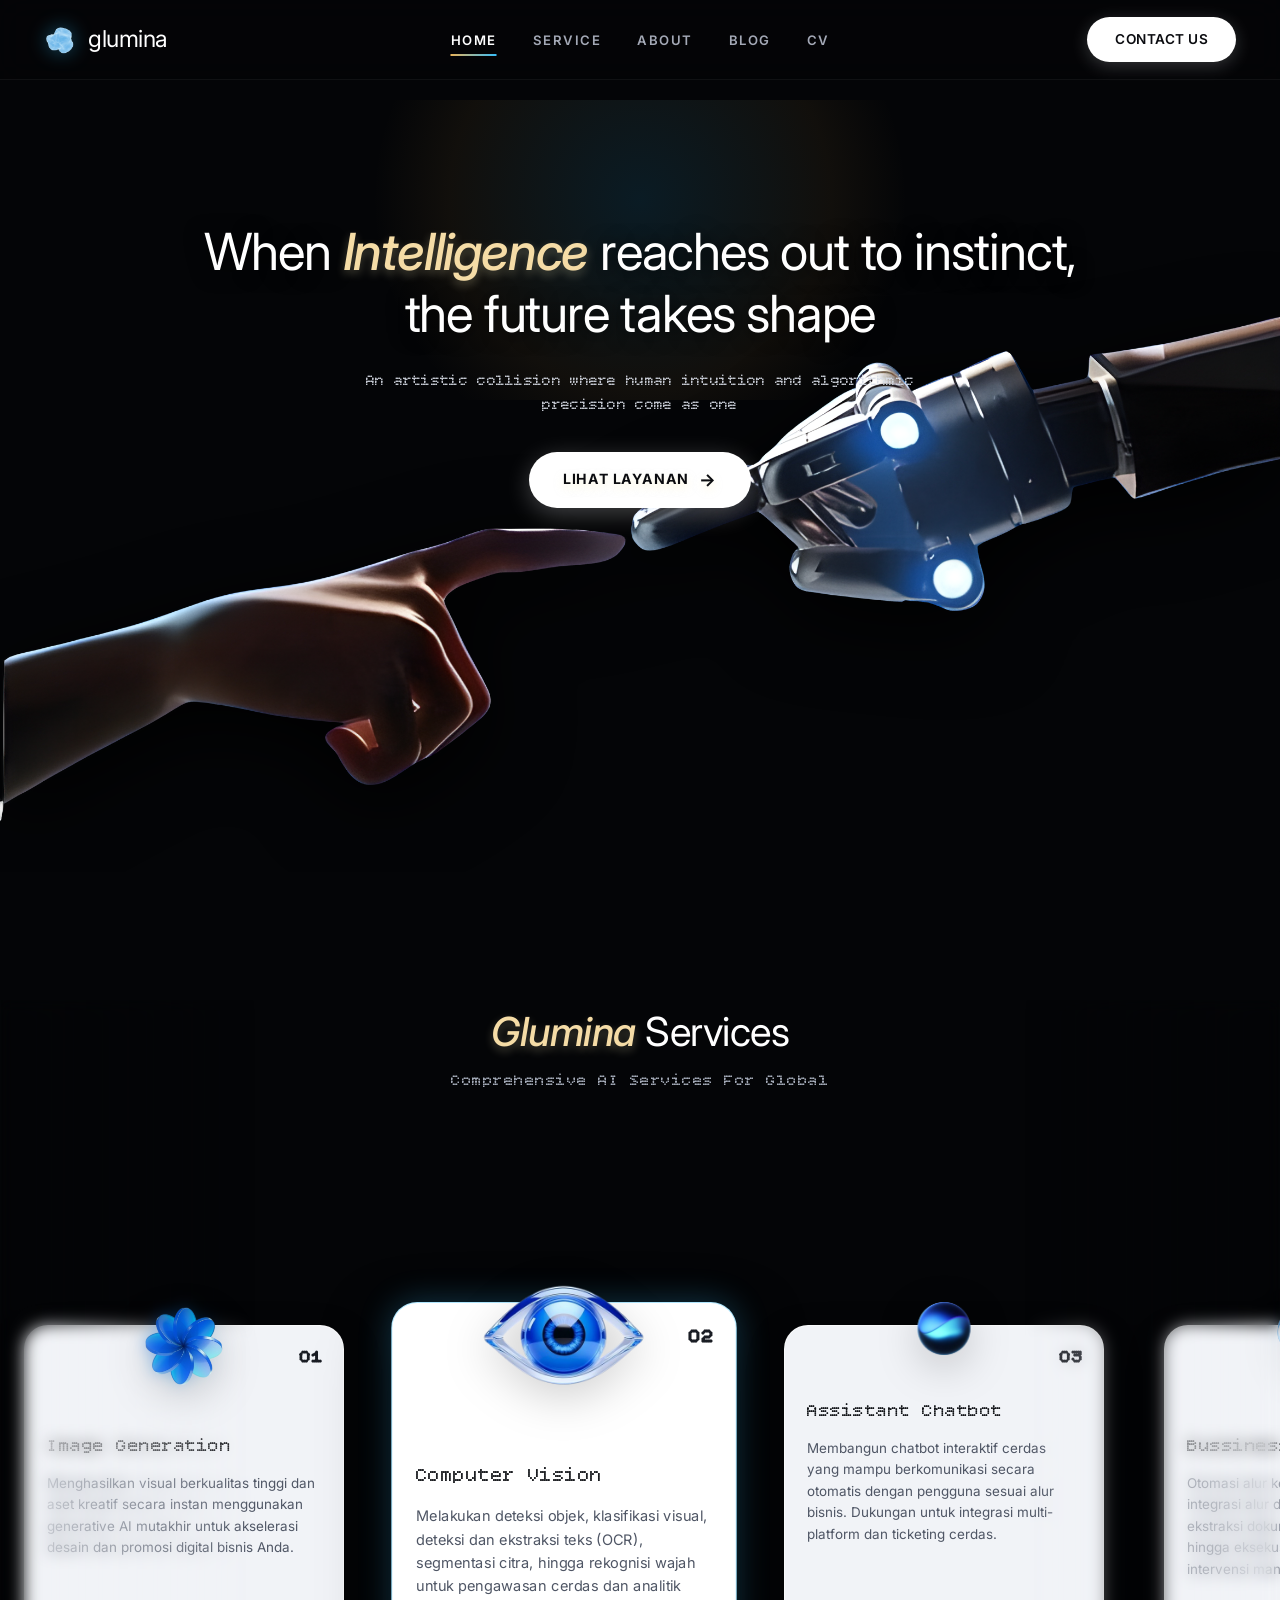
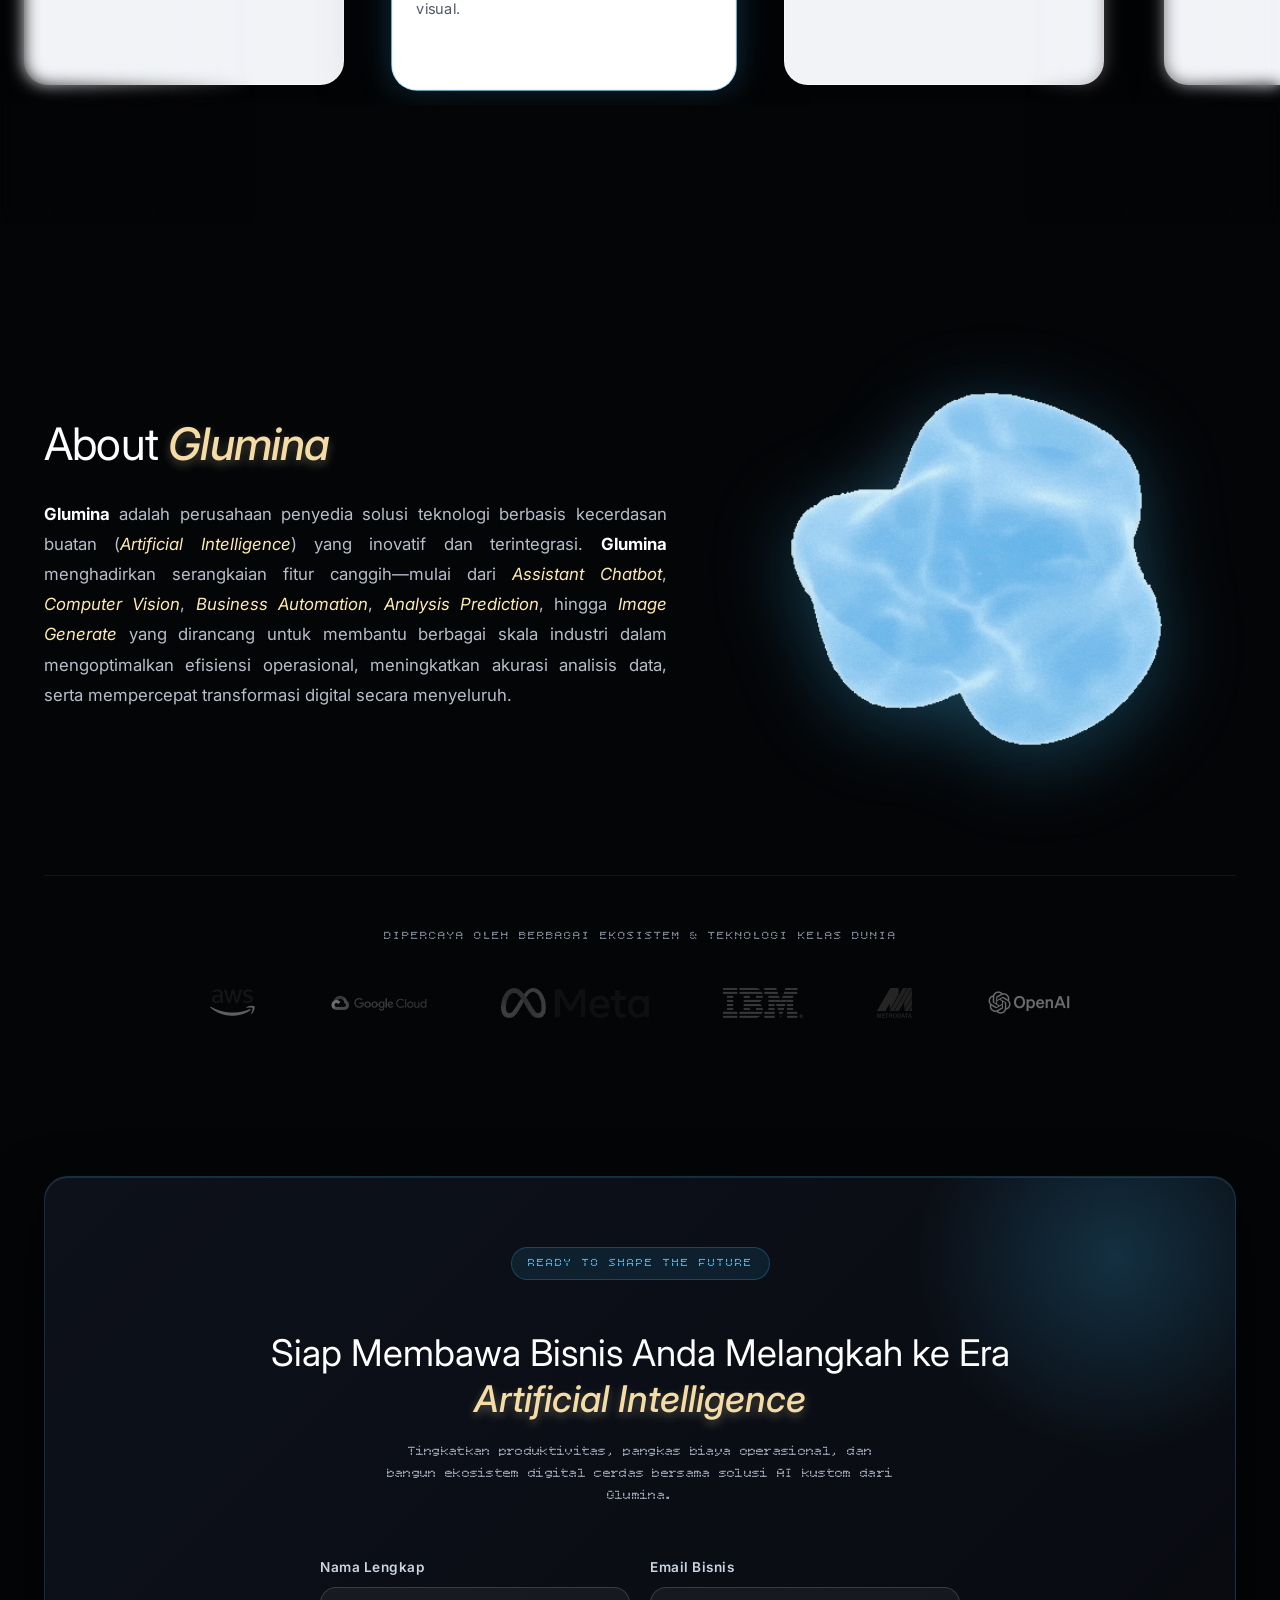
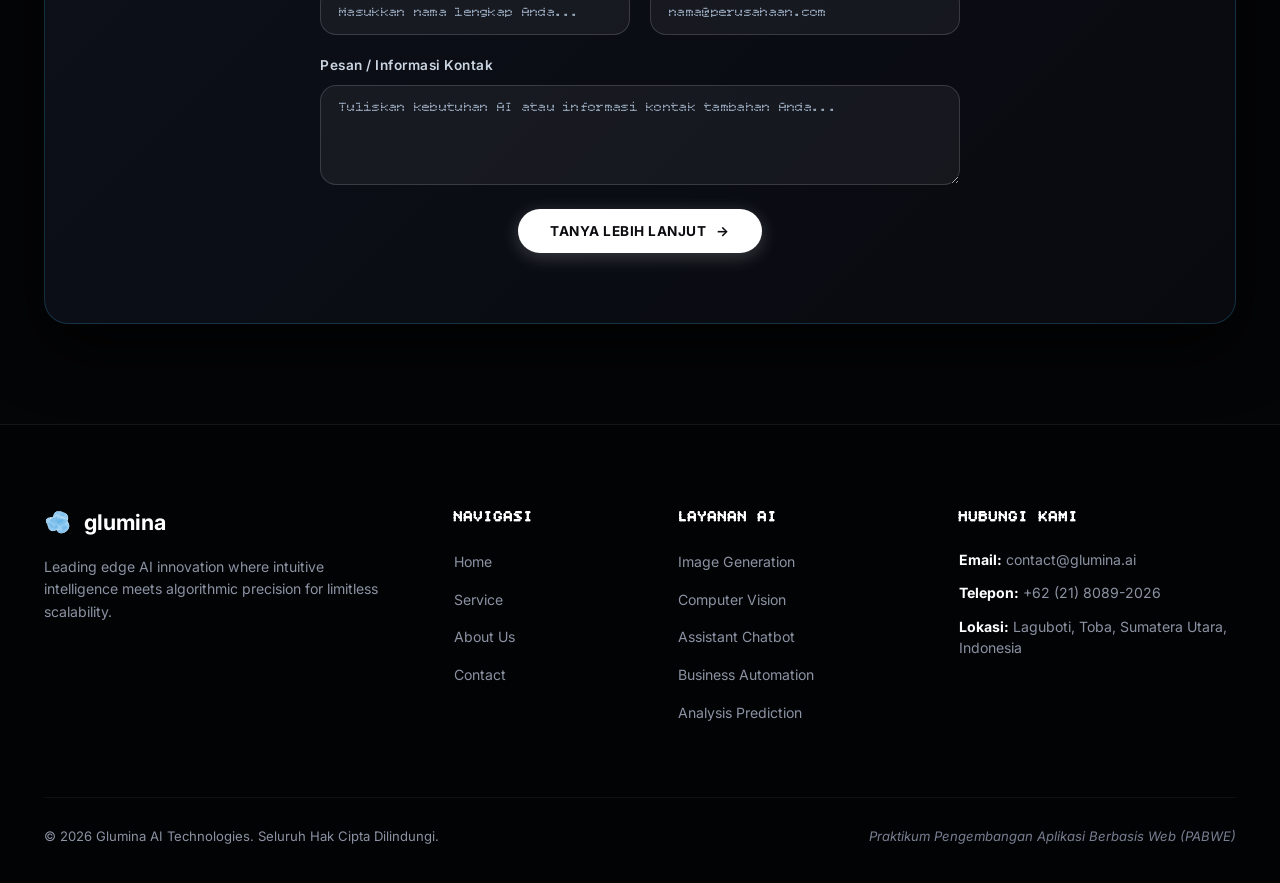
==== index.html @ 9977df29 "update: navbar behavior" ====
<!DOCTYPE html>
<html lang="id">

<head>
    <meta charset="UTF-8">
    <meta name="viewport" content="width=device-width, initial-scale=1.0">
    <meta name="description" content="Glumina - Solusi teknologi kecerdasan buatan (AI) terdepan untuk transformasi digital, otomasi bisnis, computer vision, dan chatbot interaktif.">
    <title>Glumina — When Intelligence Reaches Out to Instinct</title>

    <!-- Google Fonts: Inter & Bitcount Single -->
    <link rel="preconnect" href="https://fonts.googleapis.com">
    <link rel="preconnect" href="https://fonts.gstatic.com" crossorigin>
    <link href="https://fonts.googleapis.com/css2?family=Bitcount+Single:wght@100..900&family=Inter:ital,opsz,wght@0,14..32,100..900;1,14..32,100..900&display=swap" rel="stylesheet">

    <!-- Favicon -->
    <link rel="icon" type="image/png" href="assets/images/logoglumina.png">

    <!-- External Stylesheet -->
    <link rel="stylesheet" href="styles/app.css">
</head>

<body>

    <!-- 1. NAV / HEADER -->
    <header class="site-header" id="header">
        <div class="header-container">
            <a href="index.html" class="brand-logo" aria-label="Glumina Home">
                <img src="assets/images/luminalogo.gif" alt="Glumina Cloud Logo" class="brand-icon">
                <span class="brand-name">glumina</span>
            </a>

            <!-- Mobile Menu Toggle Button -->
            <button class="nav-toggle" id="navToggle" aria-label="Buka Menu Navigasi" aria-expanded="false">
                <span class="hamburger-line"></span>
                <span class="hamburger-line"></span>
                <span class="hamburger-line"></span>
            </button>

            <!-- Navigation Menu -->
            <nav class="main-nav" id="mainNav">
                <ul class="nav-list">
                    <li class="nav-item"><a href="index.html" class="nav-link active">HOME</a></li>
                    <li class="nav-item"><a href="index.html#layanan" class="nav-link">SERVICE</a></li>
                    <li class="nav-item"><a href="index.html#tentang" class="nav-link">ABOUT</a></li>
                    <li class="nav-item"><a href="blog.html" class="nav-link">BLOG</a></li>
                    <li class="nav-item"><a href="cv.html" class="nav-link">CV</a></li>
                    <li class="nav-item mobile-nav-cta"><a href="index.html#cta" class="btn btn-pill btn-primary">CONTACT US</a></li>
                </ul>
            </nav>

            <div class="header-action">
                <a href="index.html#cta" class="btn btn-pill btn-primary">CONTACT US</a>
            </div>
        </div>
    </header>

    <main>
        <!-- 2. HERO SECTION -->
        <section class="hero-section" id="hero">
            <div class="hero-glow hero-glow-top"></div>
            <div class="hero-content">
                <h1 class="hero-title">
                    When <span class="text-gold-italic">Intelligence</span> reaches out to instinct, the future takes shape </h1>
                <p class="hero-subtitle">
                    An artistic collision where human intuition and algorithmic precision come as one
                </p>
                <div class="hero-cta-wrapper">
                    <a href="#service-image-gen" class="btn btn-pill btn-hero">
                        <span>LIHAT LAYANAN</span>
                        <span class="arrow-icon" aria-hidden="true">&rarr;</span>
                    </a>
                </div>
            </div>

            <div class="hero-visual">
                <img src="assets/images/hero.png" alt="Human finger touching robotic cybernetic hand" class="hero-img">
            </div>
        </section>

        <!-- 3. LAYANAN SECTION -->
        <section class="services-section" id="layanan">
            <div class="section-container">
                <div class="section-header">
                    <h2 class="services-title">
                        <span class="text-gold-italic">Glumina</span> Services
                    </h2>
                    <p class="services-subtitle">Comprehensive AI Services For Global</p>
                </div>

                <div class="services-grid">
                    <!-- Card 01: Image Generation -->
                    <article class="service-card" id="service-image-gen">
                        <div class="card-badge">01</div>
                        <div class="card-visual-wrapper">
                            <img src="assets/images/fitur/imagegenerate.png" alt="Image Generation 3D Icon" class="card-img" loading="lazy">
                        </div>
                        <div class="card-content">
                            <h3 class="card-title font-bitcount">Image Generation</h3>
                            <p class="card-description">
                                Menghasilkan visual berkualitas tinggi dan aset kreatif secara instan menggunakan generative AI mutakhir untuk akselerasi desain dan promosi digital bisnis Anda.
                            </p>
                        </div>
                    </article>

                    <!-- Card 02: Computer Vision -->
                    <article class="service-card" id="service-comp-vision">
                        <div class="card-badge">02</div>
                        <div class="card-visual-wrapper">
                            <img src="assets/images/fitur/compvision.png" alt="Computer Vision 3D Icon" class="card-img" loading="lazy">
                        </div>
                        <div class="card-content">
                            <h3 class="card-title font-bitcount">Computer Vision</h3>
                            <p class="card-description">
                                Melakukan deteksi objek, klasifikasi visual, deteksi dan ekstraksi teks (OCR), segmentasi citra, hingga rekognisi wajah untuk pengawasan cerdas dan analitik visual.
                            </p>
                        </div>
                    </article>

                    <!-- Card 03: Assistant Chatbot (Featured) -->
                    <article class="service-card featured-card" id="service-chatbot">
                        <div class="card-badge">03</div>
                        <div class="card-visual-wrapper">
                            <img src="assets/images/fitur/chatassist.png" alt="Assistant Chatbot 3D Orb Icon" class="card-img floating-orb" loading="lazy">
                        </div>
                        <div class="card-content">
                            <h3 class="card-title font-bitcount">Assistant Chatbot</h3>
                            <p class="card-description">
                                Membangun chatbot interaktif cerdas yang mampu berkomunikasi secara otomatis dengan pengguna sesuai alur bisnis. Dukungan untuk integrasi multi-platform dan ticketing cerdas.
                            </p>
                        </div>
                    </article>

                    <!-- Card 04: Business Automation -->
                    <article class="service-card" id="service-automation">
                        <div class="card-badge">04</div>
                        <div class="card-visual-wrapper">
                            <img src="assets/images/fitur/business.png" alt="Business Automation 3D Icon" class="card-img" loading="lazy">
                        </div>
                        <div class="card-content">
                            <h3 class="card-title font-bitcount">Bussiness Automation</h3>
                            <p class="card-description">
                                Otomasi alur kerja end-to-end, termasuk integrasi alur data, validasi otomatis, ekstraksi dokumen, pengingat cerdas, hingga eksekusi tugas rutin tanpa intervensi manual.
                            </p>
                        </div>
                    </article>

                    <!-- Card 05: Analysis Prediction -->
                    <article class="service-card" id="service-analysis">
                        <div class="card-badge">05</div>
                        <div class="card-visual-wrapper">
                            <img src="assets/images/fitur/analysis.png" alt="Analysis Prediction 3D Icon" class="card-img" loading="lazy">
                        </div>
                        <div class="card-content">
                            <h3 class="card-title font-bitcount">Analysis Prediction</h3>
                            <p class="card-description">
                                Menganalisis pola data historis dengan algoritma prediktif modern untuk peramalan tren pasar, deteksi anomali real-time, dan pengambilan keputusan strategis akurat.
                            </p>
                        </div>
                    </article>
                </div>
            </div>
        </section>

        <!-- 4. TENTANG SECTION -->
        <section class="about-section" id="tentang">
            <div class="section-container">
                <div class="about-grid">
                    <div class="about-text-content">
                        <h2 class="about-title">
                            About <span class="text-gold-italic">Glumina</span>
                        </h2>
                        <div class="about-description">
                            <p>
                                <strong class="text-white">Glumina</strong> adalah perusahaan penyedia solusi teknologi berbasis kecerdasan buatan (<em>Artificial Intelligence</em>) yang inovatif dan terintegrasi. <strong class="text-white">Glumina</strong> menghadirkan serangkaian fitur canggih—mulai dari <em>Assistant Chatbot</em>, <em>Computer Vision</em>, <em>Business Automation</em>, <em>Analysis Prediction</em>, hingga <em>Image Generate</em> yang dirancang untuk membantu berbagai skala industri dalam mengoptimalkan efisiensi operasional, meningkatkan akurasi analisis data, serta mempercepat transformasi digital secara menyeluruh.
                            </p>
                        </div>
                    </div>

                    <div class="about-media-wrapper">
                        <div class="blob-glow"></div>
                        <img src="assets/images/luminalogo.gif" alt="Glumina Glowing Lumina 3D Logo Animation" class="about-blob-img" loading="lazy">
                    </div>
                </div>

                <!-- Client / Partner Logos Ticker -->
                <div class="partners-section">
                    <p class="partners-label">Dipercaya oleh berbagai ekosistem & teknologi kelas dunia</p>
                    <div class="partners-row">
                        <div class="partner-item">
                            <img src="assets/images/client/aws.png" alt="Amazon Web Services" class="partner-logo" loading="lazy">
                        </div>
                        <div class="partner-item">
                            <img src="assets/images/client/googlecloud.png" alt="Google Cloud" class="partner-logo" loading="lazy">
                        </div>
                        <div class=" partner-item">
                            <img src="assets/images/client/meta.png" alt="Meta" class="partner-logo" loading="lazy">
                        </div>
                        <div class="partner-item">
                            <img src="assets/images/client/ibm.png" alt="IBM" class="partner-logo" loading="lazy">
                        </div>
                        <div class="partner-item">
                            <img src="assets/images/client/metrodata.png" alt="Metrodata" class="partner-logo" loading="lazy">
                        </div>
                        <div class="partner-item">
                            <img src="assets/images/client/openai.png" alt="OpenAI" class="partner-logo" loading="lazy">
                        </div>
                    </div>
                </div>
            </div>
        </section>

        <!-- 5. CALL TO ACTION SECTION -->
        <section class="cta-section" id="cta">
            <div class="section-container">
                <div class="cta-card">
                    <div class="cta-glow-circle"></div>
                    <div class="cta-content">
                        <span class="cta-badge font-bitcount">READY TO SHAPE THE FUTURE</span>
                        <h2 class="cta-title">
                            Siap Membawa Bisnis Anda Melangkah ke Era<span class="text-gold-italic"> Artificial Intelligence</span>
                        </h2>
                        <p class="cta-description font-bitcount">
                            Tingkatkan produktivitas, pangkas biaya operasional, dan bangun ekosistem digital cerdas bersama solusi AI kustom dari Glumina.
                        </p>

                        <form class="cta-form" action="#" method="POST" onsubmit="event.preventDefault(); alert('Terima kasih! Pesan dan informasi Anda telah terkirim. Tim Glumina akan segera menghubungi Anda.');">
                            <div class="cta-form-grid">
                                <div class="form-group">
                                    <label for="ctaName" class="form-label">Nama Lengkap</label>
                                    <input type="text" id="ctaName" class="cta-field" placeholder="Masukkan nama lengkap Anda..." required>
                                </div>
                                <div class="form-group">
                                    <label for="ctaEmail" class="form-label">Email Bisnis</label>
                                    <input type="email" id="ctaEmail" class="cta-field" placeholder="nama@perusahaan.com" required>
                                </div>
                                <div class="form-group full-width">
                                    <label for="ctaMessage" class="form-label">Pesan / Informasi Kontak</label>
                                    <textarea id="ctaMessage" class="cta-field cta-textarea" rows="3" placeholder="Tuliskan kebutuhan AI atau informasi kontak tambahan Anda..." required></textarea>
                                </div>
                            </div>
                            <div class="form-submit-wrapper">
                                <button type="submit" class="btn btn-pill btn-cta-submit">
                                    <span>TANYA LEBIH LANJUT</span>
                                    <span class="arrow-icon" aria-hidden="true">&rarr;</span>
                                </button>
                            </div>
                        </form>
                    </div>
                </div>
            </div>
        </section>
    </main>

    <!-- 6. FOOTER -->
    <footer class="site-footer" id="kontak">
        <div class="section-container">
            <div class="footer-top">
                <!-- Brand & Description -->
                <div class="footer-col footer-brand-col">
                    <div class="footer-brand">
                        <img src="assets/images/luminalogo.gif" alt="Glumina Logo" class="footer-logo">
                        <span class="footer-brand-name">glumina</span>
                    </div>
                    <p class="footer-tagline">
                        Leading edge AI innovation where intuitive intelligence meets algorithmic precision for limitless scalability.
                    </p>
                </div>

                <!-- Quick Navigation -->
                <div class="footer-col">
                    <h4 class="footer-heading font-bitcount">Navigasi</h4>
                    <ul class="footer-nav">
                        <li><a href="index.html" class="footer-link">Home</a></li>
                        <li><a href="index.html#layanan" class="footer-link">Service</a></li>
                        <li><a href="index.html#tentang" class="footer-link">About Us</a></li>
                        <li><a href="index.html#cta" class="footer-link">Contact</a></li>
                    </ul>
                </div>

                <!-- Services Links -->
                <div class="footer-col">
                    <h4 class="footer-heading font-bitcount">Layanan AI</h4>
                    <ul class="footer-nav">
                        <li><a href="index.html#service-image-gen" class="footer-link">Image Generation</a></li>
                        <li><a href="index.html#service-comp-vision" class="footer-link">Computer Vision</a></li>
                        <li><a href="index.html#service-chatbot" class="footer-link">Assistant Chatbot</a></li>
                        <li><a href="index.html#service-automation" class="footer-link">Business Automation</a></li>
                        <li><a href="index.html#service-analysis" class="footer-link">Analysis Prediction</a></li>
                    </ul>
                </div>

                <!-- Contact Information -->
                <div class="footer-col">
                    <h4 class="footer-heading font-bitcount">Hubungi Kami</h4>
                    <ul class="footer-contact">
                        <li><strong>Email:</strong> contact@glumina.ai</li>
                        <li><strong>Telepon:</strong> +62 (21) 8089-2026</li>
                        <li><strong>Lokasi:</strong> Laguboti, Toba, Sumatera Utara, Indonesia</li>
                    </ul>
                </div>
            </div>

            <div class="footer-bottom">
                <p class="footer-copyright">&copy; 2026 Glumina AI Technologies. Seluruh Hak Cipta Dilindungi.</p>
                <p class="footer-academic">Praktikum Pengembangan Aplikasi Berbasis Web (PABWE)</p>
            </div>
        </div>
    </footer>

    <!-- Simple script for mobile navigation toggle -->
    <script>
        const navToggle = document.getElementById('navToggle');
        const mainNav = document.getElementById('mainNav');

        if (navToggle && mainNav) {
            navToggle.addEventListener('click', () => {
                const isExpanded = navToggle.getAttribute('aria-expanded') === 'true';
                navToggle.setAttribute('aria-expanded', !isExpanded);
                mainNav.classList.toggle('open');
            });

            // Close menu when clicking nav links
            document.querySelectorAll('.nav-link').forEach(link => {
                link.addEventListener('click', () => {
                    mainNav.classList.remove('open');
                    navToggle.setAttribute('aria-expanded', 'false');
                });
            });
        }

        // Interactive & Infinite Services Carousel
        const grid = document.querySelector('.services-grid');
        const servicesSection = document.querySelector('.services-section');
        const originalCards = Array.from(document.querySelectorAll('.service-card'));

        if (grid && originalCards.length > 0) {
            // Clone cards to simulate infinite scrolling (DOM nodes are cheap)
            // Prepend 10 sets (50 cards) for scrolling left
            for (let i = 0; i < 10; i++) {
                originalCards.slice().reverse().forEach(card => {
                    let clone = card.cloneNode(true);
                    clone.removeAttribute('id');
                    grid.prepend(clone);
                });
            }
            // Append 20 sets (100 cards) for scrolling right (and autoplay)
            for (let i = 0; i < 20; i++) {
                originalCards.forEach(card => {
                    let clone = card.cloneNode(true);
                    clone.removeAttribute('id');
                    grid.appendChild(clone);
                });
            }

            const allCards = document.querySelectorAll('.service-card');

            // Start at the original center card (50 prepended + 2 offset = index 52)
            let currentIndex = 52;
            let isAutoPlaying = true;
            let isSectionInView = false;
            let autoPlayInterval;

            // Helper to scroll ONLY the horizontal container (never pulls/jumps window vertical scroll)
            const scrollToCard = (index, behavior = 'smooth') => {
                if (!allCards[index]) return;
                const targetCard = allCards[index];
                const targetLeft = targetCard.offsetLeft - (grid.clientWidth / 2) + (targetCard.clientWidth / 2);
                grid.scrollTo({
                    left: targetLeft,
                    behavior: behavior
                });
            };

            // Scroll to starting card horizontally on load without affecting page scroll
            setTimeout(() => {
                scrollToCard(currentIndex, 'instant');
            }, 50);

            // Observe section visibility so autoplay pauses when user scrolls past the section
            if (servicesSection) {
                const sectionObserver = new IntersectionObserver((entries) => {
                    entries.forEach(entry => {
                        isSectionInView = entry.isIntersecting;
                    });
                }, {
                    threshold: 0.15
                });
                sectionObserver.observe(servicesSection);
            }

            const observerOptions = {
                root: grid,
                rootMargin: '0px -45% 0px -45%', // Trigger exactly in the horizontal center
                threshold: 0
            };

            const observer = new IntersectionObserver((entries) => {
                entries.forEach(entry => {
                    if (entry.isIntersecting) {
                        allCards.forEach(c => c.classList.remove('featured-card'));
                        entry.target.classList.add('featured-card');

                        // Update current index based on which card is intersected
                        currentIndex = Array.from(allCards).indexOf(entry.target);
                    }
                });
            }, observerOptions);

            allCards.forEach(card => observer.observe(card));

            // Auto-play logic
            const startAutoPlay = () => {
                if (autoPlayInterval) clearInterval(autoPlayInterval);
                autoPlayInterval = setInterval(() => {
                    if (!isAutoPlaying || !isSectionInView || currentIndex >= allCards.length - 1) return;
                    currentIndex++;
                    scrollToCard(currentIndex, 'smooth');
                }, 3000); // scrolls every 3 seconds
            };

            // Pause on hover or touch
            grid.addEventListener('mouseenter', () => isAutoPlaying = false);
            grid.addEventListener('mouseleave', () => isAutoPlaying = true);
            grid.addEventListener('touchstart', () => isAutoPlaying = false, {
                passive: true
            });
            grid.addEventListener('touchend', () => {
                setTimeout(() => {
                    isAutoPlaying = true;
                }, 2000);
            }, {
                passive: true
            });

            // Pause autoplay when user is scrolling the main page
            let scrollTimeout;
            window.addEventListener('scroll', () => {
                isAutoPlaying = false;
                clearTimeout(scrollTimeout);
                scrollTimeout = setTimeout(() => {
                    isAutoPlaying = true;
                }, 1500);
            }, {
                passive: true
            });

            // Handle quick navigation links to specific service cards (hero button, footer, navbar)
            document.querySelectorAll('a[href*="#service-"], a[href*="#layanan"], .btn-hero').forEach(link => {
                link.addEventListener('click', (e) => {
                    const href = link.getAttribute('href');
                    if (!href) return;

                    // 1. Scroll main page vertically to services section
                    if (servicesSection) {
                        servicesSection.scrollIntoView({
                            behavior: 'smooth'
                        });
                    }

                    // 2. Scroll carousel horizontally to center the targeted card
                    const hashIndex = href.indexOf('#');
                    const targetHash = hashIndex !== -1 ? href.substring(hashIndex + 1) : '';
                    const targetId = targetHash.startsWith('service-') ? targetHash : 'service-image-gen';
                    const targetCard = document.getElementById(targetId) || allCards[50];

                    if (targetCard && allCards.length > 0) {
                        const cardIndex = Array.from(allCards).indexOf(targetCard);
                        if (cardIndex !== -1) {
                            currentIndex = cardIndex;
                            scrollToCard(currentIndex, 'smooth');
                        }
                    }
                });
            });

            startAutoPlay();

            // Dynamic active navbar link line on scroll (Scrollspy)
            const spySections = document.querySelectorAll('section[id]');
            const navLinks = document.querySelectorAll('.main-nav .nav-link');

            const spyObserver = new IntersectionObserver((entries) => {
                entries.forEach(entry => {
                    if (entry.isIntersecting) {
                        const id = entry.target.getAttribute('id');
                        navLinks.forEach(link => {
                            const href = link.getAttribute('href');
                            if (href === `#${id}` || href === `index.html#${id}` || (id === 'hero' && (href === 'index.html' || href === '/index' || href === '/'))) {
                                link.classList.add('active');
                            } else {
                                link.classList.remove('active');
                            }
                        });
                    }
                });
            }, {
                rootMargin: '-30% 0px -50% 0px',
                threshold: 0
            });

            spySections.forEach(sec => spyObserver.observe(sec));
        }
    </script>
</body>

</html>
---- styles/app.css ----
/* --------------------------------------------------------------------------
   1. CSS VARIABLES & DESIGN TOKENS
   -------------------------------------------------------------------------- */
:root {
    /* Color Palette */
    --color-bg: #040507;
    --color-bg-secondary: #0a0c10;
    --color-bg-card: #f3f5f8;
    --color-card-border: rgba(255, 255, 255, 0.1);
    --color-text-primary: #ffffff;
    --color-text-secondary: #9ea4b0;
    --color-text-card: #20242c;
    --color-text-muted: #5e6573;

    /* Accent & Gradients */
    --gold-start: #ffeaae;
    --gold-mid: #e8b259;
    --gold-end: #ffa726;
    --cyan-accent: #38bdf8;
    --blue-glow: rgba(56, 189, 248, 0.25);

    /* Typography */
    --font-inter: "Inter", sans-serif;
    --font-bitcount: "Bitcount Single", system-ui, -apple-system, sans-serif;

    /* Box Model & Layout */
    --container-max-width: 1240px;
    --header-height: 80px;
    --radius-sm: 8px;
    --radius-md: 16px;
    --radius-lg: 24px;
    --radius-pill: 9999px;

    /* Transitions */
    --transition-fast: 0.2s ease;
    --transition-normal: 0.35s cubic-bezier(0.16, 1, 0.3, 1);
    --transition-slow: 0.6s cubic-bezier(0.16, 1, 0.3, 1);
}

/* --------------------------------------------------------------------------
   2. CSS RESET & GLOBAL BASE RULES
   -------------------------------------------------------------------------- */
*,
*::before,
*::after {
    box-sizing: border-box;
    margin: 0;
    padding: 0;
}

html {
    scroll-behavior: smooth;
    font-size: 16px;
    background-color: var(--color-bg);
    color: var(--color-text-primary);
}

body {
    font-family: var(--font-inter);
    font-optical-sizing: auto;
    font-weight: 400;
    font-style: normal;
    line-height: 1.6;
    background: var(--color-bg);
    overflow-x: hidden;
    -webkit-font-smoothing: antialiased;
    -moz-osx-font-smoothing: grayscale;
}

/* Typography Utility Classes */
.inter-regular {
    font-family: "Inter", sans-serif;
    font-optical-sizing: auto;
    font-weight: 400;
    font-style: normal;
}

.inter-bold {
    font-family: "Inter", sans-serif;
    font-optical-sizing: auto;
    font-weight: 700;
    font-style: normal;
}

.bitcount-single-regular {
    font-family: "Bitcount Single", system-ui;
    font-optical-sizing: auto;
    font-weight: 400;
    font-style: normal;
    font-variation-settings:
        "slnt"0,
        "CRSV"0.5,
        "ELSH"0,
        "ELXP"0;
}

.font-inter {
    font-family: var(--font-inter);
    font-optical-sizing: auto;
}

.font-bitcount {
    font-family: var(--font-bitcount);
    font-optical-sizing: auto;
    font-variation-settings:
        "slnt"0,
        "CRSV"0.5,
        "ELSH"0,
        "ELXP"0;
    letter-spacing: 0.5px;
}

.text-gold-italic {
    font-style: italic;
    font-weight: 500;
    color: #F5DCA6;
    display: inline-block;
    text-shadow: 0px 4px 9.3px rgba(252, 242, 189, 0.3);
}

.text-white {
    color: #ffffff;
}

.text-muted {
    color: #9ea4b0 !important;
}

/* Media Elements */
img {
    max-width: 100%;
    height: auto;
    display: block;
}

a {
    color: inherit;
    text-decoration: none;
    transition: color var(--transition-fast);
}

ul {
    list-style: none;
}

/* Shared Container */
.section-container {
    width: 100%;
    max-width: var(--container-max-width);
    margin-left: auto;
    margin-right: auto;
    padding-left: 24px;
    padding-right: 24px;
}

/* --------------------------------------------------------------------------
   3. BUTTONS & INTERACTION STYLES
   -------------------------------------------------------------------------- */
.btn {
    display: inline-flex;
    align-items: center;
    justify-content: center;
    gap: 10px;
    font-family: var(--font-inter);
    font-size: 0.85rem;
    font-weight: 600;
    letter-spacing: 0.5px;
    cursor: pointer;
    border: none;
    outline: none;
    text-decoration: none;
    transition: transform var(--transition-fast), box-shadow var(--transition-fast), background-color var(--transition-fast);
}

.btn-pill {
    border-radius: var(--radius-pill);
    padding: 12px 28px;
}

.btn-primary {
    background: #ffffff;
    color: #0b0c10;
    box-shadow: 0 4px 18px rgba(255, 255, 255, 0.2);
}

.btn-primary:hover {
    transform: translateY(-2px);
    background: #eef1f6;
    box-shadow: 0 8px 24px rgba(255, 255, 255, 0.35);
}

.btn-hero {
    background: #ffffff;
    color: #0b0c10;
    padding: 14px 34px;
    font-size: 0.88rem;
    font-weight: 700;
    letter-spacing: 0.8px;
    box-shadow: 0 6px 25px rgba(255, 255, 255, 0.25);
}

.btn-hero:hover {
    transform: translateY(-3px) scale(1.02);
    background: #ffffff;
    box-shadow: 0 10px 30px rgba(56, 189, 248, 0.4);
}

.btn-hero .arrow-icon {
    display: inline-block;
    font-size: 1.1rem;
    transition: transform var(--transition-fast);
}

.btn-hero:hover .arrow-icon {
    transform: translateX(8px);
}

/* --------------------------------------------------------------------------
   4. STRUCTURE 1: NAV / HEADER
   -------------------------------------------------------------------------- */
.site-header {
    position: fixed;
    top: 0;
    left: 0;
    right: 0;
    height: var(--header-height);
    z-index: 1000;
    background: rgba(4, 5, 7, 0.75);
    backdrop-filter: blur(14px);
    -webkit-backdrop-filter: blur(14px);
    border-bottom: 1px solid rgba(255, 255, 255, 0.05);
    transition: background var(--transition-fast), border-color var(--transition-fast);
}

.header-container {
    max-width: var(--container-max-width);
    height: 100%;
    margin: 0 auto;
    padding: 0 24px;
    display: flex;
    align-items: center;
    justify-content: space-between;
}

/* Brand Logo */
.brand-logo {
    display: flex;
    align-items: center;
    gap: 12px;
    text-decoration: none;
}

.brand-icon {
    width: 32px;
    height: auto;
    object-fit: contain;
    filter: drop-shadow(0 0 10px rgba(56, 189, 248, 0.4));
    transition: transform var(--transition-fast);
}

.brand-logo:hover .brand-icon {
    transform: scale(1.1) rotate(5deg);
}

.brand-name {
    font-family: var(--font-inter);
    font-size: 1.45rem;
    font-weight: 400;
    letter-spacing: -0.5px;
    color: #ffffff;
}

/* Main Navigation */
.main-nav {
    display: flex;
    align-items: center;
    position: absolute;
    left: 50%;
    transform: translateX(-50%);
}

.nav-list {
    display: flex;
    align-items: center;
    gap: 36px;
    margin: 0;
    padding: 0;
    list-style: none;
}

.nav-link {
    font-family: var(--font-inter);
    font-size: 0.82rem;
    font-weight: 600;
    letter-spacing: 1.5px;
    color: #a4a9b6;
    position: relative;
    padding: 8px 0;
}

.nav-link::after {
    content: "";
    position: absolute;
    bottom: 0;
    left: 50%;
    width: 0;
    height: 2px;
    background: linear-gradient(90deg, var(--gold-mid), var(--cyan-accent));
    transition: width var(--transition-fast), left var(--transition-fast);
}

.nav-link:hover,
.nav-link.active {
    color: #ffffff;
}

.nav-link:hover::after,
.nav-link.active::after {
    width: 100%;
    left: 0;
}

@media screen and (min-width: 769px) {
    .mobile-nav-cta {
        display: none !important;
    }
}

/* Hamburger button for mobile */
.nav-toggle {
    display: none;
    background: transparent;
    border: none;
    cursor: pointer;
    padding: 8px;
    flex-direction: column;
    gap: 6px;
}

.hamburger-line {
    display: block;
    width: 24px;
    height: 2px;
    background-color: #ffffff;
    border-radius: 2px;
    transition: transform var(--transition-fast), opacity var(--transition-fast);
}

/* --------------------------------------------------------------------------
   5. STRUCTURE 2: HERO SECTION
   -------------------------------------------------------------------------- */
.hero-section {
    position: relative;
    min-height: 100vh;
    padding-top: calc(var(--header-height) + 40px);
    margin-top: 100px;
    padding-bottom: 60px;
    display: flex;
    flex-direction: column;
    align-items: center;
    justify-content: flex-start;
    text-align: center;
    overflow: hidden;
}

/* Ambient Radial Glow */
.hero-glow-top {
    position: absolute;
    top: -100px;
    left: 50%;
    transform: translateX(-50%);
    width: 650px;
    height: 400px;
    background: radial-gradient(circle, rgba(56, 189, 248, 0.12) 0%, rgba(232, 178, 89, 0.06) 50%, transparent 70%);
    pointer-events: none;
    z-index: 1;
}

.hero-content {
    position: relative;
    z-index: 10;
    max-width: 920px;
    padding: 0 20px;
    margin-bottom: 20px;
}

.hero-title {
    font-family: var(--font-inter);
    font-size: 3.2rem;
    font-weight: 400;
    line-height: 1.22;
    letter-spacing: -1.2px;
    color: #ffffff;
    margin-bottom: 24px;
    text-shadow: 0 2px 20px rgba(0, 0, 0, 0.8);
}

.hero-subtitle {
    font-family: var(--font-bitcount);
    font-variation-settings: "slnt"0, "CRSV"0.5, "ELSH"0, "ELXP"0;
    font-size: 0.95rem;
    line-height: 1.6;
    color: #d8dde7;
    max-width: 620px;
    margin: 0 auto 34px auto;
    letter-spacing: 0.3px;
    opacity: 0.9;
}

.hero-cta-wrapper {
    display: flex;
    justify-content: center;
    align-items: center;
    margin-bottom: 10px;
    text-shadow: 0px 4px 8px rgba(252, 242, 189, 0.5);
}

/* Hero Cybernetic Visual */
.hero-visual {
    position: relative;
    z-index: 2;
    width: 100%;
    max-width: 100%;
    /* margin-top negatif untuk menaikkan posisi gambar */
    margin: -600px auto 0 auto;
    display: flex;
    justify-content: center;
    align-items: center;
    overflow: hidden;
}

.hero-img {
    width: 100%;
    max-width: 100%;
    height: auto;
    max-height: none;
    display: block;
    object-fit: cover;
    filter: drop-shadow(0 20px 40px rgba(0, 0, 0, 0.9));
    animation: subtleFloat 6s ease-in-out infinite alternate;
}

@keyframes subtleFloat {
    0% {
        transform: translateY(0px);
    }

    100% {
        transform: translateY(-8px);
    }
}

/* --------------------------------------------------------------------------
   6. STRUCTURE 3: LAYANAN SECTION
   -------------------------------------------------------------------------- */
.services-section {
    position: relative;
    padding: 100px 0 120px 0;
    background: var(--color-bg);
    overflow: hidden;
}

/* Glassmorphism blur at the edges of the carousel */
.services-section::before,
.services-section::after {
    content: "";
    position: absolute;
    top: 0;
    bottom: 0;
    width: 20%;
    z-index: 10;
    pointer-events: none;
    backdrop-filter: blur(8px);
    -webkit-backdrop-filter: blur(8px);
}

.services-section::before {
    left: 0;
    mask-image: linear-gradient(to right, rgba(0, 0, 0, 1) 0%, rgba(0, 0, 0, 0) 100%);
    -webkit-mask-image: linear-gradient(to right, rgba(0, 0, 0, 1) 0%, rgba(0, 0, 0, 0) 100%);
}

.services-section::after {
    right: 0;
    mask-image: linear-gradient(to left, rgba(0, 0, 0, 1) 0%, rgba(0, 0, 0, 0) 100%);
    -webkit-mask-image: linear-gradient(to left, rgba(0, 0, 0, 1) 0%, rgba(0, 0, 0, 0) 100%);
}

.section-header {
    text-align: center;
    margin-bottom: 80px;
}

.services-title {
    font-family: var(--font-inter);
    font-size: 2.5rem;
    font-weight: 400;
    letter-spacing: -0.5px;
    color: #ffffff;
    margin-bottom: 5px;
    margin-top: -100px;
}

.services-subtitle {
    font-family: var(--font-bitcount);
    font-variation-settings: "slnt"0, "CRSV"0.5, "ELSH"0, "ELXP"0;
    font-size: 1rem;
    letter-spacing: 0.5px;
    color: #a4abb8;
    margin-bottom: 70px;
}

/* Services Responsive Grid */
.services-grid {
    display: flex;
    flex-wrap: nowrap;
    overflow-x: auto;
    scroll-snap-type: x proximity;
    overscroll-behavior-x: contain;
    overscroll-behavior-y: auto;
    gap: 60px;
    /* Increased gap */
    align-items: stretch;
    margin-top: 20px;
    padding-top: 150px;
    padding-bottom: 20px;

    /* Make the carousel span full screen width */
    width: 100vw;
    margin-left: calc(-50vw + 50%);
    padding-left: max(24px, calc(50vw - 620px));
    padding-right: max(24px, calc(50vw - 620px));
    /* Hide scrollbar */
    -ms-overflow-style: none;
    /* IE and Edge */
    scrollbar-width: none;
    /* Firefox */
}

.services-grid::-webkit-scrollbar {
    display: none;
}

/* Individual Service Card */
.service-card {
    position: relative;
    background: #f1f3f7;
    border-radius: var(--radius-lg);
    padding: 30px 22px 28px 22px;
    display: flex;
    flex-direction: column;
    justify-content: flex-start;
    box-shadow: 0 15px 35px rgba(0, 0, 0, 0.4);
    transition: all var(--transition-slow);
    border: 1px solid rgba(255, 255, 255, 0.6);
    min-height: 360px;
    flex: 0 0 320px;
    scroll-snap-align: center;
}

.service-card:hover {
    transform: scale(1.05) translateY(-12px);
    box-shadow: 0 25px 50px rgba(56, 189, 248, 0.25);
    background: #ffffff;
}

/* Number Badge */
.card-badge {
    position: absolute;
    top: 18px;
    right: 20px;
    font-family: var(--font-bitcount);
    font-size: 1.15rem;
    font-weight: 700;
    color: #1a1d24;
    letter-spacing: 0.5px;
}

/* 3D Visual Floating Above Content */
.card-visual-wrapper {
    width: 100%;
    display: flex;
    align-items: center;
    justify-content: center;
    margin-top: -80px;
    margin-bottom: 20px;
    transition: all var(--transition-slow);
}

.card-img {
    max-width: 140px;
    max-height: 140px;
    object-fit: contain;
    transition: all var(--transition-slow);
    filter: drop-shadow(0 12px 20px rgba(0, 0, 0, 0.18));
}

.service-card:hover .card-img {
    transform: scale(1.08) translateY(-4px);
    filter: drop-shadow(0 16px 28px rgba(56, 189, 248, 0.3));
}

/* Center Highlighted Card (03 Assistant Chatbot) */
.featured-card {
    transform: scale(1.08) translateY(-8px);
    background: #ffffff;
    border: 1px solid rgba(56, 189, 248, 0.4);
    box-shadow: 0 25px 60px rgba(0, 0, 0, 0.5), 0 0 30px rgba(56, 189, 248, 0.3);
}

.featured-card .card-visual-wrapper {
    margin-top: -100px;
}

.featured-card .card-img {
    max-width: 200px;
    max-height: 200px;
}

.featured-card:hover {
    transform: scale(1.12) translateY(-18px);
    box-shadow: 0 30px 60px rgba(56, 189, 248, 0.35);
}

.floating-orb {
    animation: orbPulse 4s ease-in-out infinite alternate;
}

@keyframes orbPulse {
    0% {
        transform: scale(1);
    }

    100% {
        transform: scale(1.05) translateY(-4px);
    }
}

/* Card Text Content */
.card-content {
    flex: 1;
    display: flex;
    flex-direction: column;
}

.card-title {
    font-size: 1.15rem;
    font-weight: 400;
    color: #111317;
    margin-bottom: 14px;
    line-height: 1.25;
}

.card-description {
    font-size: 0.84rem;
    line-height: 1.6;
    color: #4f5665;
}

/* --------------------------------------------------------------------------
   7. STRUCTURE 4: TENTANG SECTION
   -------------------------------------------------------------------------- */
.about-section {
    position: relative;
    padding: 120px 0 90px 0;
    background: var(--color-bg);
    overflow: hidden;
}

.about-grid {
    display: grid;
    grid-template-columns: 1.1fr 0.9fr;
    gap: 60px;
    align-items: center;
    margin-bottom: 90px;
}

.about-title {
    font-family: var(--font-inter);
    font-size: 2.8rem;
    font-weight: 400;
    letter-spacing: -0.8px;
    color: #ffffff;
    margin-bottom: 28px;
    line-height: 1.15;
}

.about-description p {
    font-size: 1.05rem;
    line-height: 1.8;
    color: #b8bdca;
    text-align: justify;
}

.about-description strong {
    color: #ffffff;
}

.about-description em {
    color: var(--gold-start);
    font-style: italic;
}

/* Glowing Media Wrapper */
.about-media-wrapper {
    position: relative;
    display: flex;
    align-items: center;
    justify-content: center;
}

.blob-glow {
    position: absolute;
    width: 320px;
    height: 320px;
    background: radial-gradient(circle, rgba(160, 220, 255, 0.22) 0%, transparent 70%);
    filter: blur(40px);
    pointer-events: none;
}

.about-blob-img {
    width: 100%;
    max-width: 440px;
    height: auto;
    object-fit: contain;
    position: relative;
    z-index: 2;
    filter: drop-shadow(0 15px 40px rgba(56, 189, 248, 0.3));
    transition: transform var(--transition-normal);
}

.about-blob-img:hover {
    transform: scale(1.04) rotate(2deg);
}

/* Partners / Client Logos */
.partners-section {
    padding-top: 50px;
    border-top: 1px solid rgba(255, 255, 255, 0.06);
    text-align: center;
}

.partners-label {
    font-family: var(--font-bitcount);
    font-size: 0.8rem;
    letter-spacing: 1px;
    color: #7b8292;
    text-transform: uppercase;
    margin-bottom: 34px;
}

.partners-row {
    display: flex;
    align-items: center;
    justify-content: center;
    flex-wrap: wrap;
    gap: 50px;
}

.partner-item {
    display: flex;
    align-items: center;
    justify-content: center;
    padding: 8px 12px;
    transition: transform var(--transition-fast), filter var(--transition-fast);
}

.partner-logo {
    height: 30px;
    width: auto;
    object-fit: contain;
    filter: grayscale(100%) brightness(0.8) contrast(1.1);
    opacity: 0.7;
    transition: all var(--transition-fast);
}

.partner-item:hover .partner-logo {
    filter: grayscale(0%) brightness(1.2);
    opacity: 1;
    transform: scale(1.12);
}

/* --------------------------------------------------------------------------
   8. STRUCTURE 5: CALL TO ACTION SECTION
   -------------------------------------------------------------------------- */
.cta-section {
    position: relative;
    padding: 60px 0 100px 0;
    background: var(--color-bg);
}

.cta-card {
    position: relative;
    background: linear-gradient(135deg, rgba(14, 18, 28, 0.95) 0%, rgba(8, 10, 15, 0.98) 100%);
    border: 1px solid rgba(56, 189, 248, 0.2);
    border-radius: var(--radius-lg);
    padding: 70px 48px;
    text-align: center;
    overflow: hidden;
    box-shadow: 0 25px 60px rgba(0, 0, 0, 0.8), inset 0 1px 0 rgba(255, 255, 255, 0.1);
}

.cta-glow-circle {
    position: absolute;
    top: -120px;
    right: -80px;
    width: 400px;
    height: 400px;
    background: radial-gradient(circle, rgba(56, 189, 248, 0.2) 0%, transparent 70%);
    pointer-events: none;
}

.cta-content {
    position: relative;
    z-index: 2;
    max-width: 780px;
    margin: 0 auto;
}

.cta-badge {
    display: inline-block;
    font-size: 0.75rem;
    letter-spacing: 2px;
    color: var(--cyan-accent);
    background: rgba(56, 189, 248, 0.1);
    padding: 6px 16px;
    border-radius: var(--radius-pill);
    border: 1px solid rgba(56, 189, 248, 0.25);
    margin-bottom: 20px;
}

.cta-title {
    font-family: var(--font-inter);
    font-size: 2.3rem;
    font-weight: 400;
    line-height: 1.25;
    color: #ffffff;
    margin-bottom: 20px;
    margin-top: 30px;
}

.cta-description {
    font-family: var(--font-bitcount);
    font-variation-settings: "slnt"0, "CRSV"0.5, "ELSH"0, "ELXP"0;
    font-size: 0.85rem;
    line-height: 1.6;
    color: #9ea4b3;
    max-width: 520px;
    margin: 0 auto 36px auto;
    letter-spacing: 0.3px;
    margin-bottom: 50px;
}

/* CTA Interactive Form */
.cta-form {
    max-width: 640px;
    margin: 0 auto;
    text-align: left;
}

.cta-form-grid {
    display: grid;
    grid-template-columns: 1fr 1fr;
    gap: 20px;
    margin-bottom: 24px;
}

.form-group {
    display: flex;
    flex-direction: column;
    gap: 8px;
}

.form-group.full-width {
    grid-column: 1 / -1;
}

.form-label {
    font-size: 0.85rem;
    font-weight: 600;
    color: #cbd5e1;
    letter-spacing: 0.5px;
}

.cta-field {
    width: 100%;
    background: rgba(255, 255, 255, 0.05);
    border: 1px solid rgba(255, 255, 255, 0.15);
    border-radius: var(--radius-md);
    padding: 14px 18px;
    font-family: var(--font-inter);
    font-size: 0.92rem;
    color: #ffffff;
    transition: border-color var(--transition-fast), box-shadow var(--transition-fast), background var(--transition-fast);
}

input::placeholder,
textarea::placeholder,
.cta-field::placeholder {
    font-family: var(--font-bitcount);
    font-variation-settings: "slnt" 0, "CRSV" 0.5, "ELSH" 0, "ELXP" 0;
    color: #94a3b8;
    font-size: 0.85rem;
    letter-spacing: 0.3px;
}

.cta-field:focus {
    outline: none;
    background: rgba(255, 255, 255, 0.08);
    border-color: var(--cyan-accent);
    box-shadow: 0 0 20px rgba(56, 189, 248, 0.25);
}

.cta-textarea {
    resize: vertical;
    min-height: 100px;
}

.form-submit-wrapper {
    text-align: center;
}

.btn-cta-submit {
    background: #ffffff;
    color: #0b0c10;
    font-weight: 700;
    padding: 14px 32px;
    box-shadow: 0 4px 18px rgba(255, 255, 255, 0.2);
}

.btn-cta-submit:hover {
    transform: translateY(-2px);
    background: #eef1f6;
    box-shadow: 0 8px 24px rgba(255, 255, 255, 0.35);
}

.btn-cta-submit .arrow-icon {
    transition: transform var(--transition-fast);
}

.btn-cta-submit:hover .arrow-icon {
    transform: translateX(4px);
}

/* --------------------------------------------------------------------------
   9. STRUCTURE 6: FOOTER
   -------------------------------------------------------------------------- */
.site-footer {
    background: #020305;
    border-top: 1px solid rgba(255, 255, 255, 0.07);
    padding: 80px 0 36px 0;
    color: #8b92a2;
}

.footer-top {
    display: grid;
    grid-template-columns: 2fr 1fr 1.3fr 1.5fr;
    gap: 40px;
    margin-bottom: 60px;
}

.footer-brand-col {
    padding-right: 20px;
}

.footer-brand {
    display: flex;
    align-items: center;
    gap: 12px;
    margin-bottom: 16px;
}

.footer-logo {
    width: 28px;
    height: auto;
}

.footer-brand-name {
    font-size: 1.35rem;
    font-weight: 700;
    color: #ffffff;
}

.footer-tagline {
    font-size: 0.88rem;
    line-height: 1.6;
    color: #8b92a2;
    margin-bottom: 24px;
}

.footer-heading {
    font-size: 0.95rem;
    font-weight: 700;
    color: #ffffff;
    letter-spacing: 1px;
    margin-bottom: 20px;
    text-transform: uppercase;
}

.footer-nav li,
.footer-contact li {
    margin-bottom: 12px;
}

.footer-link {
    font-size: 0.88rem;
    color: #8b92a2;
}

.footer-link:hover {
    color: #ffffff;
    padding-left: 4px;
}

.footer-contact li {
    font-size: 0.88rem;
    line-height: 1.5;
}

.footer-contact strong {
    color: #ffffff;
}

/* Footer Bottom */
.footer-bottom {
    display: flex;
    align-items: center;
    justify-content: space-between;
    flex-wrap: wrap;
    gap: 16px;
    padding-top: 28px;
    border-top: 1px solid rgba(255, 255, 255, 0.05);
    font-size: 0.82rem;
    color: #8b92a2;
}

.footer-academic {
    color: #787f91;
    font-style: italic;
}

/* --------------------------------------------------------------------------
   10. RESPONSIVE MEDIA QUERIES (@media)
   -------------------------------------------------------------------------- */

/* Large Tablets & Small Laptops (max-width: 1200px) */
@media screen and (max-width: 1200px) {
    .services-grid {
        grid-template-columns: repeat(3, 1fr);
    }

    .featured-card {
        transform: none;
    }

    .featured-card:hover {
        transform: translateY(-12px);
    }

    .footer-top {
        grid-template-columns: 1.5fr 1fr 1fr;
    }

    .footer-col:last-child {
        grid-column: span 3;
    }
}

/* Tablets (max-width: 992px) */
@media screen and (max-width: 992px) {
    .hero-title {
        font-size: 2.5rem;
    }

    .about-grid {
        grid-template-columns: 1fr;
        gap: 40px;
        text-align: center;
    }

    .about-description p {
        text-align: left;
    }

    .about-media-wrapper {
        order: -1;
    }

    .about-blob-img {
        max-width: 320px;
    }

    .services-grid {
        grid-template-columns: repeat(2, 1fr);
    }

    .footer-top {
        grid-template-columns: 1fr 1fr;
    }

    .footer-col:last-child {
        grid-column: span 2;
    }
}

/* Mobile Devices (max-width: 768px) */
@media screen and (max-width: 768px) {
    :root {
        --header-height: 70px;
    }

    /* Mobile Navigation Drawer */
    .nav-toggle {
        display: flex;
    }

    .header-action {
        display: none;
    }

    .main-nav {
        position: fixed;
        top: var(--header-height);
        left: 0;
        right: 0;
        background: rgba(6, 8, 12, 0.98);
        backdrop-filter: blur(20px);
        -webkit-backdrop-filter: blur(20px);
        border-bottom: 1px solid rgba(255, 255, 255, 0.1);
        padding: 28px 24px;
        flex-direction: column;
        align-items: flex-start;
        transform: translateY(-120%);
        opacity: 0;
        pointer-events: none;
        transition: transform 0.35s ease, opacity 0.3s ease;
    }

    .main-nav.open {
        transform: translateY(0);
        opacity: 1;
        pointer-events: auto;
    }

    .nav-list {
        flex-direction: column;
        align-items: flex-start;
        gap: 20px;
        width: 100%;
    }

    .nav-link {
        font-size: 1rem;
        display: block;
        width: 100%;
    }

    /* Hero Adjustments */
    .hero-section {
        padding-top: calc(var(--header-height) + 20px);
        min-height: auto;
    }

    .hero-title {
        font-size: 1.85rem;
        letter-spacing: -0.5px;
        line-height: 1.25;
    }

    .hero-subtitle {
        font-size: 0.85rem;
    }

    .hero-visual {
        /* margin-top: 10px; */
        width: 100%;
    }

    .hero-img {
        width: 100%;
        max-height: none;

    }

    /* Services Grid */
    .services-grid {
        grid-template-columns: 1fr;
        gap: 20px;
    }

    .service-card {
        min-height: auto;
        padding: 26px 20px;
    }

    .services-title {
        font-size: 2rem;
    }

    /* CTA Adjustments */
    .cta-card {
        padding: 44px 20px;
    }

    .cta-title {
        font-size: 1.65rem;
    }

    .cta-form-grid {
        grid-template-columns: 1fr;
        gap: 16px;
    }

    .btn-cta-submit {
        width: 100%;
        padding: 14px 20px;
    }

    /* Partners */
    .partners-row {
        gap: 28px;
    }

    .partner-logo {
        height: 22px;
    }

    /* Footer Adjustments */
    .footer-top {
        grid-template-columns: 1fr;
        gap: 32px;
    }

    .footer-col:last-child {
        grid-column: span 1;
    }

    .footer-bottom {
        flex-direction: column;
        text-align: center;
        gap: 10px;
    }
}

/* --------------------------------------------------------------------------
   BOOTSTRAP CARD & BLOG CUSTOM OVERRIDES FOR GLUMINA DARK THEME
   -------------------------------------------------------------------------- */
.bs-blog-card {
    background: rgba(13, 17, 23, 0.7);
    border: 1px solid rgba(255, 255, 255, 0.09);
    border-radius: var(--radius-md);
    overflow: hidden;
    transition: transform var(--transition-fast), border-color var(--transition-fast), box-shadow var(--transition-fast);
    backdrop-filter: blur(10px);
    display: flex;
    flex-direction: column;
    height: 100%;
}

.bs-blog-card:hover {
    transform: translateY(-6px);
    border-color: rgba(56, 189, 248, 0.45);
    box-shadow: 0 16px 36px rgba(0, 0, 0, 0.6), 0 0 24px rgba(56, 189, 248, 0.18);
}

.bs-card-img-wrapper {
    position: relative;
    width: 100%;
    height: 220px;
    overflow: hidden;
    background: #080a0e;
}

.bs-card-img {
    width: 100%;
    height: 100%;
    object-fit: cover;
    transition: transform var(--transition-slow);
}

.bs-blog-card:hover .bs-card-img {
    transform: scale(1.06);
}

.bs-card-badge {
    position: absolute;
    top: 14px;
    left: 14px;
    background: rgba(4, 5, 7, 0.85);
    backdrop-filter: blur(8px);
    color: var(--cyan-accent);
    border: 1px solid rgba(56, 189, 248, 0.4);
    padding: 6px 14px;
    border-radius: var(--radius-pill);
    font-size: 0.75rem;
    font-weight: 600;
    display: inline-flex;
    align-items: center;
    gap: 6px;
    z-index: 2;
}

.bs-blog-card .card-body {
    padding: 24px;
    display: flex;
    flex-direction: column;
    flex-grow: 1;
}

.bs-card-meta {
    font-size: 0.8rem;
    color: #8b949e;
    margin-bottom: 12px;
    display: flex;
    align-items: center;
    gap: 14px;
    flex-wrap: wrap;
}

.bs-card-meta-item {
    display: inline-flex;
    align-items: center;
    gap: 5px;
}

.bs-card-title {
    font-size: 1.2rem;
    font-weight: 600;
    line-height: 1.45;
    margin-bottom: 12px;
    color: #ffffff;
    transition: color var(--transition-fast);
}

.bs-card-title a {
    color: #ffffff;
    text-decoration: none;
}

.bs-card-title a:hover,
.bs-blog-card:hover .bs-card-title a {
    color: var(--cyan-accent);
}

.bs-card-text {
    font-size: 0.88rem;
    color: #a4abb8;
    line-height: 1.6;
    margin-bottom: 20px;
    flex-grow: 1;
}

.bs-btn-link {
    color: var(--cyan-accent);
    font-size: 0.85rem;
    font-weight: 600;
    text-decoration: none;
    display: inline-flex;
    align-items: center;
    gap: 8px;
    transition: gap var(--transition-fast), color var(--transition-fast);
    padding: 0;
    border: none;
    background: none;
}

.bs-btn-link:hover {
    gap: 12px;
    color: #ffffff;
}

/* Search & Filter Controls */
.blog-search-box {
    position: relative;
    max-width: 480px;
    margin: 0 auto 30px auto;
}

.blog-search-input {
    width: 100%;
    background: rgba(255, 255, 255, 0.05);
    border: 1px solid rgba(255, 255, 255, 0.12);
    border-radius: var(--radius-pill);
    padding: 12px 20px 12px 48px;
    color: #ffffff;
    font-family: var(--font-inter);
    font-size: 0.9rem;
    transition: all var(--transition-fast);
}

.blog-search-input:focus {
    outline: none;
    background: rgba(255, 255, 255, 0.08);
    border-color: var(--cyan-accent);
    box-shadow: 0 0 15px rgba(56, 189, 248, 0.25);
}

.blog-search-icon {
    position: absolute;
    left: 18px;
    top: 50%;
    transform: translateY(-50%);
    color: #9ca3af;
    font-size: 1.1rem;
}

/* Article Detail Enhancements */
.article-header-badge {
    display: inline-flex;
    align-items: center;
    gap: 8px;
    background: rgba(56, 189, 248, 0.12);
    border: 1px solid rgba(56, 189, 248, 0.3);
    color: var(--cyan-accent);
    padding: 6px 18px;
    border-radius: var(--radius-pill);
    font-size: 0.82rem;
    font-weight: 600;
    margin-bottom: 20px;
}

.article-hero-title {
    font-size: 2.5rem;
    font-weight: 600;
    color: #ffffff;
    line-height: 1.3;
    margin-bottom: 24px;
}

.article-author-card {
    background: rgba(255, 255, 255, 0.03);
    border: 1px solid rgba(255, 255, 255, 0.08);
    border-radius: var(--radius-md);
    padding: 20px;
    display: flex;
    align-items: center;
    gap: 16px;
    margin-bottom: 32px;
}

.article-author-avatar {
    width: 48px;
    height: 48px;
    border-radius: 50%;
    background: linear-gradient(135deg, var(--cyan-accent), #2563eb);
    display: flex;
    align-items: center;
    justify-content: center;
    color: #ffffff;
    font-size: 1.4rem;
}

.ai-callout-box {
    background: rgba(56, 189, 248, 0.06);
    border-left: 4px solid var(--cyan-accent);
    border-radius: 0 var(--radius-sm) var(--radius-sm) 0;
    padding: 20px;
    margin: 28px 0;
}

.ai-callout-title {
    color: var(--cyan-accent);
    font-weight: 600;
    font-size: 1rem;
    display: flex;
    align-items: center;
    gap: 8px;
    margin-bottom: 8px;
}

.key-takeaways-card {
    background: rgba(255, 255, 255, 0.03);
    border: 1px solid rgba(255, 255, 255, 0.08);
    border-radius: var(--radius-md);
    padding: 24px;
    margin-bottom: 30px;
}

.key-takeaways-title {
    color: #F5DCA6;
    font-size: 1.1rem;
    font-weight: 600;
    display: flex;
    align-items: center;
    gap: 8px;
    margin-bottom: 16px;
}

/* --------------------------------------------------------------------------
   CV HTML CUSTOM STYLES
   -------------------------------------------------------------------------- */
.cv-hero {
    padding-top: calc(var(--header-height) + 60px);
    padding-bottom: 80px;
}

.cv-card {
    background: rgba(255, 255, 255, 0.02);
    border: 1px solid rgba(255, 255, 255, 0.08);
    border-radius: var(--radius-lg);
    padding: 48px;
    backdrop-filter: blur(16px);
    max-width: 960px;
    margin: 0 auto;
}

.cv-header {
    display: flex;
    align-items: center;
    gap: 32px;
    border-bottom: 1px solid rgba(255, 255, 255, 0.08);
    padding-bottom: 40px;
    margin-bottom: 40px;
    flex-wrap: wrap;
}

.cv-avatar {
    width: 140px;
    height: 140px;
    border-radius: 50%;
    object-fit: cover;
    border: 3px solid var(--cyan-accent);
    box-shadow: 0 0 25px rgba(56, 189, 248, 0.3);
}

.cv-title-group h1 {
    font-size: 2.2rem;
    font-weight: 500;
    color: #ffffff;
    margin-bottom: 8px;
}

.cv-role {
    font-family: var(--font-bitcount);
    color: #F5DCA6;
    font-size: 1.05rem;
    letter-spacing: 0.5px;
    margin-bottom: 12px;
}

.cv-bio {
    color: #9ea4b0;
    font-size: 0.95rem;
    line-height: 1.6;
}

.cv-section {
    margin-bottom: 40px;
}

.cv-section-title {
    font-family: var(--font-bitcount);
    font-size: 1.25rem;
    color: #ffffff;
    border-left: 3px solid var(--cyan-accent);
    padding-left: 14px;
    margin-bottom: 24px;
}

.cv-grid-2 {
    display: grid;
    grid-template-columns: repeat(auto-fit, minmax(280px, 1fr));
    gap: 24px;
}

.cv-info-item {
    background: rgba(255, 255, 255, 0.03);
    border: 1px solid rgba(255, 255, 255, 0.06);
    padding: 20px;
    border-radius: var(--radius-md);
}

.cv-info-item h3 {
    font-size: 1.05rem;
    color: #ffffff;
    margin-bottom: 6px;
}

.cv-info-item p {
    font-size: 0.88rem;
    color: #a4abb8;
}

.skills-list {
    display: flex;
    flex-wrap: wrap;
    gap: 10px;
}

.skill-badge {
    background: rgba(56, 189, 248, 0.1);
    border: 1px solid rgba(56, 189, 248, 0.3);
    color: var(--cyan-accent);
    padding: 6px 14px;
    border-radius: var(--radius-pill);
    font-size: 0.82rem;
    font-weight: 500;
}

/* --------------------------------------------------------------------------
   BLOG HTML CUSTOM STYLES
   -------------------------------------------------------------------------- */
.blog-hero {
    padding-top: calc(var(--header-height) + 50px);
    padding-bottom: 60px;
}

.blog-hero-title {
    font-size: 2.8rem;
    font-weight: 400;
    color: #ffffff;
    margin-bottom: 16px;
}

.blog-hero-subtitle {
    font-family: var(--font-bitcount);
    color: #9ea4b0;
    font-size: 0.95rem;
    max-width: 680px;
    margin: 0 auto 36px auto;
    letter-spacing: 0.3px;
    line-height: 1.6;
}

.blog-categories {
    display: flex;
    justify-content: center;
    gap: 10px;
    flex-wrap: wrap;
    margin-bottom: 40px;
}

.category-pill {
    padding: 8px 20px;
    border-radius: var(--radius-pill);
    background: rgba(255, 255, 255, 0.05);
    border: 1px solid rgba(255, 255, 255, 0.1);
    color: #a4abb8;
    font-size: 0.85rem;
    cursor: pointer;
    transition: all var(--transition-fast);
    display: inline-flex;
    align-items: center;
    gap: 6px;
}

.category-pill.active,
.category-pill:hover {
    background: #ffffff;
    color: #0b0c10;
    border-color: #ffffff;
    box-shadow: 0 4px 15px rgba(255, 255, 255, 0.2);
}

/* --------------------------------------------------------------------------
   BLOG DETAIL HTML CUSTOM STYLES
   -------------------------------------------------------------------------- */
.article-section {
    padding-top: calc(var(--header-height) + 40px);
    padding-bottom: 80px;
}

.back-link {
    display: inline-flex;
    align-items: center;
    gap: 8px;
    color: var(--cyan-accent);
    text-decoration: none;
    font-weight: 600;
    font-size: 0.9rem;
    margin-bottom: 28px;
    transition: transform var(--transition-fast);
}

.back-link:hover {
    transform: translateX(-4px);
    color: #ffffff;
}

.article-cover-img {
    width: 100%;
    max-height: 440px;
    object-fit: cover;
    border-radius: var(--radius-lg);
    border: 1px solid rgba(255, 255, 255, 0.12);
    box-shadow: 0 20px 40px rgba(0, 0, 0, 0.5);
    margin-bottom: 40px;
}

.article-body-text {
    color: #c0c6d4;
    font-size: 1.05rem;
    line-height: 1.85;
}

.article-body-text p {
    margin-bottom: 24px;
}

.article-body-text h2 {
    color: #ffffff;
    font-size: 1.6rem;
    font-weight: 600;
    margin-top: 40px;
    margin-bottom: 18px;
    display: flex;
    align-items: center;
    gap: 10px;
}

.article-body-text h3 {
    color: var(--cyan-accent);
    font-size: 1.25rem;
    font-weight: 600;
    margin-top: 28px;
    margin-bottom: 14px;
}

.article-body-text ul {
    list-style: none;
    padding-left: 0;
    margin-bottom: 24px;
}

.article-body-text ul li {
    position: relative;
    padding-left: 28px;
    margin-bottom: 12px;
    color: #d1d5db;
}

.article-body-text ul li::before {
    content: "\F26B";
    font-family: "bootstrap-icons";
    position: absolute;
    left: 0;
    top: 2px;
    color: var(--cyan-accent);
    font-size: 0.95rem;
}

.share-bar {
    display: flex;
    align-items: center;
    justify-content: space-between;
    padding: 20px;
    background: rgba(255, 255, 255, 0.03);
    border: 1px solid rgba(255, 255, 255, 0.08);
    border-radius: var(--radius-md);
    margin: 40px 0;
    flex-wrap: wrap;
    gap: 16px;
}

.share-btn-group {
    display: flex;
    gap: 10px;
}

.btn-action-icon {
    background: rgba(255, 255, 255, 0.06);
    border: 1px solid rgba(255, 255, 255, 0.12);
    color: #ffffff;
    padding: 8px 16px;
    border-radius: var(--radius-pill);
    font-size: 0.85rem;
    display: inline-flex;
    align-items: center;
    gap: 6px;
    transition: all var(--transition-fast);
    cursor: pointer;
}

.btn-action-icon:hover {
    background: var(--cyan-accent);
    color: #0b0c10;
    border-color: var(--cyan-accent);
}

.related-title {
    font-size: 1.8rem;
    color: #ffffff;
    margin-bottom: 30px;
    font-weight: 600;
}
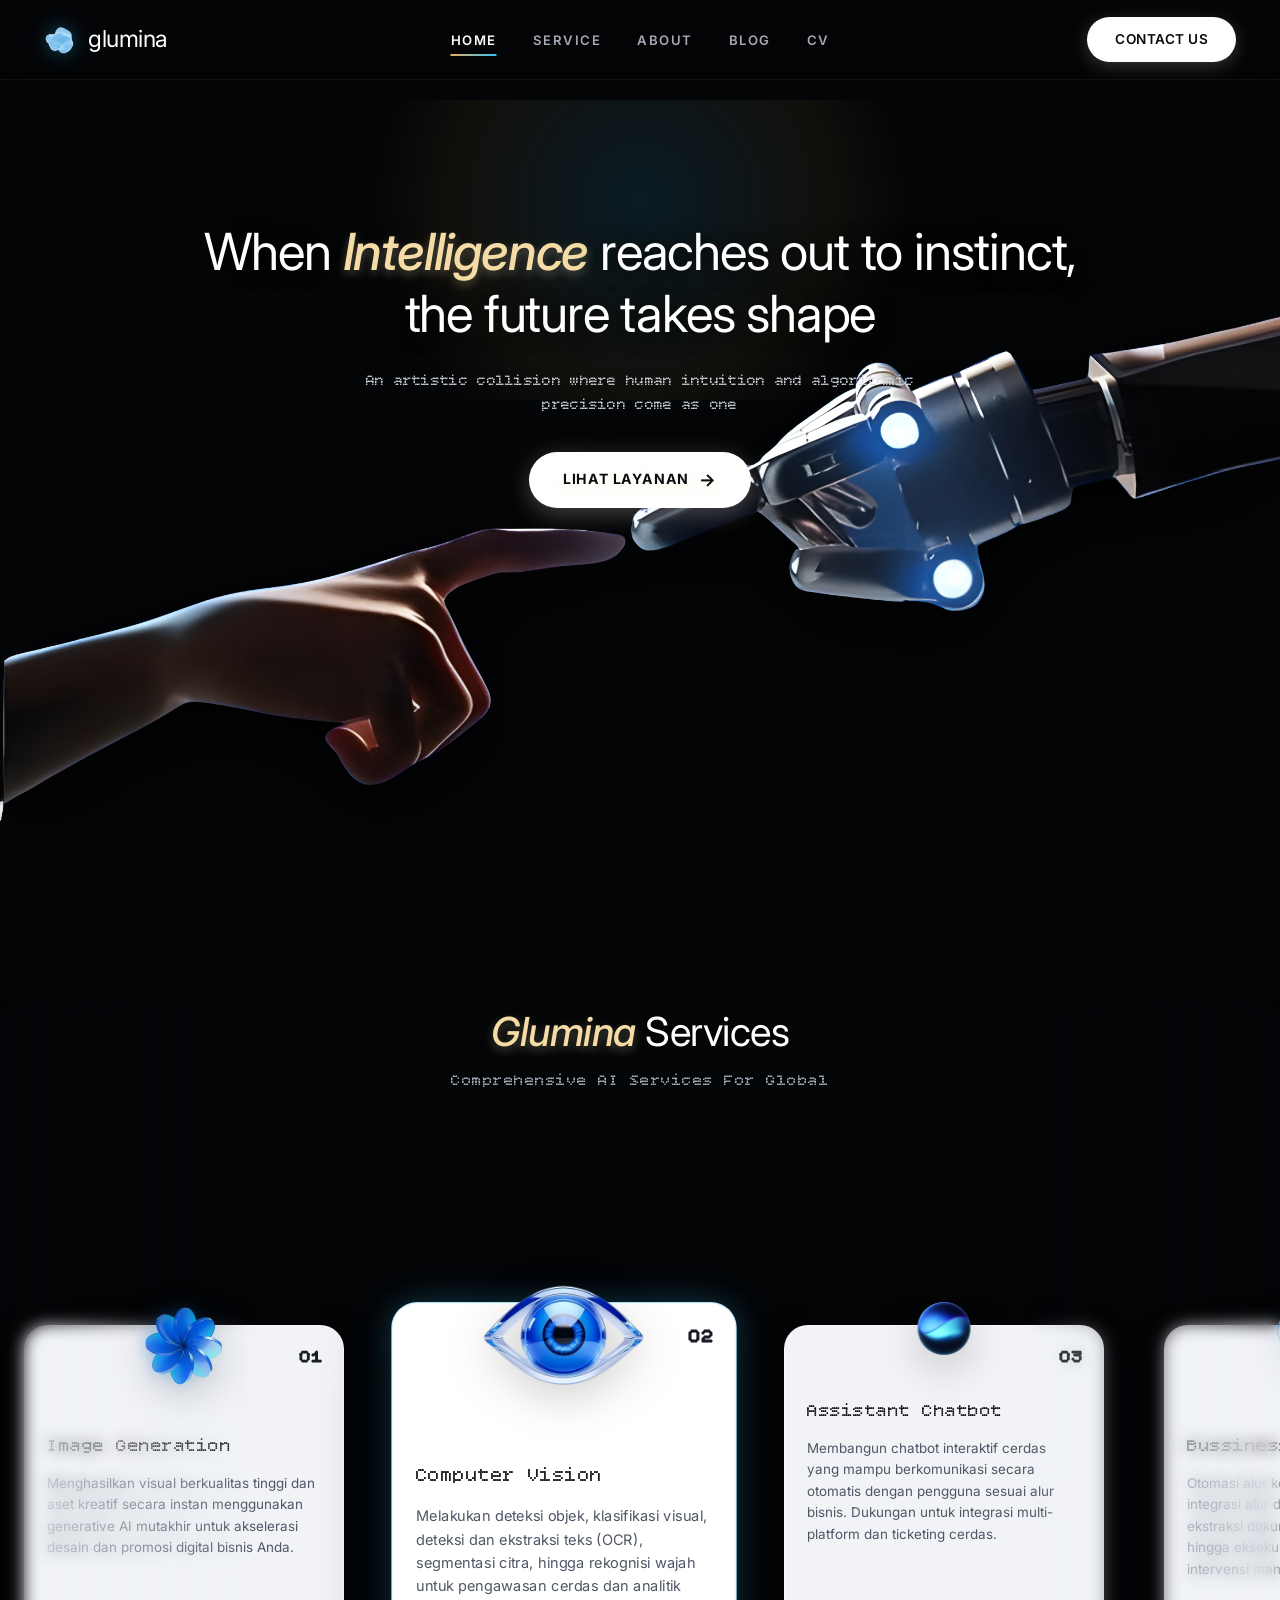
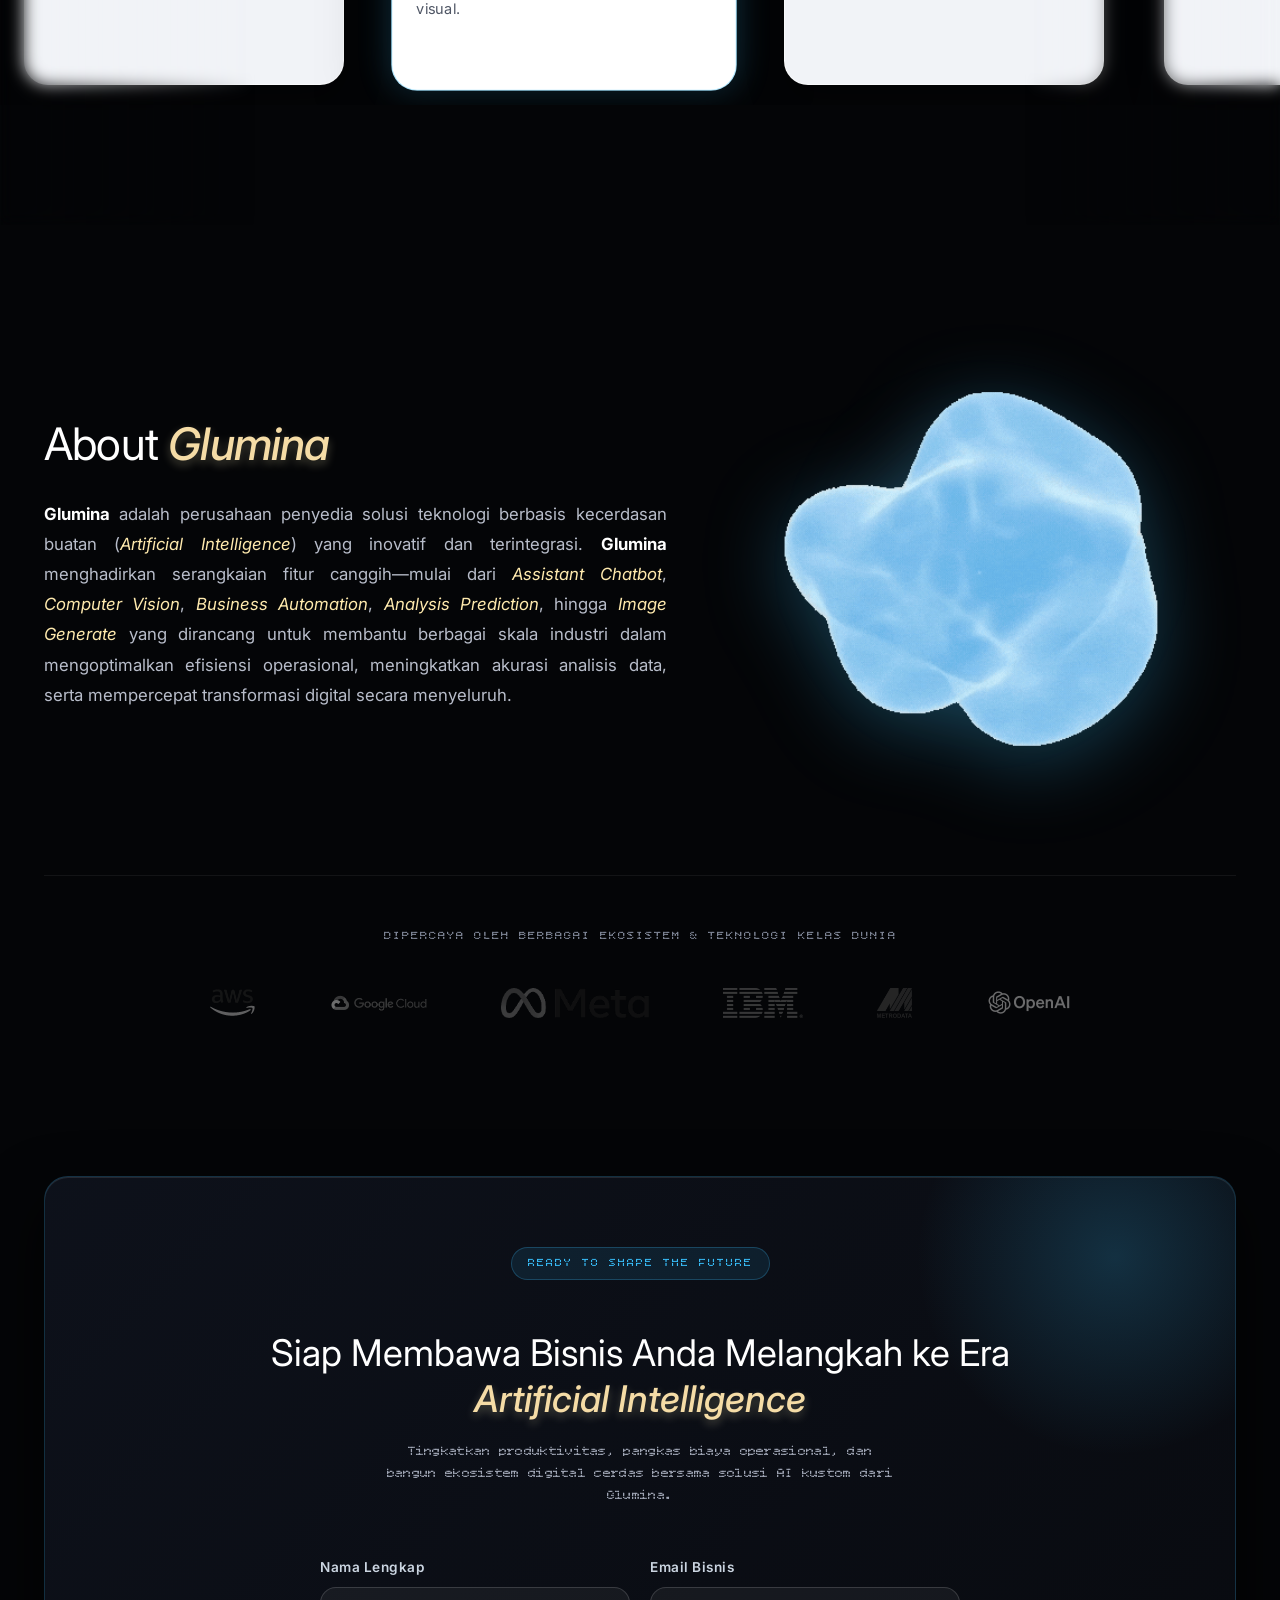
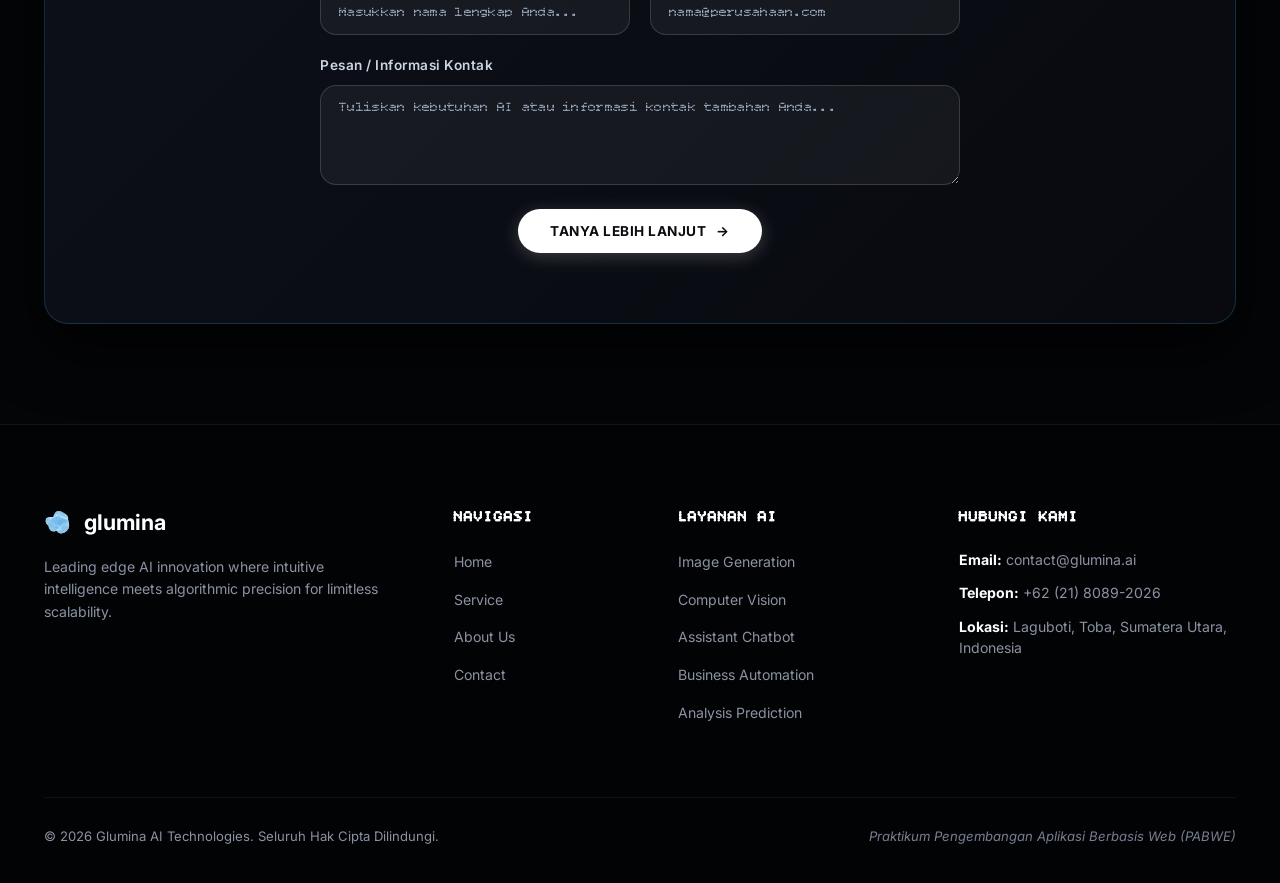
==== commit 5c408601: "update: path" ====
--- a/index.html
+++ b/index.html
@@ -268,7 +268,7 @@
 
                 <!-- Quick Navigation -->
                 <div class="footer-col">
-                    <h4 class="footer-heading font-bitcount">Navigasi</h4>
+                    <p class="footer-heading font-bitcount">Navigasi</p>
                     <ul class="footer-nav">
                         <li><a href="index.html" class="footer-link">Home</a></li>
                         <li><a href="index.html#layanan" class="footer-link">Service</a></li>
@@ -279,7 +279,7 @@
 
                 <!-- Services Links -->
                 <div class="footer-col">
-                    <h4 class="footer-heading font-bitcount">Layanan AI</h4>
+                    <p class="footer-heading font-bitcount">Layanan AI</p>
                     <ul class="footer-nav">
                         <li><a href="index.html#service-image-gen" class="footer-link">Image Generation</a></li>
                         <li><a href="index.html#service-comp-vision" class="footer-link">Computer Vision</a></li>
@@ -291,7 +291,7 @@
 
                 <!-- Contact Information -->
                 <div class="footer-col">
-                    <h4 class="footer-heading font-bitcount">Hubungi Kami</h4>
+                    <p class="footer-heading font-bitcount">Hubungi Kami</p>
                     <ul class="footer-contact">
                         <li><strong>Email:</strong> contact@glumina.ai</li>
                         <li><strong>Telepon:</strong> +62 (21) 8089-2026</li>
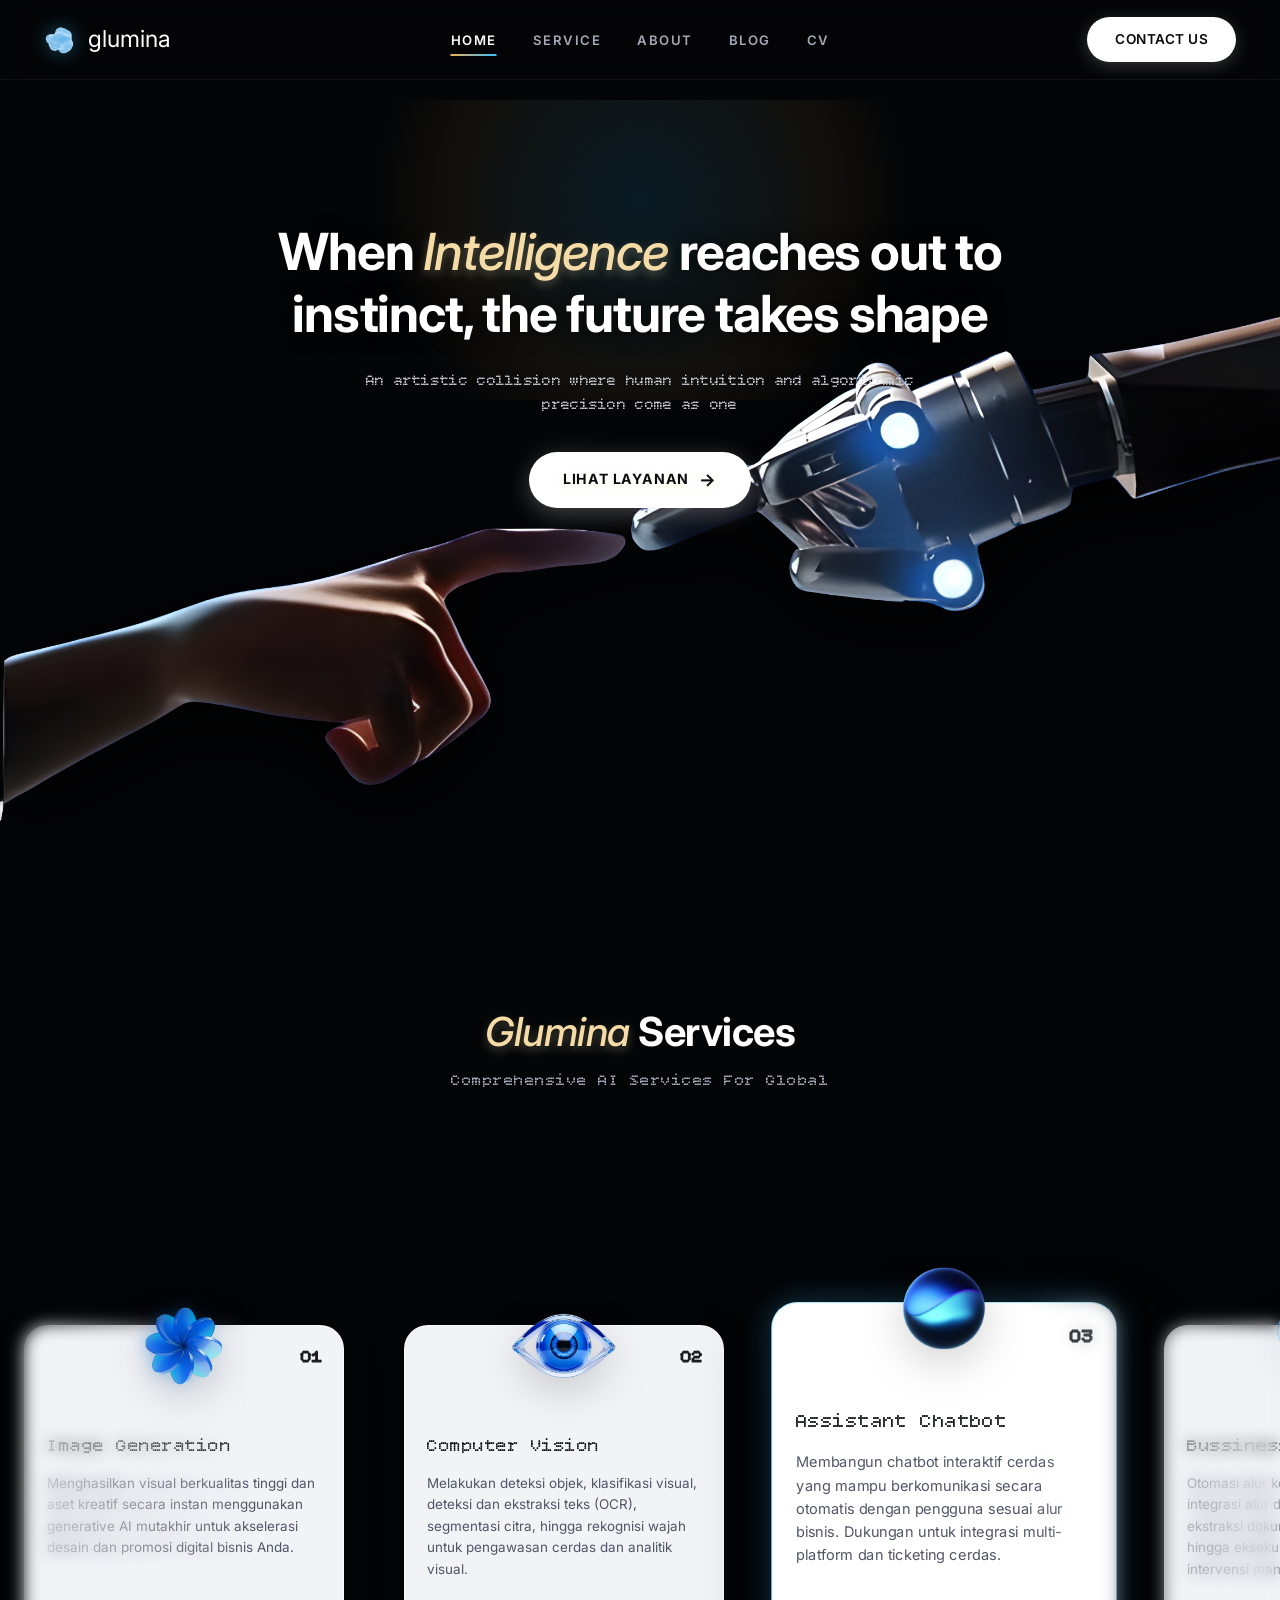
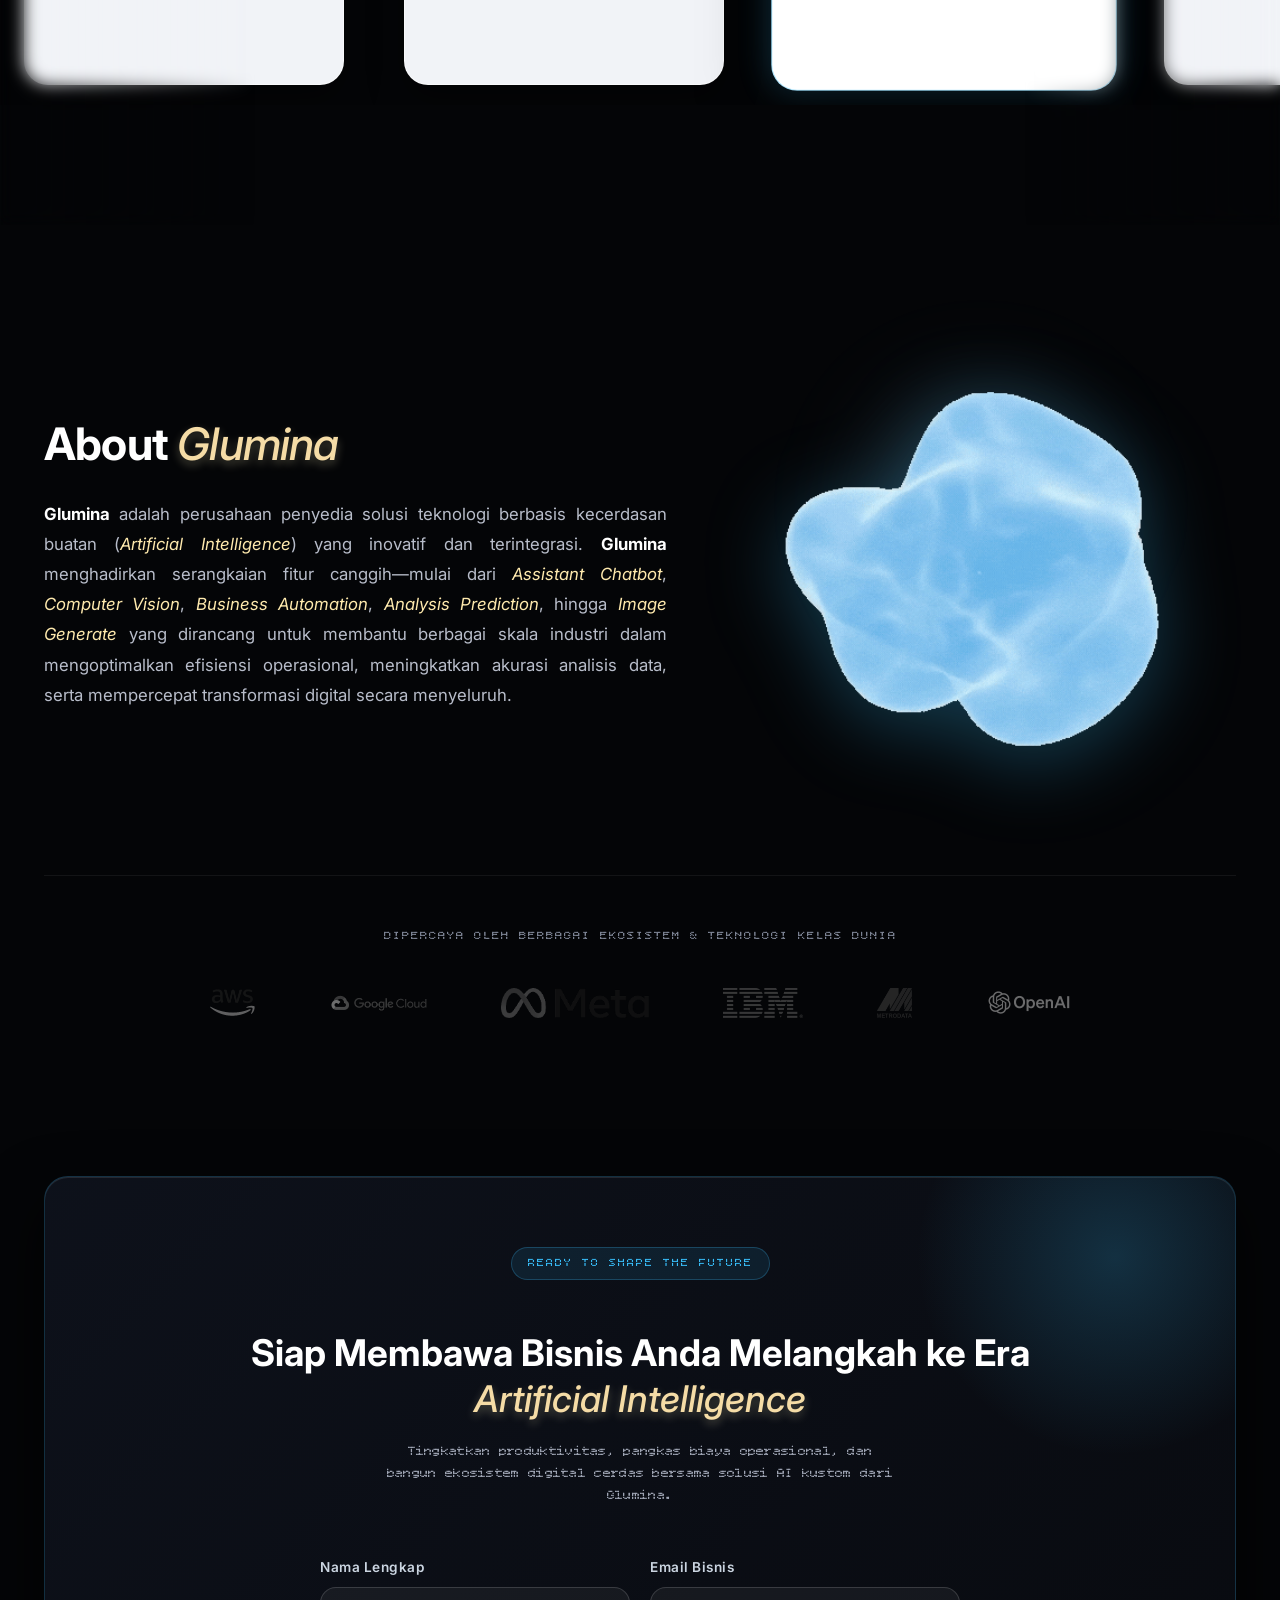
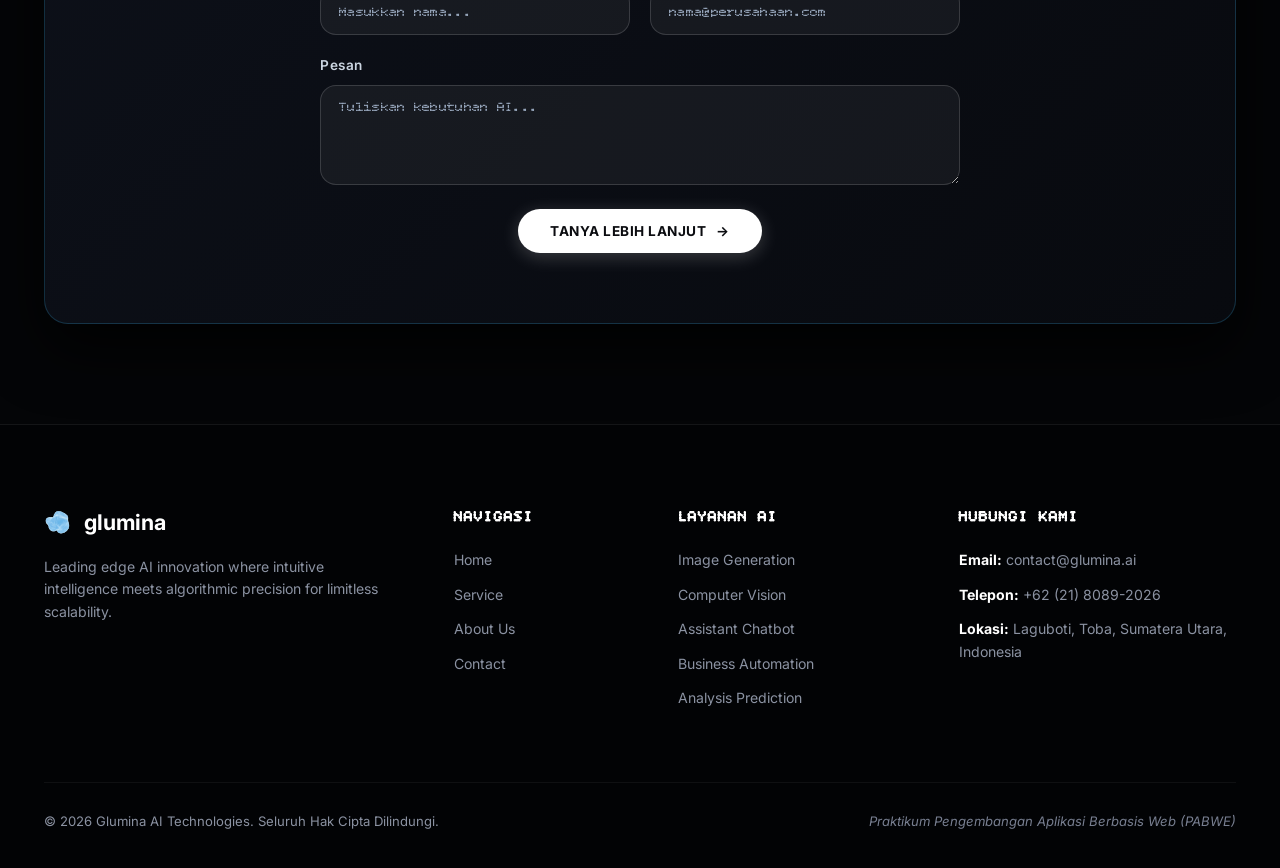
==== commit ffeb389b: "update: optimalisation code" ====
--- a/index.html
+++ b/index.html
@@ -6,22 +6,32 @@
     <meta name="viewport" content="width=device-width, initial-scale=1.0">
     <meta name="description" content="Glumina - Solusi teknologi kecerdasan buatan (AI) terdepan untuk transformasi digital, otomasi bisnis, computer vision, dan chatbot interaktif.">
     <title>Glumina — When Intelligence Reaches Out to Instinct</title>
-
-    <!-- Google Fonts: Inter & Bitcount Single -->
     <link rel="preconnect" href="https://fonts.googleapis.com">
     <link rel="preconnect" href="https://fonts.gstatic.com" crossorigin>
     <link href="https://fonts.googleapis.com/css2?family=Bitcount+Single:wght@100..900&family=Inter:ital,opsz,wght@0,14..32,100..900;1,14..32,100..900&display=swap" rel="stylesheet">
-
-    <!-- Favicon -->
     <link rel="icon" type="image/png" href="assets/images/logoglumina.png">
-
-    <!-- External Stylesheet -->
     <link rel="stylesheet" href="styles/app.css">
+    <style>
+        /* CSS-Only Mobile Navigation Toggle via Checkbox Trick */
+        #nav-toggle-checkbox {
+            display: none;
+        }
+
+        @media screen and (max-width: 768px) {
+            .nav-toggle {
+                display: flex !important;
+            }
+
+            #nav-toggle-checkbox:checked~.main-nav {
+                transform: translateY(0) !important;
+                opacity: 1 !important;
+                pointer-events: auto !important;
+            }
+        }
+    </style>
 </head>
 
 <body>
-
-    <!-- 1. NAV / HEADER -->
     <header class="site-header" id="header">
         <div class="header-container">
             <a href="index.html" class="brand-logo" aria-label="Glumina Home">
@@ -29,220 +39,134 @@
                 <span class="brand-name">glumina</span>
             </a>
 
-            <!-- Mobile Menu Toggle Button -->
-            <button class="nav-toggle" id="navToggle" aria-label="Buka Menu Navigasi" aria-expanded="false">
-                <span class="hamburger-line"></span>
-                <span class="hamburger-line"></span>
-                <span class="hamburger-line"></span>
-            </button>
-
-            <!-- Navigation Menu -->
+            <!-- Checkbox untuk Toggle Menu Mobile murni CSS -->
+            <input type="checkbox" id="nav-toggle-checkbox">
+            <label for="nav-toggle-checkbox" class="nav-toggle" id="navToggle" aria-label="Buka Menu Navigasi">
+                <span class="hamburger-line"></span><span class="hamburger-line"></span><span class="hamburger-line"></span>
+            </label>
+
             <nav class="main-nav" id="mainNav">
                 <ul class="nav-list">
-                    <li class="nav-item"><a href="index.html" class="nav-link active">HOME</a></li>
-                    <li class="nav-item"><a href="index.html#layanan" class="nav-link">SERVICE</a></li>
-                    <li class="nav-item"><a href="index.html#tentang" class="nav-link">ABOUT</a></li>
-                    <li class="nav-item"><a href="blog.html" class="nav-link">BLOG</a></li>
-                    <li class="nav-item"><a href="cv.html" class="nav-link">CV</a></li>
-                    <li class="nav-item mobile-nav-cta"><a href="index.html#cta" class="btn btn-pill btn-primary">CONTACT US</a></li>
+                    <li><a href="index.html" class="nav-link active">HOME</a></li>
+                    <li><a href="#layanan" class="nav-link">SERVICE</a></li>
+                    <li><a href="#tentang" class="nav-link">ABOUT</a></li>
+                    <li><a href="blog.html" class="nav-link">BLOG</a></li>
+                    <li><a href="cv.html" class="nav-link">CV</a></li>
+                    <li class="mobile-nav-cta"><a href="#cta" class="btn btn-pill btn-primary">CONTACT US</a></li>
                 </ul>
             </nav>
-
-            <div class="header-action">
-                <a href="index.html#cta" class="btn btn-pill btn-primary">CONTACT US</a>
-            </div>
+            <div class="header-action"><a href="#cta" class="btn btn-pill btn-primary">CONTACT US</a></div>
         </div>
     </header>
 
     <main>
-        <!-- 2. HERO SECTION -->
         <section class="hero-section" id="hero">
             <div class="hero-glow hero-glow-top"></div>
             <div class="hero-content">
-                <h1 class="hero-title">
-                    When <span class="text-gold-italic">Intelligence</span> reaches out to instinct, the future takes shape </h1>
-                <p class="hero-subtitle">
-                    An artistic collision where human intuition and algorithmic precision come as one
-                </p>
+                <h1 class="hero-title">When <span class="text-gold-italic">Intelligence</span> reaches out to instinct, the future takes shape</h1>
+                <p class="hero-subtitle">An artistic collision where human intuition and algorithmic precision come as one</p>
                 <div class="hero-cta-wrapper">
-                    <a href="#service-image-gen" class="btn btn-pill btn-hero">
-                        <span>LIHAT LAYANAN</span>
-                        <span class="arrow-icon" aria-hidden="true">&rarr;</span>
-                    </a>
-                </div>
-            </div>
-
-            <div class="hero-visual">
-                <img src="assets/images/hero.png" alt="Human finger touching robotic cybernetic hand" class="hero-img">
-            </div>
-        </section>
-
-        <!-- 3. LAYANAN SECTION -->
+                    <a href="#service-image-gen" class="btn btn-pill btn-hero"><span>LIHAT LAYANAN</span><span class="arrow-icon" aria-hidden="true">&rarr;</span></a>
+                </div>
+            </div>
+            <div class="hero-visual"><img src="assets/images/hero.png" alt="Human finger touching robotic cybernetic hand" class="hero-img"></div>
+        </section>
+
         <section class="services-section" id="layanan">
             <div class="section-container">
                 <div class="section-header">
-                    <h2 class="services-title">
-                        <span class="text-gold-italic">Glumina</span> Services
-                    </h2>
+                    <h2 class="services-title"><span class="text-gold-italic">Glumina</span> Services</h2>
                     <p class="services-subtitle">Comprehensive AI Services For Global</p>
                 </div>
-
                 <div class="services-grid">
-                    <!-- Card 01: Image Generation -->
                     <article class="service-card" id="service-image-gen">
                         <div class="card-badge">01</div>
-                        <div class="card-visual-wrapper">
-                            <img src="assets/images/fitur/imagegenerate.png" alt="Image Generation 3D Icon" class="card-img" loading="lazy">
-                        </div>
+                        <div class="card-visual-wrapper"><img src="assets/images/fitur/imagegenerate.png" alt="Image Generation" class="card-img" loading="lazy"></div>
                         <div class="card-content">
                             <h3 class="card-title font-bitcount">Image Generation</h3>
-                            <p class="card-description">
-                                Menghasilkan visual berkualitas tinggi dan aset kreatif secara instan menggunakan generative AI mutakhir untuk akselerasi desain dan promosi digital bisnis Anda.
-                            </p>
-                        </div>
-                    </article>
-
-                    <!-- Card 02: Computer Vision -->
+                            <p class="card-description">Menghasilkan visual berkualitas tinggi dan aset kreatif secara instan menggunakan generative AI mutakhir untuk akselerasi desain dan promosi digital bisnis Anda.</p>
+                        </div>
+                    </article>
                     <article class="service-card" id="service-comp-vision">
                         <div class="card-badge">02</div>
-                        <div class="card-visual-wrapper">
-                            <img src="assets/images/fitur/compvision.png" alt="Computer Vision 3D Icon" class="card-img" loading="lazy">
-                        </div>
+                        <div class="card-visual-wrapper"><img src="assets/images/fitur/compvision.png" alt="Computer Vision" class="card-img" loading="lazy"></div>
                         <div class="card-content">
                             <h3 class="card-title font-bitcount">Computer Vision</h3>
-                            <p class="card-description">
-                                Melakukan deteksi objek, klasifikasi visual, deteksi dan ekstraksi teks (OCR), segmentasi citra, hingga rekognisi wajah untuk pengawasan cerdas dan analitik visual.
-                            </p>
-                        </div>
-                    </article>
-
-                    <!-- Card 03: Assistant Chatbot (Featured) -->
+                            <p class="card-description">Melakukan deteksi objek, klasifikasi visual, deteksi dan ekstraksi teks (OCR), segmentasi citra, hingga rekognisi wajah untuk pengawasan cerdas dan analitik visual.</p>
+                        </div>
+                    </article>
                     <article class="service-card featured-card" id="service-chatbot">
                         <div class="card-badge">03</div>
-                        <div class="card-visual-wrapper">
-                            <img src="assets/images/fitur/chatassist.png" alt="Assistant Chatbot 3D Orb Icon" class="card-img floating-orb" loading="lazy">
-                        </div>
+                        <div class="card-visual-wrapper"><img src="assets/images/fitur/chatassist.png" alt="Assistant Chatbot" class="card-img floating-orb" loading="lazy"></div>
                         <div class="card-content">
                             <h3 class="card-title font-bitcount">Assistant Chatbot</h3>
-                            <p class="card-description">
-                                Membangun chatbot interaktif cerdas yang mampu berkomunikasi secara otomatis dengan pengguna sesuai alur bisnis. Dukungan untuk integrasi multi-platform dan ticketing cerdas.
-                            </p>
-                        </div>
-                    </article>
-
-                    <!-- Card 04: Business Automation -->
+                            <p class="card-description">Membangun chatbot interaktif cerdas yang mampu berkomunikasi secara otomatis dengan pengguna sesuai alur bisnis. Dukungan untuk integrasi multi-platform dan ticketing cerdas.</p>
+                        </div>
+                    </article>
                     <article class="service-card" id="service-automation">
                         <div class="card-badge">04</div>
-                        <div class="card-visual-wrapper">
-                            <img src="assets/images/fitur/business.png" alt="Business Automation 3D Icon" class="card-img" loading="lazy">
-                        </div>
+                        <div class="card-visual-wrapper"><img src="assets/images/fitur/business.png" alt="Business Automation" class="card-img" loading="lazy"></div>
                         <div class="card-content">
                             <h3 class="card-title font-bitcount">Bussiness Automation</h3>
-                            <p class="card-description">
-                                Otomasi alur kerja end-to-end, termasuk integrasi alur data, validasi otomatis, ekstraksi dokumen, pengingat cerdas, hingga eksekusi tugas rutin tanpa intervensi manual.
-                            </p>
-                        </div>
-                    </article>
-
-                    <!-- Card 05: Analysis Prediction -->
+                            <p class="card-description">Otomasi alur kerja end-to-end, termasuk integrasi alur data, validasi otomatis, ekstraksi dokumen, pengingat cerdas, hingga eksekusi tugas rutin tanpa intervensi manual.</p>
+                        </div>
+                    </article>
                     <article class="service-card" id="service-analysis">
                         <div class="card-badge">05</div>
-                        <div class="card-visual-wrapper">
-                            <img src="assets/images/fitur/analysis.png" alt="Analysis Prediction 3D Icon" class="card-img" loading="lazy">
-                        </div>
+                        <div class="card-visual-wrapper"><img src="assets/images/fitur/analysis.png" alt="Analysis Prediction" class="card-img" loading="lazy"></div>
                         <div class="card-content">
                             <h3 class="card-title font-bitcount">Analysis Prediction</h3>
-                            <p class="card-description">
-                                Menganalisis pola data historis dengan algoritma prediktif modern untuk peramalan tren pasar, deteksi anomali real-time, dan pengambilan keputusan strategis akurat.
-                            </p>
-                        </div>
-                    </article>
-                </div>
-            </div>
-        </section>
-
-        <!-- 4. TENTANG SECTION -->
+                            <p class="card-description">Menganalisis pola data historis dengan algoritma prediktif modern untuk peramalan tren pasar, deteksi anomali real-time, dan pengambilan keputusan strategis akurat.</p>
+                        </div>
+                    </article>
+                </div>
+            </div>
+        </section>
+
         <section class="about-section" id="tentang">
             <div class="section-container">
                 <div class="about-grid">
                     <div class="about-text-content">
-                        <h2 class="about-title">
-                            About <span class="text-gold-italic">Glumina</span>
-                        </h2>
+                        <h2 class="about-title">About <span class="text-gold-italic">Glumina</span></h2>
                         <div class="about-description">
-                            <p>
-                                <strong class="text-white">Glumina</strong> adalah perusahaan penyedia solusi teknologi berbasis kecerdasan buatan (<em>Artificial Intelligence</em>) yang inovatif dan terintegrasi. <strong class="text-white">Glumina</strong> menghadirkan serangkaian fitur canggih—mulai dari <em>Assistant Chatbot</em>, <em>Computer Vision</em>, <em>Business Automation</em>, <em>Analysis Prediction</em>, hingga <em>Image Generate</em> yang dirancang untuk membantu berbagai skala industri dalam mengoptimalkan efisiensi operasional, meningkatkan akurasi analisis data, serta mempercepat transformasi digital secara menyeluruh.
-                            </p>
-                        </div>
-                    </div>
-
+                            <p><strong class="text-white">Glumina</strong> adalah perusahaan penyedia solusi teknologi berbasis kecerdasan buatan (<em>Artificial Intelligence</em>) yang inovatif dan terintegrasi. <strong class="text-white">Glumina</strong> menghadirkan serangkaian fitur canggih—mulai dari <em>Assistant Chatbot</em>, <em>Computer Vision</em>, <em>Business Automation</em>, <em>Analysis Prediction</em>, hingga <em>Image Generate</em> yang dirancang untuk membantu berbagai skala industri dalam mengoptimalkan efisiensi operasional, meningkatkan akurasi analisis data, serta mempercepat transformasi digital secara menyeluruh.</p>
+                        </div>
+                    </div>
                     <div class="about-media-wrapper">
                         <div class="blob-glow"></div>
-                        <img src="assets/images/luminalogo.gif" alt="Glumina Glowing Lumina 3D Logo Animation" class="about-blob-img" loading="lazy">
-                    </div>
-                </div>
-
-                <!-- Client / Partner Logos Ticker -->
+                        <img src="assets/images/luminalogo.gif" alt="Glumina 3D Logo" class="about-blob-img" loading="lazy">
+                    </div>
+                </div>
                 <div class="partners-section">
-                    <p class="partners-label">Dipercaya oleh berbagai ekosistem & teknologi kelas dunia</p>
+                    <p class="partners-label">Dipercaya oleh berbagai ekosistem &amp; teknologi kelas dunia</p>
                     <div class="partners-row">
-                        <div class="partner-item">
-                            <img src="assets/images/client/aws.png" alt="Amazon Web Services" class="partner-logo" loading="lazy">
-                        </div>
-                        <div class="partner-item">
-                            <img src="assets/images/client/googlecloud.png" alt="Google Cloud" class="partner-logo" loading="lazy">
-                        </div>
-                        <div class=" partner-item">
-                            <img src="assets/images/client/meta.png" alt="Meta" class="partner-logo" loading="lazy">
-                        </div>
-                        <div class="partner-item">
-                            <img src="assets/images/client/ibm.png" alt="IBM" class="partner-logo" loading="lazy">
-                        </div>
-                        <div class="partner-item">
-                            <img src="assets/images/client/metrodata.png" alt="Metrodata" class="partner-logo" loading="lazy">
-                        </div>
-                        <div class="partner-item">
-                            <img src="assets/images/client/openai.png" alt="OpenAI" class="partner-logo" loading="lazy">
-                        </div>
-                    </div>
-                </div>
-            </div>
-        </section>
-
-        <!-- 5. CALL TO ACTION SECTION -->
+                        <div class="partner-item"><img src="assets/images/client/aws.png" alt="AWS" class="partner-logo" loading="lazy"></div>
+                        <div class="partner-item"><img src="assets/images/client/googlecloud.png" alt="Google Cloud" class="partner-logo" loading="lazy"></div>
+                        <div class="partner-item"><img src="assets/images/client/meta.png" alt="Meta" class="partner-logo" loading="lazy"></div>
+                        <div class="partner-item"><img src="assets/images/client/ibm.png" alt="IBM" class="partner-logo" loading="lazy"></div>
+                        <div class="partner-item"><img src="assets/images/client/metrodata.png" alt="Metrodata" class="partner-logo" loading="lazy"></div>
+                        <div class="partner-item"><img src="assets/images/client/openai.png" alt="OpenAI" class="partner-logo" loading="lazy"></div>
+                    </div>
+                </div>
+            </div>
+        </section>
+
         <section class="cta-section" id="cta">
             <div class="section-container">
                 <div class="cta-card">
                     <div class="cta-glow-circle"></div>
                     <div class="cta-content">
                         <span class="cta-badge font-bitcount">READY TO SHAPE THE FUTURE</span>
-                        <h2 class="cta-title">
-                            Siap Membawa Bisnis Anda Melangkah ke Era<span class="text-gold-italic"> Artificial Intelligence</span>
-                        </h2>
-                        <p class="cta-description font-bitcount">
-                            Tingkatkan produktivitas, pangkas biaya operasional, dan bangun ekosistem digital cerdas bersama solusi AI kustom dari Glumina.
-                        </p>
-
-                        <form class="cta-form" action="#" method="POST" onsubmit="event.preventDefault(); alert('Terima kasih! Pesan dan informasi Anda telah terkirim. Tim Glumina akan segera menghubungi Anda.');">
+                        <h2 class="cta-title">Siap Membawa Bisnis Anda Melangkah ke Era<span class="text-gold-italic"> Artificial Intelligence</span></h2>
+                        <p class="cta-description font-bitcount">Tingkatkan produktivitas, pangkas biaya operasional, dan bangun ekosistem digital cerdas bersama solusi AI kustom dari Glumina.</p>
+                        <form class="cta-form" action="#" method="POST">
                             <div class="cta-form-grid">
-                                <div class="form-group">
-                                    <label for="ctaName" class="form-label">Nama Lengkap</label>
-                                    <input type="text" id="ctaName" class="cta-field" placeholder="Masukkan nama lengkap Anda..." required>
-                                </div>
-                                <div class="form-group">
-                                    <label for="ctaEmail" class="form-label">Email Bisnis</label>
-                                    <input type="email" id="ctaEmail" class="cta-field" placeholder="nama@perusahaan.com" required>
-                                </div>
-                                <div class="form-group full-width">
-                                    <label for="ctaMessage" class="form-label">Pesan / Informasi Kontak</label>
-                                    <textarea id="ctaMessage" class="cta-field cta-textarea" rows="3" placeholder="Tuliskan kebutuhan AI atau informasi kontak tambahan Anda..." required></textarea>
-                                </div>
+                                <div class="form-group"><label class="form-label">Nama Lengkap</label><input type="text" class="cta-field" placeholder="Masukkan nama..." required></div>
+                                <div class="form-group"><label class="form-label">Email Bisnis</label><input type="email" class="cta-field" placeholder="nama@perusahaan.com" required></div>
+                                <div class="form-group full-width"><label class="form-label">Pesan</label><textarea class="cta-field cta-textarea" rows="3" placeholder="Tuliskan kebutuhan AI..." required></textarea></div>
                             </div>
                             <div class="form-submit-wrapper">
-                                <button type="submit" class="btn btn-pill btn-cta-submit">
-                                    <span>TANYA LEBIH LANJUT</span>
-                                    <span class="arrow-icon" aria-hidden="true">&rarr;</span>
-                                </button>
+                                <button type="submit" class="btn btn-pill btn-cta-submit"><span>TANYA LEBIH LANJUT</span><span class="arrow-icon" aria-hidden="true">&rarr;</span></button>
                             </div>
                         </form>
                     </div>
@@ -251,45 +175,32 @@
         </section>
     </main>
 
-    <!-- 6. FOOTER -->
     <footer class="site-footer" id="kontak">
         <div class="section-container">
             <div class="footer-top">
-                <!-- Brand & Description -->
                 <div class="footer-col footer-brand-col">
-                    <div class="footer-brand">
-                        <img src="assets/images/luminalogo.gif" alt="Glumina Logo" class="footer-logo">
-                        <span class="footer-brand-name">glumina</span>
-                    </div>
-                    <p class="footer-tagline">
-                        Leading edge AI innovation where intuitive intelligence meets algorithmic precision for limitless scalability.
-                    </p>
-                </div>
-
-                <!-- Quick Navigation -->
+                    <div class="footer-brand"><img src="assets/images/luminalogo.gif" alt="Logo" class="footer-logo"><span class="footer-brand-name">glumina</span></div>
+                    <p class="footer-tagline">Leading edge AI innovation where intuitive intelligence meets algorithmic precision for limitless scalability.</p>
+                </div>
                 <div class="footer-col">
                     <p class="footer-heading font-bitcount">Navigasi</p>
                     <ul class="footer-nav">
                         <li><a href="index.html" class="footer-link">Home</a></li>
-                        <li><a href="index.html#layanan" class="footer-link">Service</a></li>
-                        <li><a href="index.html#tentang" class="footer-link">About Us</a></li>
-                        <li><a href="index.html#cta" class="footer-link">Contact</a></li>
+                        <li><a href="#layanan" class="footer-link">Service</a></li>
+                        <li><a href="#tentang" class="footer-link">About Us</a></li>
+                        <li><a href="#cta" class="footer-link">Contact</a></li>
                     </ul>
                 </div>
-
-                <!-- Services Links -->
                 <div class="footer-col">
                     <p class="footer-heading font-bitcount">Layanan AI</p>
                     <ul class="footer-nav">
-                        <li><a href="index.html#service-image-gen" class="footer-link">Image Generation</a></li>
-                        <li><a href="index.html#service-comp-vision" class="footer-link">Computer Vision</a></li>
-                        <li><a href="index.html#service-chatbot" class="footer-link">Assistant Chatbot</a></li>
-                        <li><a href="index.html#service-automation" class="footer-link">Business Automation</a></li>
-                        <li><a href="index.html#service-analysis" class="footer-link">Analysis Prediction</a></li>
+                        <li><a href="#service-image-gen" class="footer-link">Image Generation</a></li>
+                        <li><a href="#service-comp-vision" class="footer-link">Computer Vision</a></li>
+                        <li><a href="#service-chatbot" class="footer-link">Assistant Chatbot</a></li>
+                        <li><a href="#service-automation" class="footer-link">Business Automation</a></li>
+                        <li><a href="#service-analysis" class="footer-link">Analysis Prediction</a></li>
                     </ul>
                 </div>
-
-                <!-- Contact Information -->
                 <div class="footer-col">
                     <p class="footer-heading font-bitcount">Hubungi Kami</p>
                     <ul class="footer-contact">
@@ -299,208 +210,12 @@
                     </ul>
                 </div>
             </div>
-
             <div class="footer-bottom">
                 <p class="footer-copyright">&copy; 2026 Glumina AI Technologies. Seluruh Hak Cipta Dilindungi.</p>
                 <p class="footer-academic">Praktikum Pengembangan Aplikasi Berbasis Web (PABWE)</p>
             </div>
         </div>
     </footer>
-
-    <!-- Simple script for mobile navigation toggle -->
-    <script>
-        const navToggle = document.getElementById('navToggle');
-        const mainNav = document.getElementById('mainNav');
-
-        if (navToggle && mainNav) {
-            navToggle.addEventListener('click', () => {
-                const isExpanded = navToggle.getAttribute('aria-expanded') === 'true';
-                navToggle.setAttribute('aria-expanded', !isExpanded);
-                mainNav.classList.toggle('open');
-            });
-
-            // Close menu when clicking nav links
-            document.querySelectorAll('.nav-link').forEach(link => {
-                link.addEventListener('click', () => {
-                    mainNav.classList.remove('open');
-                    navToggle.setAttribute('aria-expanded', 'false');
-                });
-            });
-        }
-
-        // Interactive & Infinite Services Carousel
-        const grid = document.querySelector('.services-grid');
-        const servicesSection = document.querySelector('.services-section');
-        const originalCards = Array.from(document.querySelectorAll('.service-card'));
-
-        if (grid && originalCards.length > 0) {
-            // Clone cards to simulate infinite scrolling (DOM nodes are cheap)
-            // Prepend 10 sets (50 cards) for scrolling left
-            for (let i = 0; i < 10; i++) {
-                originalCards.slice().reverse().forEach(card => {
-                    let clone = card.cloneNode(true);
-                    clone.removeAttribute('id');
-                    grid.prepend(clone);
-                });
-            }
-            // Append 20 sets (100 cards) for scrolling right (and autoplay)
-            for (let i = 0; i < 20; i++) {
-                originalCards.forEach(card => {
-                    let clone = card.cloneNode(true);
-                    clone.removeAttribute('id');
-                    grid.appendChild(clone);
-                });
-            }
-
-            const allCards = document.querySelectorAll('.service-card');
-
-            // Start at the original center card (50 prepended + 2 offset = index 52)
-            let currentIndex = 52;
-            let isAutoPlaying = true;
-            let isSectionInView = false;
-            let autoPlayInterval;
-
-            // Helper to scroll ONLY the horizontal container (never pulls/jumps window vertical scroll)
-            const scrollToCard = (index, behavior = 'smooth') => {
-                if (!allCards[index]) return;
-                const targetCard = allCards[index];
-                const targetLeft = targetCard.offsetLeft - (grid.clientWidth / 2) + (targetCard.clientWidth / 2);
-                grid.scrollTo({
-                    left: targetLeft,
-                    behavior: behavior
-                });
-            };
-
-            // Scroll to starting card horizontally on load without affecting page scroll
-            setTimeout(() => {
-                scrollToCard(currentIndex, 'instant');
-            }, 50);
-
-            // Observe section visibility so autoplay pauses when user scrolls past the section
-            if (servicesSection) {
-                const sectionObserver = new IntersectionObserver((entries) => {
-                    entries.forEach(entry => {
-                        isSectionInView = entry.isIntersecting;
-                    });
-                }, {
-                    threshold: 0.15
-                });
-                sectionObserver.observe(servicesSection);
-            }
-
-            const observerOptions = {
-                root: grid,
-                rootMargin: '0px -45% 0px -45%', // Trigger exactly in the horizontal center
-                threshold: 0
-            };
-
-            const observer = new IntersectionObserver((entries) => {
-                entries.forEach(entry => {
-                    if (entry.isIntersecting) {
-                        allCards.forEach(c => c.classList.remove('featured-card'));
-                        entry.target.classList.add('featured-card');
-
-                        // Update current index based on which card is intersected
-                        currentIndex = Array.from(allCards).indexOf(entry.target);
-                    }
-                });
-            }, observerOptions);
-
-            allCards.forEach(card => observer.observe(card));
-
-            // Auto-play logic
-            const startAutoPlay = () => {
-                if (autoPlayInterval) clearInterval(autoPlayInterval);
-                autoPlayInterval = setInterval(() => {
-                    if (!isAutoPlaying || !isSectionInView || currentIndex >= allCards.length - 1) return;
-                    currentIndex++;
-                    scrollToCard(currentIndex, 'smooth');
-                }, 3000); // scrolls every 3 seconds
-            };
-
-            // Pause on hover or touch
-            grid.addEventListener('mouseenter', () => isAutoPlaying = false);
-            grid.addEventListener('mouseleave', () => isAutoPlaying = true);
-            grid.addEventListener('touchstart', () => isAutoPlaying = false, {
-                passive: true
-            });
-            grid.addEventListener('touchend', () => {
-                setTimeout(() => {
-                    isAutoPlaying = true;
-                }, 2000);
-            }, {
-                passive: true
-            });
-
-            // Pause autoplay when user is scrolling the main page
-            let scrollTimeout;
-            window.addEventListener('scroll', () => {
-                isAutoPlaying = false;
-                clearTimeout(scrollTimeout);
-                scrollTimeout = setTimeout(() => {
-                    isAutoPlaying = true;
-                }, 1500);
-            }, {
-                passive: true
-            });
-
-            // Handle quick navigation links to specific service cards (hero button, footer, navbar)
-            document.querySelectorAll('a[href*="#service-"], a[href*="#layanan"], .btn-hero').forEach(link => {
-                link.addEventListener('click', (e) => {
-                    const href = link.getAttribute('href');
-                    if (!href) return;
-
-                    // 1. Scroll main page vertically to services section
-                    if (servicesSection) {
-                        servicesSection.scrollIntoView({
-                            behavior: 'smooth'
-                        });
-                    }
-
-                    // 2. Scroll carousel horizontally to center the targeted card
-                    const hashIndex = href.indexOf('#');
-                    const targetHash = hashIndex !== -1 ? href.substring(hashIndex + 1) : '';
-                    const targetId = targetHash.startsWith('service-') ? targetHash : 'service-image-gen';
-                    const targetCard = document.getElementById(targetId) || allCards[50];
-
-                    if (targetCard && allCards.length > 0) {
-                        const cardIndex = Array.from(allCards).indexOf(targetCard);
-                        if (cardIndex !== -1) {
-                            currentIndex = cardIndex;
-                            scrollToCard(currentIndex, 'smooth');
-                        }
-                    }
-                });
-            });
-
-            startAutoPlay();
-
-            // Dynamic active navbar link line on scroll (Scrollspy)
-            const spySections = document.querySelectorAll('section[id]');
-            const navLinks = document.querySelectorAll('.main-nav .nav-link');
-
-            const spyObserver = new IntersectionObserver((entries) => {
-                entries.forEach(entry => {
-                    if (entry.isIntersecting) {
-                        const id = entry.target.getAttribute('id');
-                        navLinks.forEach(link => {
-                            const href = link.getAttribute('href');
-                            if (href === `#${id}` || href === `index.html#${id}` || (id === 'hero' && (href === 'index.html' || href === '/index' || href === '/'))) {
-                                link.classList.add('active');
-                            } else {
-                                link.classList.remove('active');
-                            }
-                        });
-                    }
-                });
-            }, {
-                rootMargin: '-30% 0px -50% 0px',
-                threshold: 0
-            });
-
-            spySections.forEach(sec => spyObserver.observe(sec));
-        }
-    </script>
 </body>
 
 </html>
--- a/styles/app.css
+++ b/styles/app.css
@@ -1,8 +1,7 @@
-/* --------------------------------------------------------------------------
+/* ==========================================
    1. CSS VARIABLES & DESIGN TOKENS
-   -------------------------------------------------------------------------- */
+   ========================================== */
 :root {
-    /* Color Palette */
     --color-bg: #040507;
     --color-bg-secondary: #0a0c10;
     --color-bg-card: #f3f5f8;
@@ -12,18 +11,15 @@
     --color-text-card: #20242c;
     --color-text-muted: #5e6573;
 
-    /* Accent & Gradients */
     --gold-start: #ffeaae;
     --gold-mid: #e8b259;
     --gold-end: #ffa726;
     --cyan-accent: #38bdf8;
     --blue-glow: rgba(56, 189, 248, 0.25);
 
-    /* Typography */
     --font-inter: "Inter", sans-serif;
     --font-bitcount: "Bitcount Single", system-ui, -apple-system, sans-serif;
 
-    /* Box Model & Layout */
     --container-max-width: 1240px;
     --header-height: 80px;
     --radius-sm: 8px;
@@ -31,15 +27,14 @@
     --radius-lg: 24px;
     --radius-pill: 9999px;
 
-    /* Transitions */
     --transition-fast: 0.2s ease;
     --transition-normal: 0.35s cubic-bezier(0.16, 1, 0.3, 1);
     --transition-slow: 0.6s cubic-bezier(0.16, 1, 0.3, 1);
 }
 
-/* --------------------------------------------------------------------------
+/* ==========================================
    2. CSS RESET & GLOBAL BASE RULES
-   -------------------------------------------------------------------------- */
+   ========================================== */
 *,
 *::before,
 *::after {
@@ -58,8 +53,6 @@
 body {
     font-family: var(--font-inter);
     font-optical-sizing: auto;
-    font-weight: 400;
-    font-style: normal;
     line-height: 1.6;
     background: var(--color-bg);
     overflow-x: hidden;
@@ -67,47 +60,27 @@
     -moz-osx-font-smoothing: grayscale;
 }
 
-/* Typography Utility Classes */
 .inter-regular {
-    font-family: "Inter", sans-serif;
-    font-optical-sizing: auto;
     font-weight: 400;
-    font-style: normal;
 }
 
 .inter-bold {
-    font-family: "Inter", sans-serif;
-    font-optical-sizing: auto;
     font-weight: 700;
-    font-style: normal;
-}
-
-.bitcount-single-regular {
-    font-family: "Bitcount Single", system-ui;
-    font-optical-sizing: auto;
-    font-weight: 400;
-    font-style: normal;
-    font-variation-settings:
-        "slnt"0,
-        "CRSV"0.5,
-        "ELSH"0,
-        "ELXP"0;
-}
-
-.font-inter {
-    font-family: var(--font-inter);
-    font-optical-sizing: auto;
-}
-
+}
+
+.bitcount-single-regular,
 .font-bitcount {
     font-family: var(--font-bitcount);
     font-optical-sizing: auto;
-    font-variation-settings:
-        "slnt"0,
-        "CRSV"0.5,
-        "ELSH"0,
-        "ELXP"0;
+    font-variation-settings: "slnt"0, "CRSV"0.5, "ELSH"0, "ELXP"0;
+}
+
+.font-bitcount {
     letter-spacing: 0.5px;
+}
+
+.font-inter {
+    font-family: var(--font-inter);
 }
 
 .text-gold-italic {
@@ -115,7 +88,7 @@
     font-weight: 500;
     color: #F5DCA6;
     display: inline-block;
-    text-shadow: 0px 4px 9.3px rgba(252, 242, 189, 0.3);
+    text-shadow: 0 4px 9.3px rgba(252, 242, 189, 0.3);
 }
 
 .text-white {
@@ -126,7 +99,6 @@
     color: #9ea4b0 !important;
 }
 
-/* Media Elements */
 img {
     max-width: 100%;
     height: auto;
@@ -143,19 +115,16 @@
     list-style: none;
 }
 
-/* Shared Container */
 .section-container {
     width: 100%;
     max-width: var(--container-max-width);
-    margin-left: auto;
-    margin-right: auto;
-    padding-left: 24px;
-    padding-right: 24px;
-}
-
-/* --------------------------------------------------------------------------
+    margin: 0 auto;
+    padding: 0 24px;
+}
+
+/* ==========================================
    3. BUTTONS & INTERACTION STYLES
-   -------------------------------------------------------------------------- */
+   ========================================== */
 .btn {
     display: inline-flex;
     align-items: center;
@@ -177,21 +146,22 @@
     padding: 12px 28px;
 }
 
-.btn-primary {
+.btn-primary,
+.btn-hero,
+.btn-cta-submit {
     background: #ffffff;
     color: #0b0c10;
     box-shadow: 0 4px 18px rgba(255, 255, 255, 0.2);
 }
 
-.btn-primary:hover {
+.btn-primary:hover,
+.btn-cta-submit:hover {
     transform: translateY(-2px);
     background: #eef1f6;
     box-shadow: 0 8px 24px rgba(255, 255, 255, 0.35);
 }
 
 .btn-hero {
-    background: #ffffff;
-    color: #0b0c10;
     padding: 14px 34px;
     font-size: 0.88rem;
     font-weight: 700;
@@ -201,23 +171,35 @@
 
 .btn-hero:hover {
     transform: translateY(-3px) scale(1.02);
-    background: #ffffff;
     box-shadow: 0 10px 30px rgba(56, 189, 248, 0.4);
 }
 
+.btn-hero .arrow-icon,
+.btn-cta-submit .arrow-icon {
+    display: inline-block;
+    transition: transform var(--transition-fast);
+}
+
 .btn-hero .arrow-icon {
-    display: inline-block;
     font-size: 1.1rem;
-    transition: transform var(--transition-fast);
 }
 
 .btn-hero:hover .arrow-icon {
     transform: translateX(8px);
 }
 
-/* --------------------------------------------------------------------------
+.btn-cta-submit:hover .arrow-icon {
+    transform: translateX(4px);
+}
+
+.btn-cta-submit {
+    font-weight: 700;
+    padding: 14px 32px;
+}
+
+/* ==========================================
    4. STRUCTURE 1: NAV / HEADER
-   -------------------------------------------------------------------------- */
+   ========================================== */
 .site-header {
     position: fixed;
     top: 0;
@@ -229,7 +211,6 @@
     backdrop-filter: blur(14px);
     -webkit-backdrop-filter: blur(14px);
     border-bottom: 1px solid rgba(255, 255, 255, 0.05);
-    transition: background var(--transition-fast), border-color var(--transition-fast);
 }
 
 .header-container {
@@ -242,17 +223,14 @@
     justify-content: space-between;
 }
 
-/* Brand Logo */
 .brand-logo {
     display: flex;
     align-items: center;
     gap: 12px;
-    text-decoration: none;
 }
 
 .brand-icon {
     width: 32px;
-    height: auto;
     object-fit: contain;
     filter: drop-shadow(0 0 10px rgba(56, 189, 248, 0.4));
     transition: transform var(--transition-fast);
@@ -263,14 +241,10 @@
 }
 
 .brand-name {
-    font-family: var(--font-inter);
     font-size: 1.45rem;
-    font-weight: 400;
-    letter-spacing: -0.5px;
-    color: #ffffff;
-}
-
-/* Main Navigation */
+    color: #ffffff;
+}
+
 .main-nav {
     display: flex;
     align-items: center;
@@ -283,13 +257,9 @@
     display: flex;
     align-items: center;
     gap: 36px;
-    margin: 0;
-    padding: 0;
-    list-style: none;
 }
 
 .nav-link {
-    font-family: var(--font-inter);
     font-size: 0.82rem;
     font-weight: 600;
     letter-spacing: 1.5px;
@@ -326,7 +296,6 @@
     }
 }
 
-/* Hamburger button for mobile */
 .nav-toggle {
     display: none;
     background: transparent;
@@ -346,24 +315,21 @@
     transition: transform var(--transition-fast), opacity var(--transition-fast);
 }
 
-/* --------------------------------------------------------------------------
+/* ==========================================
    5. STRUCTURE 2: HERO SECTION
-   -------------------------------------------------------------------------- */
+   ========================================== */
 .hero-section {
     position: relative;
     min-height: 100vh;
-    padding-top: calc(var(--header-height) + 40px);
+    padding: calc(var(--header-height) + 40px) 0 60px 0;
     margin-top: 100px;
-    padding-bottom: 60px;
     display: flex;
     flex-direction: column;
     align-items: center;
-    justify-content: flex-start;
     text-align: center;
     overflow: hidden;
 }
 
-/* Ambient Radial Glow */
 .hero-glow-top {
     position: absolute;
     top: -100px;
@@ -385,9 +351,7 @@
 }
 
 .hero-title {
-    font-family: var(--font-inter);
     font-size: 3.2rem;
-    font-weight: 400;
     line-height: 1.22;
     letter-spacing: -1.2px;
     color: #ffffff;
@@ -397,7 +361,6 @@
 
 .hero-subtitle {
     font-family: var(--font-bitcount);
-    font-variation-settings: "slnt"0, "CRSV"0.5, "ELSH"0, "ELXP"0;
     font-size: 0.95rem;
     line-height: 1.6;
     color: #d8dde7;
@@ -412,29 +375,21 @@
     justify-content: center;
     align-items: center;
     margin-bottom: 10px;
-    text-shadow: 0px 4px 8px rgba(252, 242, 189, 0.5);
-}
-
-/* Hero Cybernetic Visual */
+    text-shadow: 0 4px 8px rgba(252, 242, 189, 0.5);
+}
+
 .hero-visual {
     position: relative;
     z-index: 2;
     width: 100%;
-    max-width: 100%;
-    /* margin-top negatif untuk menaikkan posisi gambar */
     margin: -600px auto 0 auto;
     display: flex;
     justify-content: center;
-    align-items: center;
     overflow: hidden;
 }
 
 .hero-img {
     width: 100%;
-    max-width: 100%;
-    height: auto;
-    max-height: none;
-    display: block;
     object-fit: cover;
     filter: drop-shadow(0 20px 40px rgba(0, 0, 0, 0.9));
     animation: subtleFloat 6s ease-in-out infinite alternate;
@@ -442,7 +397,7 @@
 
 @keyframes subtleFloat {
     0% {
-        transform: translateY(0px);
+        transform: translateY(0);
     }
 
     100% {
@@ -450,9 +405,9 @@
     }
 }
 
-/* --------------------------------------------------------------------------
+/* ==========================================
    6. STRUCTURE 3: LAYANAN SECTION
-   -------------------------------------------------------------------------- */
+   ========================================== */
 .services-section {
     position: relative;
     padding: 100px 0 120px 0;
@@ -460,7 +415,6 @@
     overflow: hidden;
 }
 
-/* Glassmorphism blur at the edges of the carousel */
 .services-section::before,
 .services-section::after {
     content: "";
@@ -476,14 +430,14 @@
 
 .services-section::before {
     left: 0;
-    mask-image: linear-gradient(to right, rgba(0, 0, 0, 1) 0%, rgba(0, 0, 0, 0) 100%);
-    -webkit-mask-image: linear-gradient(to right, rgba(0, 0, 0, 1) 0%, rgba(0, 0, 0, 0) 100%);
+    mask-image: linear-gradient(to right, #000 0%, transparent 100%);
+    -webkit-mask-image: linear-gradient(to right, #000 0%, transparent 100%);
 }
 
 .services-section::after {
     right: 0;
-    mask-image: linear-gradient(to left, rgba(0, 0, 0, 1) 0%, rgba(0, 0, 0, 0) 100%);
-    -webkit-mask-image: linear-gradient(to left, rgba(0, 0, 0, 1) 0%, rgba(0, 0, 0, 0) 100%);
+    mask-image: linear-gradient(to left, #000 0%, transparent 100%);
+    -webkit-mask-image: linear-gradient(to left, #000 0%, transparent 100%);
 }
 
 .section-header {
@@ -492,64 +446,44 @@
 }
 
 .services-title {
-    font-family: var(--font-inter);
     font-size: 2.5rem;
-    font-weight: 400;
+    color: #ffffff;
+    margin: -100px 0 5px 0;
     letter-spacing: -0.5px;
-    color: #ffffff;
-    margin-bottom: 5px;
-    margin-top: -100px;
 }
 
 .services-subtitle {
     font-family: var(--font-bitcount);
-    font-variation-settings: "slnt"0, "CRSV"0.5, "ELSH"0, "ELXP"0;
     font-size: 1rem;
     letter-spacing: 0.5px;
     color: #a4abb8;
     margin-bottom: 70px;
 }
 
-/* Services Responsive Grid */
 .services-grid {
     display: flex;
     flex-wrap: nowrap;
     overflow-x: auto;
     scroll-snap-type: x proximity;
-    overscroll-behavior-x: contain;
-    overscroll-behavior-y: auto;
     gap: 60px;
-    /* Increased gap */
     align-items: stretch;
-    margin-top: 20px;
-    padding-top: 150px;
-    padding-bottom: 20px;
-
-    /* Make the carousel span full screen width */
+    margin: 20px 0 0 calc(-50vw + 50%);
+    padding: 150px max(24px, calc(50vw - 620px)) 20px max(24px, calc(50vw - 620px));
     width: 100vw;
-    margin-left: calc(-50vw + 50%);
-    padding-left: max(24px, calc(50vw - 620px));
-    padding-right: max(24px, calc(50vw - 620px));
-    /* Hide scrollbar */
-    -ms-overflow-style: none;
-    /* IE and Edge */
     scrollbar-width: none;
-    /* Firefox */
 }
 
 .services-grid::-webkit-scrollbar {
     display: none;
 }
 
-/* Individual Service Card */
 .service-card {
     position: relative;
     background: #f1f3f7;
     border-radius: var(--radius-lg);
-    padding: 30px 22px 28px 22px;
+    padding: 30px 22px 28px;
     display: flex;
     flex-direction: column;
-    justify-content: flex-start;
     box-shadow: 0 15px 35px rgba(0, 0, 0, 0.4);
     transition: all var(--transition-slow);
     border: 1px solid rgba(255, 255, 255, 0.6);
@@ -564,7 +498,6 @@
     background: #ffffff;
 }
 
-/* Number Badge */
 .card-badge {
     position: absolute;
     top: 18px;
@@ -573,17 +506,13 @@
     font-size: 1.15rem;
     font-weight: 700;
     color: #1a1d24;
-    letter-spacing: 0.5px;
-}
-
-/* 3D Visual Floating Above Content */
+}
+
 .card-visual-wrapper {
     width: 100%;
     display: flex;
-    align-items: center;
     justify-content: center;
-    margin-top: -80px;
-    margin-bottom: 20px;
+    margin: -80px 0 20px 0;
     transition: all var(--transition-slow);
 }
 
@@ -600,7 +529,6 @@
     filter: drop-shadow(0 16px 28px rgba(56, 189, 248, 0.3));
 }
 
-/* Center Highlighted Card (03 Assistant Chatbot) */
 .featured-card {
     transform: scale(1.08) translateY(-8px);
     background: #ffffff;
@@ -636,7 +564,6 @@
     }
 }
 
-/* Card Text Content */
 .card-content {
     flex: 1;
     display: flex;
@@ -657,11 +584,10 @@
     color: #4f5665;
 }
 
-/* --------------------------------------------------------------------------
+/* ==========================================
    7. STRUCTURE 4: TENTANG SECTION
-   -------------------------------------------------------------------------- */
+   ========================================== */
 .about-section {
-    position: relative;
     padding: 120px 0 90px 0;
     background: var(--color-bg);
     overflow: hidden;
@@ -676,9 +602,7 @@
 }
 
 .about-title {
-    font-family: var(--font-inter);
     font-size: 2.8rem;
-    font-weight: 400;
     letter-spacing: -0.8px;
     color: #ffffff;
     margin-bottom: 28px;
@@ -701,11 +625,9 @@
     font-style: italic;
 }
 
-/* Glowing Media Wrapper */
 .about-media-wrapper {
     position: relative;
     display: flex;
-    align-items: center;
     justify-content: center;
 }
 
@@ -721,7 +643,6 @@
 .about-blob-img {
     width: 100%;
     max-width: 440px;
-    height: auto;
     object-fit: contain;
     position: relative;
     z-index: 2;
@@ -733,7 +654,6 @@
     transform: scale(1.04) rotate(2deg);
 }
 
-/* Partners / Client Logos */
 .partners-section {
     padding-top: 50px;
     border-top: 1px solid rgba(255, 255, 255, 0.06);
@@ -751,7 +671,6 @@
 
 .partners-row {
     display: flex;
-    align-items: center;
     justify-content: center;
     flex-wrap: wrap;
     gap: 50px;
@@ -759,15 +678,12 @@
 
 .partner-item {
     display: flex;
-    align-items: center;
-    justify-content: center;
     padding: 8px 12px;
-    transition: transform var(--transition-fast), filter var(--transition-fast);
+    transition: transform var(--transition-fast);
 }
 
 .partner-logo {
     height: 30px;
-    width: auto;
     object-fit: contain;
     filter: grayscale(100%) brightness(0.8) contrast(1.1);
     opacity: 0.7;
@@ -780,11 +696,10 @@
     transform: scale(1.12);
 }
 
-/* --------------------------------------------------------------------------
+/* ==========================================
    8. STRUCTURE 5: CALL TO ACTION SECTION
-   -------------------------------------------------------------------------- */
+   ========================================== */
 .cta-section {
-    position: relative;
     padding: 60px 0 100px 0;
     background: var(--color-bg);
 }
@@ -830,28 +745,22 @@
 }
 
 .cta-title {
-    font-family: var(--font-inter);
     font-size: 2.3rem;
-    font-weight: 400;
     line-height: 1.25;
     color: #ffffff;
-    margin-bottom: 20px;
-    margin-top: 30px;
+    margin: 30px 0 20px;
 }
 
 .cta-description {
     font-family: var(--font-bitcount);
-    font-variation-settings: "slnt"0, "CRSV"0.5, "ELSH"0, "ELXP"0;
     font-size: 0.85rem;
     line-height: 1.6;
     color: #9ea4b3;
     max-width: 520px;
-    margin: 0 auto 36px auto;
+    margin: 0 auto 50px auto;
     letter-spacing: 0.3px;
-    margin-bottom: 50px;
-}
-
-/* CTA Interactive Form */
+}
+
 .cta-form {
     max-width: 640px;
     margin: 0 auto;
@@ -880,6 +789,12 @@
     font-weight: 600;
     color: #cbd5e1;
     letter-spacing: 0.5px;
+}
+
+.cta-field,
+input::placeholder,
+textarea::placeholder {
+    font-family: var(--font-inter);
 }
 
 .cta-field {
@@ -888,7 +803,6 @@
     border: 1px solid rgba(255, 255, 255, 0.15);
     border-radius: var(--radius-md);
     padding: 14px 18px;
-    font-family: var(--font-inter);
     font-size: 0.92rem;
     color: #ffffff;
     transition: border-color var(--transition-fast), box-shadow var(--transition-fast), background var(--transition-fast);
@@ -898,7 +812,7 @@
 textarea::placeholder,
 .cta-field::placeholder {
     font-family: var(--font-bitcount);
-    font-variation-settings: "slnt" 0, "CRSV" 0.5, "ELSH" 0, "ELXP" 0;
+    font-variation-settings: "slnt"0, "CRSV"0.5, "ELSH"0, "ELXP"0;
     color: #94a3b8;
     font-size: 0.85rem;
     letter-spacing: 0.3px;
@@ -920,31 +834,9 @@
     text-align: center;
 }
 
-.btn-cta-submit {
-    background: #ffffff;
-    color: #0b0c10;
-    font-weight: 700;
-    padding: 14px 32px;
-    box-shadow: 0 4px 18px rgba(255, 255, 255, 0.2);
-}
-
-.btn-cta-submit:hover {
-    transform: translateY(-2px);
-    background: #eef1f6;
-    box-shadow: 0 8px 24px rgba(255, 255, 255, 0.35);
-}
-
-.btn-cta-submit .arrow-icon {
-    transition: transform var(--transition-fast);
-}
-
-.btn-cta-submit:hover .arrow-icon {
-    transform: translateX(4px);
-}
-
-/* --------------------------------------------------------------------------
+/* ==========================================
    9. STRUCTURE 6: FOOTER
-   -------------------------------------------------------------------------- */
+   ========================================== */
 .site-footer {
     background: #020305;
     border-top: 1px solid rgba(255, 255, 255, 0.07);
@@ -972,7 +864,6 @@
 
 .footer-logo {
     width: 28px;
-    height: auto;
 }
 
 .footer-brand-name {
@@ -984,7 +875,6 @@
 .footer-tagline {
     font-size: 0.88rem;
     line-height: 1.6;
-    color: #8b92a2;
     margin-bottom: 24px;
 }
 
@@ -1000,10 +890,10 @@
 .footer-nav li,
 .footer-contact li {
     margin-bottom: 12px;
+    font-size: 0.88rem;
 }
 
 .footer-link {
-    font-size: 0.88rem;
     color: #8b92a2;
 }
 
@@ -1012,16 +902,10 @@
     padding-left: 4px;
 }
 
-.footer-contact li {
-    font-size: 0.88rem;
-    line-height: 1.5;
-}
-
 .footer-contact strong {
     color: #ffffff;
 }
 
-/* Footer Bottom */
 .footer-bottom {
     display: flex;
     align-items: center;
@@ -1031,7 +915,6 @@
     padding-top: 28px;
     border-top: 1px solid rgba(255, 255, 255, 0.05);
     font-size: 0.82rem;
-    color: #8b92a2;
 }
 
 .footer-academic {
@@ -1039,11 +922,9 @@
     font-style: italic;
 }
 
-/* --------------------------------------------------------------------------
-   10. RESPONSIVE MEDIA QUERIES (@media)
-   -------------------------------------------------------------------------- */
-
-/* Large Tablets & Small Laptops (max-width: 1200px) */
+/* ==========================================
+   10. RESPONSIVE MEDIA QUERIES
+   ========================================== */
 @media screen and (max-width: 1200px) {
     .services-grid {
         grid-template-columns: repeat(3, 1fr);
@@ -1066,7 +947,6 @@
     }
 }
 
-/* Tablets (max-width: 992px) */
 @media screen and (max-width: 992px) {
     .hero-title {
         font-size: 2.5rem;
@@ -1103,13 +983,11 @@
     }
 }
 
-/* Mobile Devices (max-width: 768px) */
 @media screen and (max-width: 768px) {
     :root {
         --header-height: 70px;
     }
 
-    /* Mobile Navigation Drawer */
     .nav-toggle {
         display: flex;
     }
@@ -1155,7 +1033,6 @@
         width: 100%;
     }
 
-    /* Hero Adjustments */
     .hero-section {
         padding-top: calc(var(--header-height) + 20px);
         min-height: auto;
@@ -1164,7 +1041,6 @@
     .hero-title {
         font-size: 1.85rem;
         letter-spacing: -0.5px;
-        line-height: 1.25;
     }
 
     .hero-subtitle {
@@ -1172,17 +1048,9 @@
     }
 
     .hero-visual {
-        /* margin-top: 10px; */
         width: 100%;
     }
 
-    .hero-img {
-        width: 100%;
-        max-height: none;
-
-    }
-
-    /* Services Grid */
     .services-grid {
         grid-template-columns: 1fr;
         gap: 20px;
@@ -1197,7 +1065,6 @@
         font-size: 2rem;
     }
 
-    /* CTA Adjustments */
     .cta-card {
         padding: 44px 20px;
     }
@@ -1216,7 +1083,6 @@
         padding: 14px 20px;
     }
 
-    /* Partners */
     .partners-row {
         gap: 28px;
     }
@@ -1225,7 +1091,6 @@
         height: 22px;
     }
 
-    /* Footer Adjustments */
     .footer-top {
         grid-template-columns: 1fr;
         gap: 32px;
@@ -1242,9 +1107,9 @@
     }
 }
 
-/* --------------------------------------------------------------------------
-   BOOTSTRAP CARD & BLOG CUSTOM OVERRIDES FOR GLUMINA DARK THEME
-   -------------------------------------------------------------------------- */
+/* ==========================================
+   11. COMPONENT OVERRIDES (BLOG, CV, ETC.)
+   ========================================== */
 .bs-blog-card {
     background: rgba(13, 17, 23, 0.7);
     border: 1px solid rgba(255, 255, 255, 0.09);
@@ -1329,7 +1194,6 @@
     line-height: 1.45;
     margin-bottom: 12px;
     color: #ffffff;
-    transition: color var(--transition-fast);
 }
 
 .bs-card-title a {
@@ -1359,9 +1223,9 @@
     align-items: center;
     gap: 8px;
     transition: gap var(--transition-fast), color var(--transition-fast);
+    background: none;
+    border: none;
     padding: 0;
-    border: none;
-    background: none;
 }
 
 .bs-btn-link:hover {
@@ -1369,7 +1233,6 @@
     color: #ffffff;
 }
 
-/* Search & Filter Controls */
 .blog-search-box {
     position: relative;
     max-width: 480px;
@@ -1383,9 +1246,7 @@
     border-radius: var(--radius-pill);
     padding: 12px 20px 12px 48px;
     color: #ffffff;
-    font-family: var(--font-inter);
     font-size: 0.9rem;
-    transition: all var(--transition-fast);
 }
 
 .blog-search-input:focus {
@@ -1404,7 +1265,6 @@
     font-size: 1.1rem;
 }
 
-/* Article Detail Enhancements */
 .article-header-badge {
     display: inline-flex;
     align-items: center;
@@ -1448,6 +1308,7 @@
     justify-content: center;
     color: #ffffff;
     font-size: 1.4rem;
+    flex-shrink: 0;
 }
 
 .ai-callout-box {
@@ -1486,12 +1347,9 @@
     margin-bottom: 16px;
 }
 
-/* --------------------------------------------------------------------------
-   CV HTML CUSTOM STYLES
-   -------------------------------------------------------------------------- */
+/* CV STYLES */
 .cv-hero {
-    padding-top: calc(var(--header-height) + 60px);
-    padding-bottom: 80px;
+    padding: calc(var(--header-height) + 60px) 0 80px;
 }
 
 .cv-card {
@@ -1581,6 +1439,66 @@
     color: #a4abb8;
 }
 
+.cv-contacts {
+    display: flex;
+    flex-wrap: wrap;
+    gap: 8px 20px;
+    margin-top: 16px;
+}
+
+.cv-contact-link {
+    display: inline-flex;
+    align-items: center;
+    gap: 6px;
+    font-size: 0.82rem;
+    color: #9ea4b0;
+}
+
+.cv-contact-link i {
+    color: var(--cyan-accent);
+    font-size: 0.9rem;
+}
+
+.cv-contact-link:hover {
+    color: var(--cyan-accent);
+}
+
+.cv-cert-list {
+    list-style: none;
+    padding: 0;
+    margin: 0;
+    display: flex;
+    flex-direction: column;
+    gap: 8px;
+}
+
+.cv-cert-list li {
+    display: flex;
+    align-items: baseline;
+    justify-content: space-between;
+    gap: 12px;
+    padding-bottom: 6px;
+    border-bottom: 1px solid rgba(255, 255, 255, 0.05);
+}
+
+.cv-cert-list li:last-child {
+    border-bottom: none;
+    padding-bottom: 0;
+}
+
+.cv-cert-name {
+    font-size: 0.88rem;
+    color: #a4abb8;
+    flex: 1;
+}
+
+.cv-cert-date {
+    font-size: 0.78rem;
+    color: #5e6573;
+    white-space: nowrap;
+    flex-shrink: 0;
+}
+
 .skills-list {
     display: flex;
     flex-wrap: wrap;
@@ -1597,12 +1515,9 @@
     font-weight: 500;
 }
 
-/* --------------------------------------------------------------------------
-   BLOG HTML CUSTOM STYLES
-   -------------------------------------------------------------------------- */
+/* BLOG PAGES STYLING */
 .blog-hero {
-    padding-top: calc(var(--header-height) + 50px);
-    padding-bottom: 60px;
+    padding: calc(var(--header-height) + 50px) 0 60px;
 }
 
 .blog-hero-title {
@@ -1652,12 +1567,8 @@
     box-shadow: 0 4px 15px rgba(255, 255, 255, 0.2);
 }
 
-/* --------------------------------------------------------------------------
-   BLOG DETAIL HTML CUSTOM STYLES
-   -------------------------------------------------------------------------- */
 .article-section {
-    padding-top: calc(var(--header-height) + 40px);
-    padding-bottom: 80px;
+    padding: calc(var(--header-height) + 40px) 0 80px;
 }
 
 .back-link {
@@ -1665,7 +1576,6 @@
     align-items: center;
     gap: 8px;
     color: var(--cyan-accent);
-    text-decoration: none;
     font-weight: 600;
     font-size: 0.9rem;
     margin-bottom: 28px;
@@ -1701,8 +1611,7 @@
     color: #ffffff;
     font-size: 1.6rem;
     font-weight: 600;
-    margin-top: 40px;
-    margin-bottom: 18px;
+    margin: 40px 0 18px;
     display: flex;
     align-items: center;
     gap: 10px;
@@ -1712,8 +1621,7 @@
     color: var(--cyan-accent);
     font-size: 1.25rem;
     font-weight: 600;
-    margin-top: 28px;
-    margin-bottom: 14px;
+    margin: 28px 0 14px;
 }
 
 .article-body-text ul {
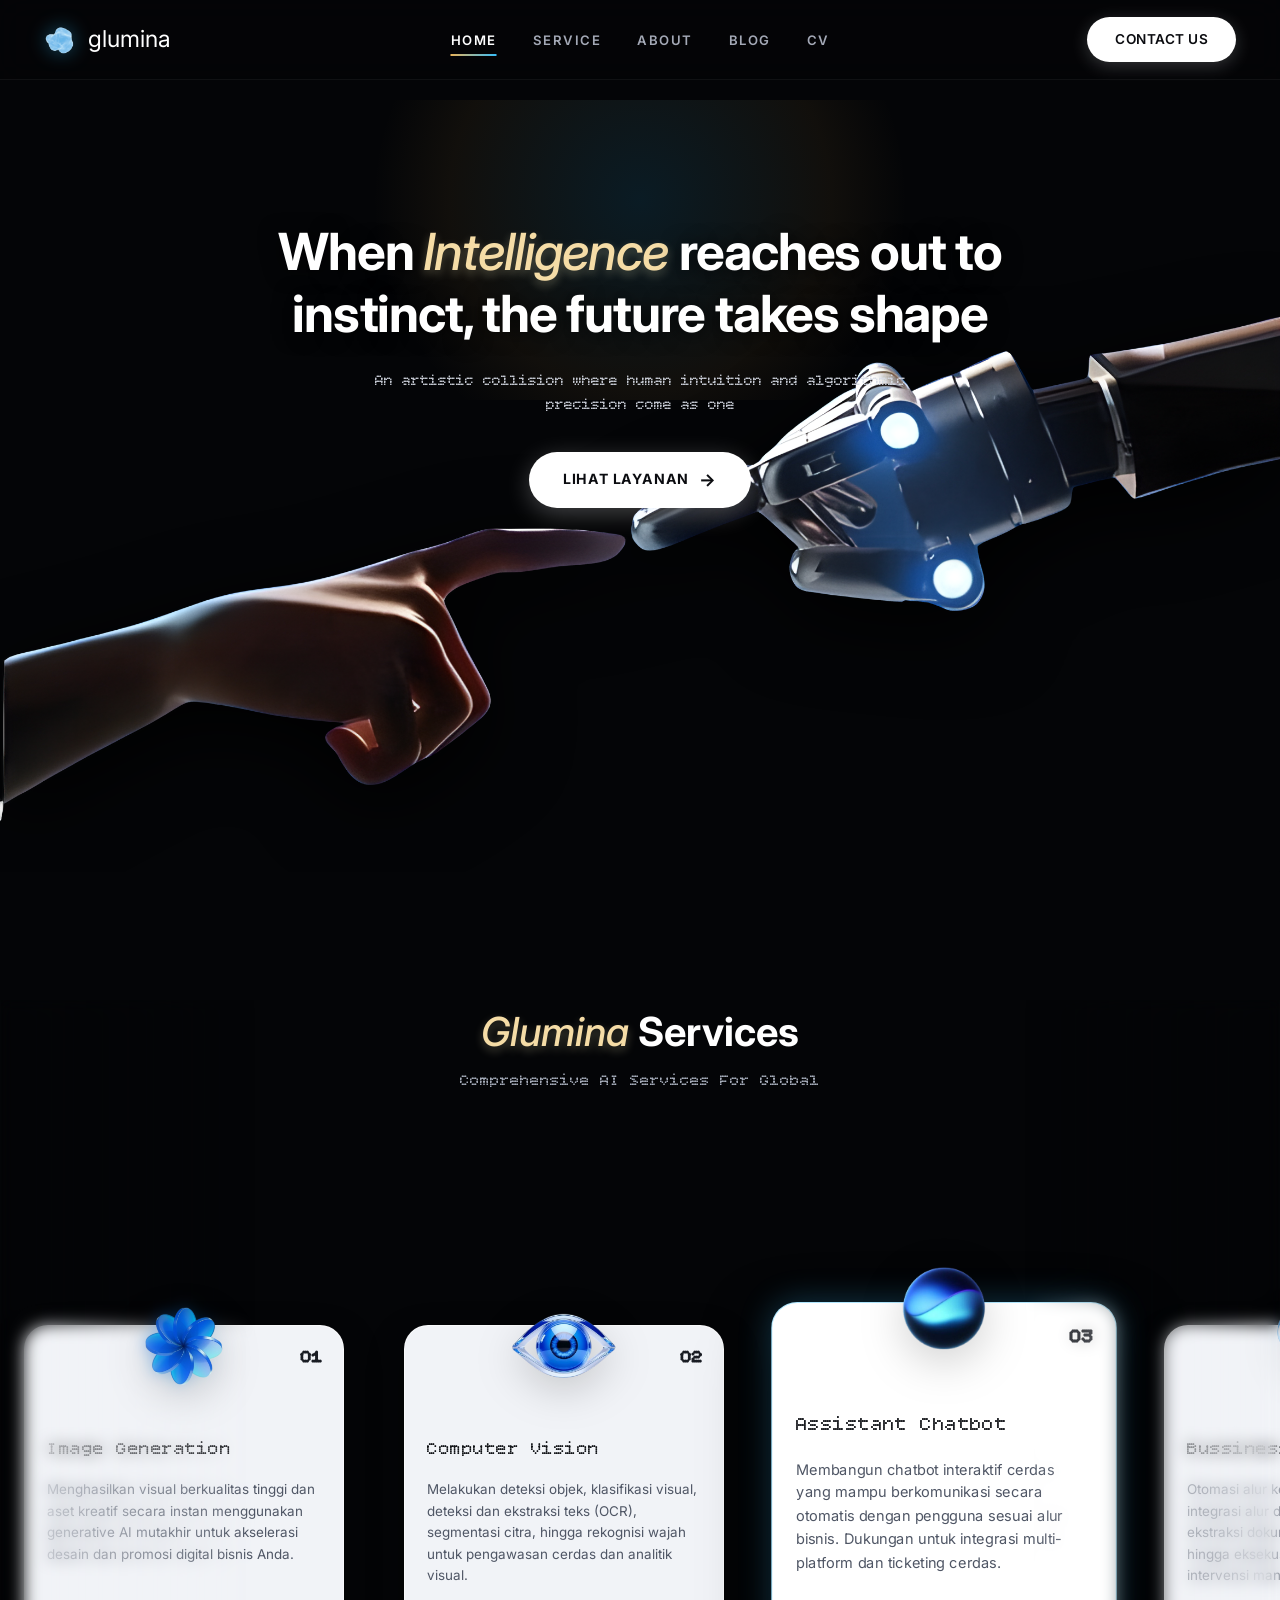
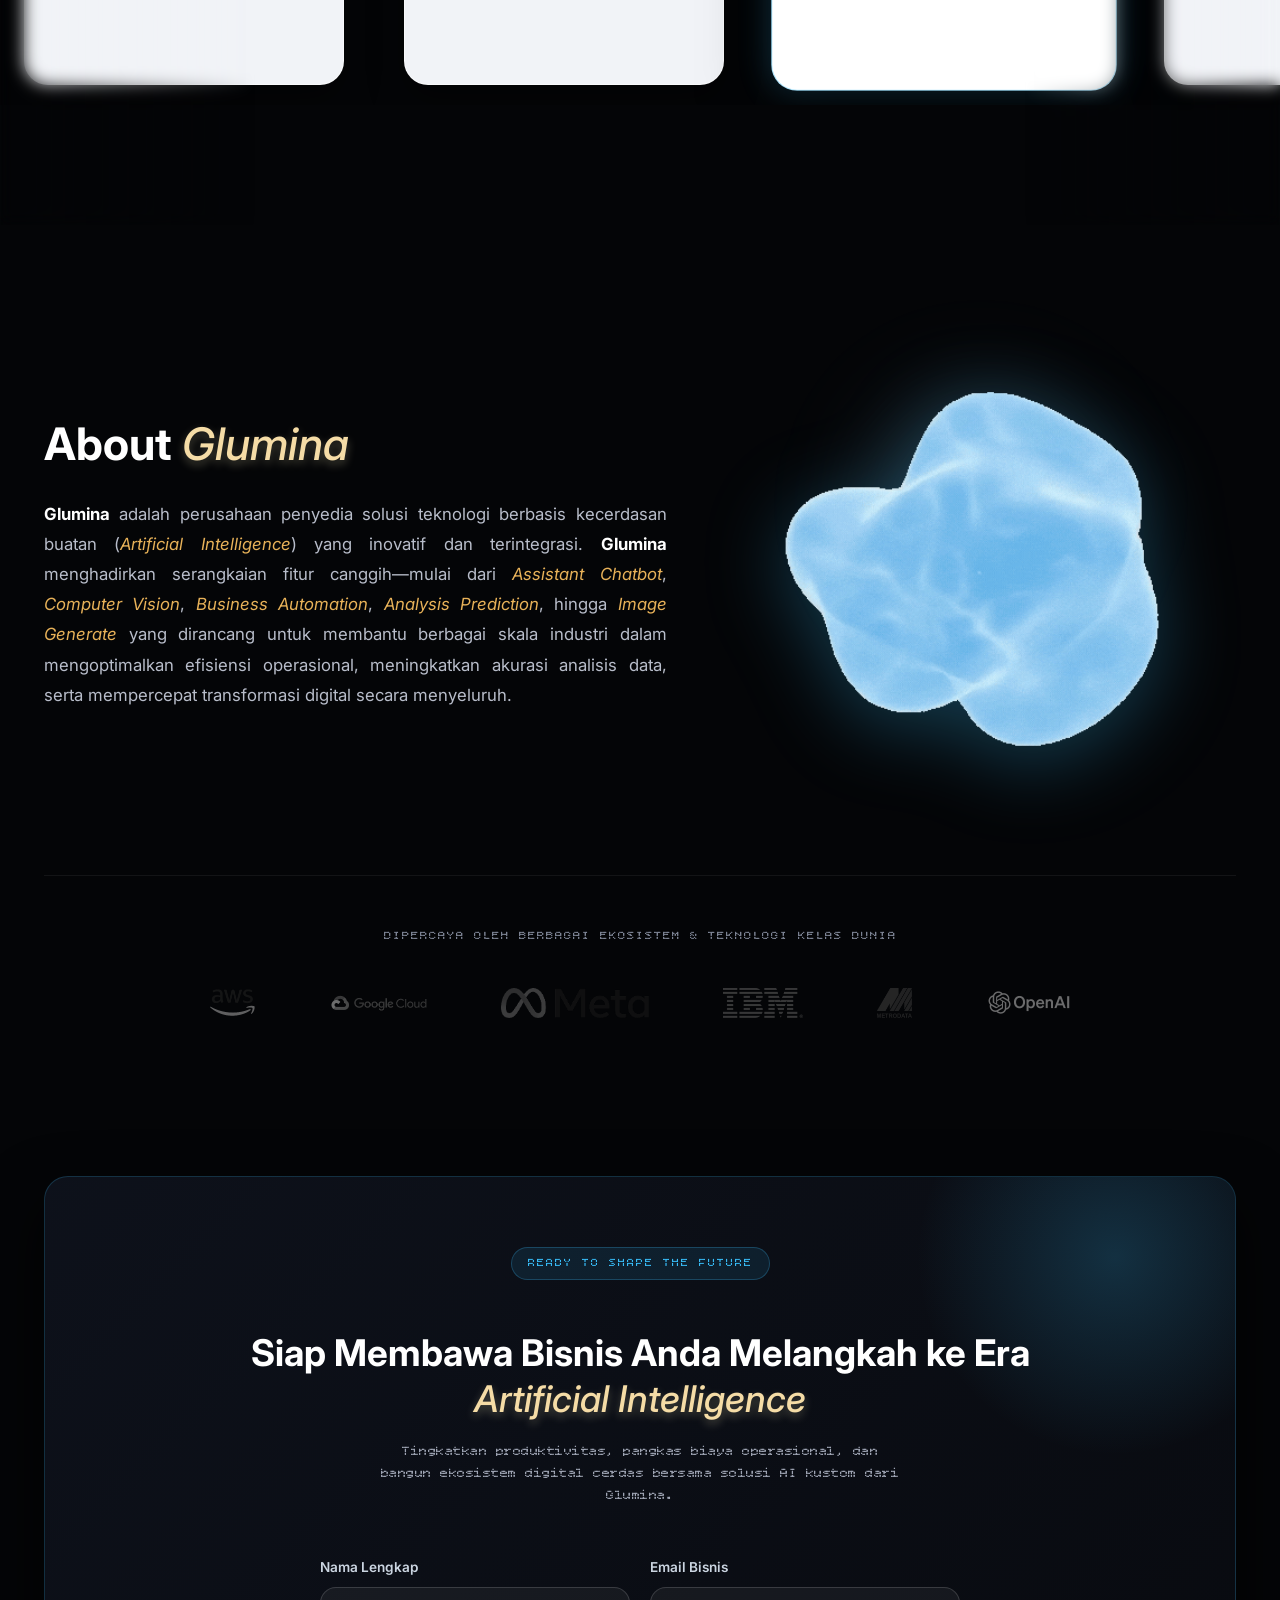
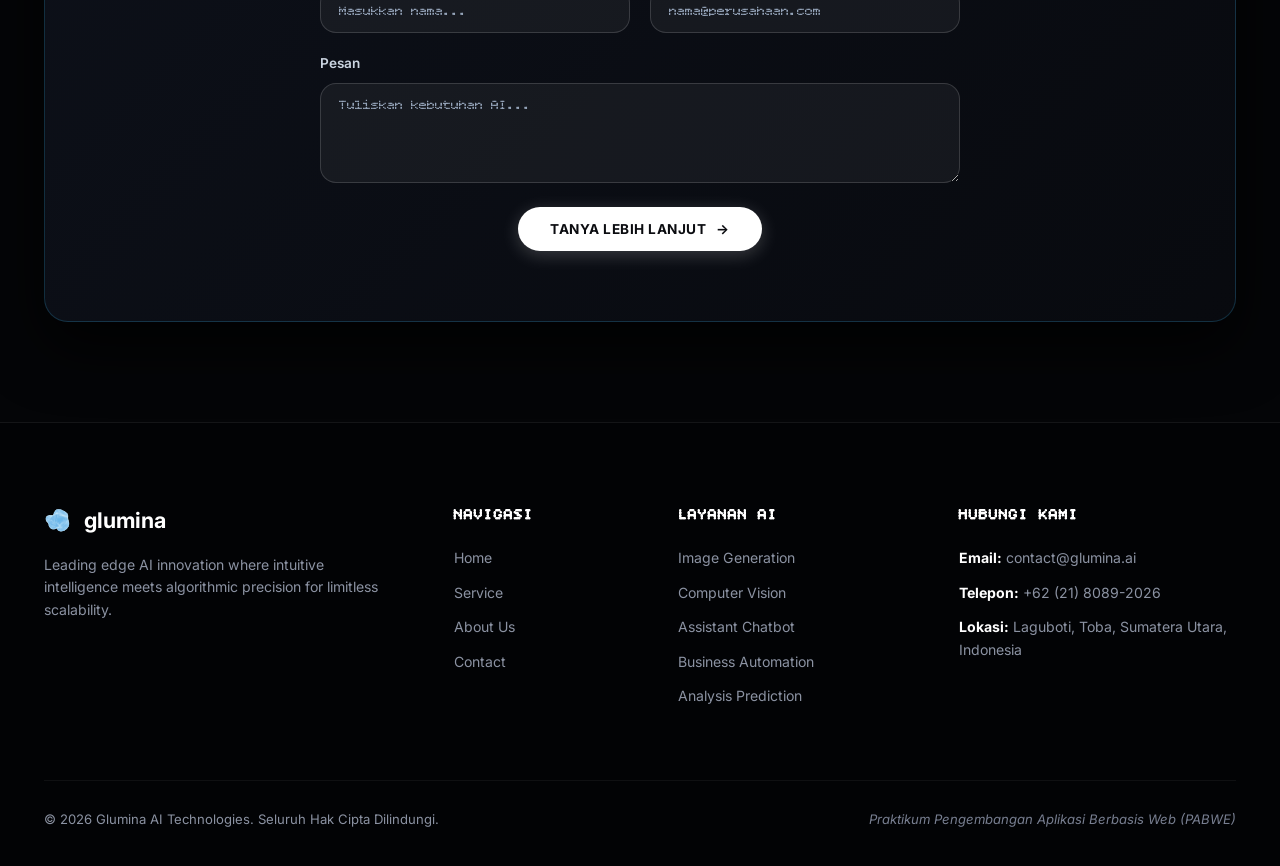
==== commit eca878cb: "update: style placement" ====
--- a/index.html
+++ b/index.html
@@ -10,25 +10,7 @@
     <link rel="preconnect" href="https://fonts.gstatic.com" crossorigin>
     <link href="https://fonts.googleapis.com/css2?family=Bitcount+Single:wght@100..900&family=Inter:ital,opsz,wght@0,14..32,100..900;1,14..32,100..900&display=swap" rel="stylesheet">
     <link rel="icon" type="image/png" href="assets/images/logoglumina.png">
-    <link rel="stylesheet" href="styles/app.css">
-    <style>
-        /* CSS-Only Mobile Navigation Toggle via Checkbox Trick */
-        #nav-toggle-checkbox {
-            display: none;
-        }
-
-        @media screen and (max-width: 768px) {
-            .nav-toggle {
-                display: flex !important;
-            }
-
-            #nav-toggle-checkbox:checked~.main-nav {
-                transform: translateY(0) !important;
-                opacity: 1 !important;
-                pointer-events: auto !important;
-            }
-        }
-    </style>
+    <link rel="stylesheet" href="assets/css/style.css">
 </head>
 
 <body>
--- a/assets/css/style.css
+++ b/assets/css/style.css
@@ -0,0 +1,1935 @@
+/* ==========================================================================
+   GLUMINA AI PLATFORM — COMBINED STYLE.CSS
+   ========================================================================== */
+
+:root {
+    --color-bg: #040507;
+    --color-bg-secondary: #0a0c10;
+    --color-bg-card: #f3f5f8;
+    --color-text-primary: #ffffff;
+    --color-text-secondary: #9ea4b0;
+    --gold-mid: #e8b259;
+    --cyan-accent: #38bdf8;
+    --font-inter: "Inter", sans-serif;
+    --font-bitcount: "Bitcount Single", system-ui, sans-serif;
+    --container-max-width: 1240px;
+    --header-height: 80px;
+    --radius-sm: 8px;
+    --radius-md: 16px;
+    --radius-lg: 24px;
+    --radius-pill: 9999px;
+    --transition-fast: 0.2s ease;
+    --transition-normal: 0.35s cubic-bezier(0.16, 1, 0.3, 1);
+    --transition-slow: 0.6s cubic-bezier(0.16, 1, 0.3, 1);
+}
+
+*,
+*::before,
+*::after {
+    box-sizing: border-box;
+    margin: 0;
+    padding: 0;
+}
+
+html {
+    scroll-behavior: smooth;
+    font-size: 16px;
+    background-color: var(--color-bg);
+    color: var(--color-text-primary);
+}
+
+body {
+    font-family: var(--font-inter);
+    line-height: 1.6;
+    background: var(--color-bg);
+    overflow-x: hidden;
+    -webkit-font-smoothing: antialiased;
+}
+
+img {
+    max-width: 100%;
+    height: auto;
+    display: block;
+}
+
+a {
+    color: inherit;
+    text-decoration: none;
+    transition: color var(--transition-fast);
+}
+
+ul {
+    list-style: none;
+}
+
+.section-container {
+    width: 100%;
+    max-width: var(--container-max-width);
+    margin: 0 auto;
+    padding: 0 24px;
+}
+
+.font-bitcount {
+    font-family: var(--font-bitcount);
+    letter-spacing: 0.5px;
+}
+
+.text-gold-italic {
+    font-style: italic;
+    font-weight: 500;
+    color: #F5DCA6;
+    display: inline-block;
+    text-shadow: 0 4px 9.3px rgba(252, 242, 189, 0.3);
+}
+
+.text-white {
+    color: #ffffff;
+}
+
+.text-muted {
+    color: #9ea4b0 !important;
+}
+
+/* BUTTONS */
+.btn {
+    display: inline-flex;
+    align-items: center;
+    justify-content: center;
+    gap: 10px;
+    font-family: var(--font-inter);
+    font-size: 0.85rem;
+    font-weight: 600;
+    letter-spacing: 0.5px;
+    cursor: pointer;
+    border: none;
+    outline: none;
+    text-decoration: none;
+    transition: transform var(--transition-fast), box-shadow var(--transition-fast), background-color var(--transition-fast);
+}
+
+.btn-pill {
+    border-radius: var(--radius-pill);
+    padding: 12px 28px;
+}
+
+.btn-primary,
+.btn-hero,
+.btn-cta-submit {
+    background: #ffffff;
+    color: #0b0c10;
+    box-shadow: 0 4px 18px rgba(255, 255, 255, 0.2);
+}
+
+.btn-primary:hover,
+.btn-cta-submit:hover {
+    transform: translateY(-2px);
+    background: #eef1f6;
+    box-shadow: 0 8px 24px rgba(255, 255, 255, 0.35);
+}
+
+.btn-hero {
+    padding: 14px 34px;
+    font-size: 0.88rem;
+    font-weight: 700;
+    letter-spacing: 0.8px;
+    box-shadow: 0 6px 25px rgba(255, 255, 255, 0.25);
+}
+
+.btn-hero:hover {
+    transform: translateY(-3px) scale(1.02);
+    box-shadow: 0 10px 30px rgba(56, 189, 248, 0.4);
+}
+
+.btn-hero .arrow-icon,
+.btn-cta-submit .arrow-icon {
+    display: inline-block;
+    transition: transform var(--transition-fast);
+}
+
+.btn-hero .arrow-icon {
+    font-size: 1.1rem;
+}
+
+.btn-hero:hover .arrow-icon {
+    transform: translateX(8px);
+}
+
+.btn-cta-submit:hover .arrow-icon {
+    transform: translateX(4px);
+}
+
+.btn-cta-submit {
+    font-weight: 700;
+    padding: 14px 32px;
+}
+
+/* HEADER & NAV */
+.site-header {
+    position: fixed;
+    top: 0;
+    left: 0;
+    right: 0;
+    height: var(--header-height);
+    z-index: 1000;
+    background: rgba(4, 5, 7, 0.75);
+    backdrop-filter: blur(14px);
+    border-bottom: 1px solid rgba(255, 255, 255, 0.05);
+}
+
+.header-container {
+    max-width: var(--container-max-width);
+    height: 100%;
+    margin: 0 auto;
+    padding: 0 24px;
+    display: flex;
+    align-items: center;
+    justify-content: space-between;
+}
+
+.brand-logo {
+    display: flex;
+    align-items: center;
+    gap: 12px;
+}
+
+.brand-icon {
+    width: 32px;
+    object-fit: contain;
+    filter: drop-shadow(0 0 10px rgba(56, 189, 248, 0.4));
+    transition: transform var(--transition-fast);
+}
+
+.brand-logo:hover .brand-icon {
+    transform: scale(1.1) rotate(5deg);
+}
+
+.brand-name {
+    font-size: 1.45rem;
+    color: #ffffff;
+}
+
+.main-nav {
+    display: flex;
+    align-items: center;
+    position: absolute;
+    left: 50%;
+    transform: translateX(-50%);
+}
+
+.nav-list {
+    display: flex;
+    align-items: center;
+    gap: 36px;
+}
+
+.nav-link {
+    font-size: 0.82rem;
+    font-weight: 600;
+    letter-spacing: 1.5px;
+    color: #a4a9b6;
+    position: relative;
+    padding: 8px 0;
+}
+
+.nav-link::after {
+    content: "";
+    position: absolute;
+    bottom: 0;
+    left: 50%;
+    width: 0;
+    height: 2px;
+    background: linear-gradient(90deg, var(--gold-mid), var(--cyan-accent));
+    transition: width var(--transition-fast), left var(--transition-fast);
+}
+
+.nav-link:hover,
+.nav-link.active {
+    color: #ffffff;
+}
+
+.nav-link:hover::after,
+.nav-link.active::after {
+    width: 100%;
+    left: 0;
+}
+
+@media screen and (min-width: 769px) {
+    .mobile-nav-cta {
+        display: none !important;
+    }
+}
+
+#nav-toggle-checkbox {
+    display: none;
+}
+
+.nav-toggle {
+    display: none;
+    background: transparent;
+    border: none;
+    cursor: pointer;
+    padding: 8px;
+    flex-direction: column;
+    gap: 6px;
+}
+
+.hamburger-line {
+    display: block;
+    width: 24px;
+    height: 2px;
+    background-color: #ffffff;
+    border-radius: 2px;
+}
+
+/* HERO SECTION */
+.hero-section {
+    position: relative;
+    min-height: 100vh;
+    padding: calc(var(--header-height) + 40px) 0 60px 0;
+    margin-top: 100px;
+    display: flex;
+    flex-direction: column;
+    align-items: center;
+    text-align: center;
+    overflow: hidden;
+}
+
+.hero-glow-top {
+    position: absolute;
+    top: -100px;
+    left: 50%;
+    transform: translateX(-50%);
+    width: 650px;
+    height: 400px;
+    background: radial-gradient(circle, rgba(56, 189, 248, 0.12) 0%, rgba(232, 178, 89, 0.06) 50%, transparent 70%);
+    pointer-events: none;
+    z-index: 1;
+}
+
+.hero-content {
+    position: relative;
+    z-index: 10;
+    max-width: 920px;
+    padding: 0 20px;
+    margin-bottom: 20px;
+}
+
+.hero-title {
+    font-size: 3.2rem;
+    line-height: 1.22;
+    letter-spacing: -1.2px;
+    color: #ffffff;
+    margin-bottom: 24px;
+    text-shadow: 0 2px 20px rgba(0, 0, 0, 0.8);
+}
+
+.hero-subtitle {
+    font-family: var(--font-bitcount);
+    font-size: 0.95rem;
+    line-height: 1.6;
+    color: #d8dde7;
+    max-width: 620px;
+    margin: 0 auto 34px auto;
+    opacity: 0.9;
+}
+
+.hero-cta-wrapper {
+    display: flex;
+    justify-content: center;
+    align-items: center;
+    margin-bottom: 10px;
+}
+
+.hero-visual {
+    position: relative;
+    z-index: 2;
+    width: 100%;
+    margin: -600px auto 0 auto;
+    display: flex;
+    justify-content: center;
+    overflow: hidden;
+}
+
+.hero-img {
+    width: 100%;
+    object-fit: cover;
+    filter: drop-shadow(0 20px 40px rgba(0, 0, 0, 0.9));
+    animation: subtleFloat 6s ease-in-out infinite alternate;
+}
+
+@keyframes subtleFloat {
+    0% {
+        transform: translateY(0);
+    }
+
+    100% {
+        transform: translateY(-8px);
+    }
+}
+
+/* SERVICES SECTION */
+.services-section {
+    position: relative;
+    padding: 100px 0 120px 0;
+    background: var(--color-bg);
+    overflow: hidden;
+}
+
+.services-section::before,
+.services-section::after {
+    content: "";
+    position: absolute;
+    top: 0;
+    bottom: 0;
+    width: 20%;
+    z-index: 10;
+    pointer-events: none;
+    backdrop-filter: blur(8px);
+}
+
+.services-section::before {
+    left: 0;
+    mask-image: linear-gradient(to right, #000 0%, transparent 100%);
+}
+
+.services-section::after {
+    right: 0;
+    mask-image: linear-gradient(to left, #000 0%, transparent 100%);
+}
+
+.section-header {
+    text-align: center;
+    margin-bottom: 80px;
+}
+
+.services-title {
+    font-size: 2.5rem;
+    color: #ffffff;
+    margin: -100px 0 5px 0;
+}
+
+.services-subtitle {
+    font-family: var(--font-bitcount);
+    font-size: 1rem;
+    color: #a4abb8;
+    margin-bottom: 70px;
+}
+
+.services-grid {
+    display: flex;
+    flex-wrap: nowrap;
+    overflow-x: auto;
+    scroll-snap-type: x proximity;
+    gap: 60px;
+    align-items: stretch;
+    margin: 20px 0 0 calc(-50vw + 50%);
+    padding: 150px max(24px, calc(50vw - 620px)) 20px max(24px, calc(50vw - 620px));
+    width: 100vw;
+    scrollbar-width: none;
+}
+
+.services-grid::-webkit-scrollbar {
+    display: none;
+}
+
+.service-card {
+    position: relative;
+    background: #f1f3f7;
+    border-radius: var(--radius-lg);
+    padding: 30px 22px 28px;
+    display: flex;
+    flex-direction: column;
+    box-shadow: 0 15px 35px rgba(0, 0, 0, 0.4);
+    transition: all var(--transition-slow);
+    border: 1px solid rgba(255, 255, 255, 0.6);
+    min-height: 360px;
+    flex: 0 0 320px;
+    scroll-snap-align: center;
+}
+
+.service-card:hover {
+    transform: scale(1.05) translateY(-12px);
+    box-shadow: 0 25px 50px rgba(56, 189, 248, 0.25);
+    background: #ffffff;
+}
+
+.card-badge {
+    position: absolute;
+    top: 18px;
+    right: 20px;
+    font-family: var(--font-bitcount);
+    font-size: 1.15rem;
+    font-weight: 700;
+    color: #1a1d24;
+}
+
+.card-visual-wrapper {
+    width: 100%;
+    display: flex;
+    justify-content: center;
+    margin: -80px 0 20px 0;
+    transition: all var(--transition-slow);
+}
+
+.card-img {
+    max-width: 140px;
+    max-height: 140px;
+    object-fit: contain;
+    filter: drop-shadow(0 12px 20px rgba(0, 0, 0, 0.18));
+}
+
+.service-card:hover .card-img {
+    transform: scale(1.08) translateY(-4px);
+}
+
+.featured-card {
+    transform: scale(1.08) translateY(-8px);
+    background: #ffffff;
+    border: 1px solid rgba(56, 189, 248, 0.4);
+    box-shadow: 0 25px 60px rgba(0, 0, 0, 0.5), 0 0 30px rgba(56, 189, 248, 0.3);
+}
+
+.featured-card .card-visual-wrapper {
+    margin-top: -100px;
+}
+
+.featured-card .card-img {
+    max-width: 200px;
+    max-height: 200px;
+}
+
+.card-content {
+    flex: 1;
+    display: flex;
+    flex-direction: column;
+}
+
+.card-title {
+    font-size: 1.15rem;
+    font-weight: 400;
+    color: #111317;
+    margin-bottom: 14px;
+}
+
+.card-description {
+    font-size: 0.84rem;
+    line-height: 1.6;
+    color: #4f5665;
+}
+
+/* ABOUT & PARTNERS SECTION */
+.about-section {
+    padding: 120px 0 90px 0;
+    background: var(--color-bg);
+    overflow: hidden;
+}
+
+.about-grid {
+    display: grid;
+    grid-template-columns: 1.1fr 0.9fr;
+    gap: 60px;
+    align-items: center;
+    margin-bottom: 90px;
+}
+
+.about-title {
+    font-size: 2.8rem;
+    color: #ffffff;
+    margin-bottom: 28px;
+    line-height: 1.15;
+}
+
+.about-description p {
+    font-size: 1.05rem;
+    line-height: 1.8;
+    color: #b8bdca;
+    text-align: justify;
+}
+
+.about-description strong {
+    color: #ffffff;
+}
+
+.about-description em {
+    color: var(--gold-mid);
+    font-style: italic;
+}
+
+.about-media-wrapper {
+    position: relative;
+    display: flex;
+    justify-content: center;
+}
+
+.blob-glow {
+    position: absolute;
+    width: 320px;
+    height: 320px;
+    background: radial-gradient(circle, rgba(160, 220, 255, 0.22) 0%, transparent 70%);
+    filter: blur(40px);
+    pointer-events: none;
+}
+
+.about-blob-img {
+    width: 100%;
+    max-width: 440px;
+    object-fit: contain;
+    position: relative;
+    z-index: 2;
+    filter: drop-shadow(0 15px 40px rgba(56, 189, 248, 0.3));
+    transition: transform var(--transition-normal);
+}
+
+.partners-section {
+    padding-top: 50px;
+    border-top: 1px solid rgba(255, 255, 255, 0.06);
+    text-align: center;
+}
+
+.partners-label {
+    font-family: var(--font-bitcount);
+    font-size: 0.8rem;
+    letter-spacing: 1px;
+    color: #7b8292;
+    text-transform: uppercase;
+    margin-bottom: 34px;
+}
+
+.partners-row {
+    display: flex;
+    justify-content: center;
+    flex-wrap: wrap;
+    gap: 50px;
+}
+
+.partner-item {
+    display: flex;
+    padding: 8px 12px;
+}
+
+.partner-logo {
+    height: 30px;
+    object-fit: contain;
+    filter: grayscale(100%) brightness(0.8) contrast(1.1);
+    opacity: 0.7;
+    transition: all var(--transition-fast);
+}
+
+.partner-item:hover .partner-logo {
+    filter: grayscale(0%) brightness(1.2);
+    opacity: 1;
+    transform: scale(1.12);
+}
+
+/* CTA SECTION */
+.cta-section {
+    padding: 60px 0 100px 0;
+    background: var(--color-bg);
+}
+
+.cta-card {
+    position: relative;
+    background: linear-gradient(135deg, rgba(14, 18, 28, 0.95) 0%, rgba(8, 10, 15, 0.98) 100%);
+    border: 1px solid rgba(56, 189, 248, 0.2);
+    border-radius: var(--radius-lg);
+    padding: 70px 48px;
+    text-align: center;
+    overflow: hidden;
+    box-shadow: 0 25px 60px rgba(0, 0, 0, 0.8);
+}
+
+.cta-glow-circle {
+    position: absolute;
+    top: -120px;
+    right: -80px;
+    width: 400px;
+    height: 400px;
+    background: radial-gradient(circle, rgba(56, 189, 248, 0.2) 0%, transparent 70%);
+    pointer-events: none;
+}
+
+.cta-content {
+    position: relative;
+    z-index: 2;
+    max-width: 780px;
+    margin: 0 auto;
+}
+
+.cta-badge {
+    display: inline-block;
+    font-size: 0.75rem;
+    letter-spacing: 2px;
+    color: var(--cyan-accent);
+    background: rgba(56, 189, 248, 0.1);
+    padding: 6px 16px;
+    border-radius: var(--radius-pill);
+    border: 1px solid rgba(56, 189, 248, 0.25);
+    margin-bottom: 20px;
+}
+
+.cta-title {
+    font-size: 2.3rem;
+    line-height: 1.25;
+    color: #ffffff;
+    margin: 30px 0 20px;
+}
+
+.cta-description {
+    font-family: var(--font-bitcount);
+    font-size: 0.85rem;
+    line-height: 1.6;
+    color: #9ea4b3;
+    max-width: 520px;
+    margin: 0 auto 50px auto;
+}
+
+.cta-form {
+    max-width: 640px;
+    margin: 0 auto;
+    text-align: left;
+}
+
+.cta-form-grid {
+    display: grid;
+    grid-template-columns: 1fr 1fr;
+    gap: 20px;
+    margin-bottom: 24px;
+}
+
+.form-group {
+    display: flex;
+    flex-direction: column;
+    gap: 8px;
+}
+
+.form-group.full-width {
+    grid-column: 1 / -1;
+}
+
+.form-label {
+    font-size: 0.85rem;
+    font-weight: 600;
+    color: #cbd5e1;
+}
+
+.cta-field {
+    width: 100%;
+    background: rgba(255, 255, 255, 0.05);
+    border: 1px solid rgba(255, 255, 255, 0.15);
+    border-radius: var(--radius-md);
+    padding: 14px 18px;
+    font-size: 0.92rem;
+    color: #ffffff;
+    transition: border-color var(--transition-fast), box-shadow var(--transition-fast);
+}
+
+.cta-field::placeholder {
+    font-family: var(--font-bitcount);
+    color: #94a3b8;
+    font-size: 0.85rem;
+}
+
+.cta-field:focus {
+    outline: none;
+    border-color: var(--cyan-accent);
+    box-shadow: 0 0 20px rgba(56, 189, 248, 0.25);
+}
+
+.cta-textarea {
+    resize: vertical;
+    min-height: 100px;
+}
+
+.form-submit-wrapper {
+    text-align: center;
+}
+
+/* FOOTER SECTION */
+.site-footer {
+    background: #020305;
+    border-top: 1px solid rgba(255, 255, 255, 0.07);
+    padding: 80px 0 36px 0;
+    color: #8b92a2;
+}
+
+.footer-top {
+    display: grid;
+    grid-template-columns: 2fr 1fr 1.3fr 1.5fr;
+    gap: 40px;
+    margin-bottom: 60px;
+}
+
+.footer-brand-col {
+    padding-right: 20px;
+}
+
+.footer-brand {
+    display: flex;
+    align-items: center;
+    gap: 12px;
+    margin-bottom: 16px;
+}
+
+.footer-logo {
+    width: 28px;
+}
+
+.footer-brand-name {
+    font-size: 1.35rem;
+    font-weight: 700;
+    color: #ffffff;
+}
+
+.footer-tagline {
+    font-size: 0.88rem;
+    line-height: 1.6;
+    margin-bottom: 24px;
+}
+
+.footer-heading {
+    font-size: 0.95rem;
+    font-weight: 700;
+    color: #ffffff;
+    letter-spacing: 1px;
+    margin-bottom: 20px;
+    text-transform: uppercase;
+}
+
+.footer-nav li,
+.footer-contact li {
+    margin-bottom: 12px;
+    font-size: 0.88rem;
+}
+
+.footer-link {
+    color: #8b92a2;
+}
+
+.footer-link:hover {
+    color: #ffffff;
+    padding-left: 4px;
+}
+
+.footer-contact strong {
+    color: #ffffff;
+}
+
+.footer-bottom {
+    display: flex;
+    align-items: center;
+    justify-content: space-between;
+    flex-wrap: wrap;
+    gap: 16px;
+    padding-top: 28px;
+    border-top: 1px solid rgba(255, 255, 255, 0.05);
+    font-size: 0.82rem;
+}
+
+.footer-academic {
+    color: #787f91;
+    font-style: italic;
+}
+
+/* BLOG & ARTICLE COMPONENTS */
+.bs-blog-card {
+    background: rgba(13, 17, 23, 0.7);
+    border: 1px solid rgba(255, 255, 255, 0.09);
+    border-radius: var(--radius-md);
+    overflow: hidden;
+    transition: transform var(--transition-fast), border-color var(--transition-fast), box-shadow var(--transition-fast);
+    backdrop-filter: blur(10px);
+    display: flex;
+    flex-direction: column;
+    height: 100%;
+}
+
+.bs-blog-card:hover {
+    transform: translateY(-6px);
+    border-color: rgba(56, 189, 248, 0.45);
+    box-shadow: 0 16px 36px rgba(0, 0, 0, .6), 0 0 24px rgba(56, 189, 248, .18);
+}
+
+.bs-card-img-wrapper {
+    position: relative;
+    width: 100%;
+    height: 220px;
+    overflow: hidden;
+    background: #080a0e;
+}
+
+.bs-card-img {
+    width: 100%;
+    height: 100%;
+    object-fit: cover;
+    transition: transform var(--transition-slow);
+}
+
+.bs-blog-card:hover .bs-card-img {
+    transform: scale(1.06);
+}
+
+.bs-card-badge {
+    position: absolute;
+    top: 14px;
+    left: 14px;
+    background: rgba(4, 5, 7, .85);
+    backdrop-filter: blur(8px);
+    color: var(--cyan-accent);
+    border: 1px solid rgba(56, 189, 248, .4);
+    padding: 6px 14px;
+    border-radius: var(--radius-pill);
+    font-size: .75rem;
+    font-weight: 600;
+    display: inline-flex;
+    align-items: center;
+    gap: 6px;
+    z-index: 2;
+}
+
+.bs-blog-card .card-body {
+    padding: 24px;
+    display: flex;
+    flex-direction: column;
+    flex-grow: 1;
+}
+
+.bs-card-meta {
+    font-size: .8rem;
+    color: #8b949e;
+    margin-bottom: 12px;
+    display: flex;
+    align-items: center;
+    gap: 14px;
+    flex-wrap: wrap;
+}
+
+.bs-card-meta-item {
+    display: inline-flex;
+    align-items: center;
+    gap: 5px;
+}
+
+.bs-card-title {
+    font-size: 1.05rem;
+    font-weight: 600;
+    line-height: 1.45;
+    margin-bottom: 10px;
+    color: #fff;
+    transition: color var(--transition-fast);
+}
+
+.bs-card-title a {
+    color: #fff;
+    text-decoration: none;
+}
+
+.bs-card-title a:hover,
+.bs-blog-card:hover .bs-card-title a {
+    color: var(--cyan-accent);
+}
+
+.bs-card-text {
+    font-size: .88rem;
+    color: #a4abb8;
+    line-height: 1.6;
+    margin-bottom: 20px;
+    flex-grow: 1;
+}
+
+.bs-btn-link {
+    color: var(--cyan-accent);
+    font-size: .85rem;
+    font-weight: 600;
+    text-decoration: none;
+    display: inline-flex;
+    align-items: center;
+    gap: 8px;
+    transition: gap var(--transition-fast), color var(--transition-fast);
+    border: none;
+    background: none;
+    padding: 0;
+}
+
+.bs-btn-link:hover {
+    gap: 12px;
+    color: #fff;
+}
+
+.blog-hero {
+    padding-top: calc(var(--header-height) + 50px);
+    padding-bottom: 60px;
+}
+
+.blog-hero-title {
+    font-size: 2.8rem;
+    font-weight: 400;
+    color: #fff;
+    display: block;
+    width: 100%;
+    text-align: left;
+    margin-bottom: 12px;
+}
+
+.blog-hero-subtitle {
+    font-family: var(--font-bitcount);
+    color: #9ea4b0;
+    font-size: .95rem;
+    max-width: 680px;
+    display: block;
+    text-align: left;
+    margin: 0 0 40px 0;
+    letter-spacing: .3px;
+    line-height: 1.6;
+}
+
+.blog-search-box {
+    position: relative;
+    max-width: 480px;
+    margin: 0 auto 30px;
+}
+
+.blog-search-input {
+    width: 100%;
+    background: rgba(255, 255, 255, .05);
+    border: 1px solid rgba(255, 255, 255, .12);
+    border-radius: var(--radius-pill);
+    padding: 12px 20px 12px 48px;
+    color: #fff;
+    font-family: var(--font-inter);
+    font-size: .9rem;
+    transition: all var(--transition-fast);
+}
+
+.blog-search-input:focus {
+    outline: none;
+    background: rgba(255, 255, 255, .08);
+    border-color: var(--cyan-accent);
+    box-shadow: 0 0 15px rgba(56, 189, 248, .25);
+}
+
+.blog-search-icon {
+    position: absolute;
+    left: 18px;
+    top: 50%;
+    transform: translateY(-50%);
+    color: #9ca3af;
+    font-size: 1.1rem;
+}
+
+/* ARTICLE DETAIL & SIDEBAR */
+.article-section {
+    padding: calc(var(--header-height) + 40px) 0 80px;
+    min-height: 80vh;
+}
+
+.article-layout {
+    display: grid;
+    grid-template-columns: minmax(0, 1fr) minmax(240px, 300px);
+    gap: 32px;
+    align-items: start;
+}
+
+.article-sidebar-sticky {
+    position: sticky;
+    top: calc(var(--header-height) + 20px);
+    display: flex;
+    flex-direction: column;
+    gap: 24px;
+}
+
+.article-sidebar-card,
+.article-cta-banner {
+    background: rgba(13, 17, 23, 0.85);
+    border: 1px solid rgba(255, 255, 255, 0.09);
+    border-radius: var(--radius-md);
+    padding: 24px;
+}
+
+.article-sidebar-title {
+    display: flex;
+    align-items: center;
+    gap: 8px;
+    color: #ffffff;
+    font-size: 1rem;
+    font-weight: 700;
+    margin-bottom: 16px;
+}
+
+.article-cta-banner {
+    text-align: center;
+}
+
+.article-cta-icon {
+    display: block;
+    font-size: 2.5rem;
+    color: var(--cyan-accent);
+    margin-bottom: 8px;
+}
+
+.article-cta-title {
+    color: #ffffff;
+    font-size: 1.15rem;
+    font-weight: 700;
+    line-height: 1.4;
+    margin-bottom: 10px;
+}
+
+.article-cta-text {
+    color: #c0c6d4;
+    font-size: 0.9rem;
+    line-height: 1.6;
+    margin-bottom: 18px;
+}
+
+.article-author-bio {
+    color: #c0c6d4;
+    font-size: 0.88rem;
+    line-height: 1.6;
+}
+
+.related-articles {
+    margin-top: 40px;
+    padding-top: 32px;
+    border-top: 1px solid rgba(255, 255, 255, 0.12);
+}
+
+.back-link {
+    display: inline-flex;
+    align-items: center;
+    gap: 8px;
+    color: var(--cyan-accent);
+    font-size: 0.88rem;
+    font-weight: 600;
+    margin-bottom: 36px;
+    transition: gap var(--transition-fast), color var(--transition-fast);
+    text-decoration: none;
+}
+
+.back-link:hover {
+    gap: 12px;
+    color: #ffffff;
+}
+
+.key-takeaways-card {
+    background: rgba(56, 189, 248, 0.06);
+    border: 1px solid rgba(56, 189, 248, 0.2);
+    border-left: 4px solid var(--cyan-accent);
+    border-radius: var(--radius-md);
+    padding: 28px 28px 24px;
+    margin-bottom: 36px;
+}
+
+.key-takeaways-title {
+    display: flex;
+    align-items: center;
+    gap: 10px;
+    color: var(--cyan-accent);
+    font-size: 1rem;
+    font-weight: 700;
+    letter-spacing: 0.5px;
+    margin-bottom: 18px;
+}
+
+.key-takeaways-card ul {
+    list-style: none;
+    padding: 0;
+    margin: 0;
+}
+
+.key-takeaways-card ul li {
+    position: relative;
+    padding-left: 22px;
+    margin-bottom: 10px;
+    font-size: 0.92rem;
+    color: #c0c6d4;
+    line-height: 1.6;
+}
+
+.key-takeaways-card ul li::before {
+    content: "✓";
+    position: absolute;
+    left: 0;
+    color: var(--cyan-accent);
+    font-weight: 700;
+}
+
+.article-header-badge {
+    display: inline-flex;
+    align-items: center;
+    gap: 8px;
+    background: rgba(56, 189, 248, 0.12);
+    border: 1px solid rgba(56, 189, 248, 0.3);
+    color: var(--cyan-accent);
+    padding: 6px 18px;
+    border-radius: var(--radius-pill);
+    font-size: 0.82rem;
+    font-weight: 600;
+    margin-bottom: 20px;
+}
+
+.article-hero-title {
+    font-size: 2.5rem;
+    font-weight: 600;
+    color: #ffffff;
+    line-height: 1.3;
+    margin-bottom: 24px;
+}
+
+.article-cover-img {
+    width: 100%;
+    max-height: 440px;
+    object-fit: cover;
+    border-radius: var(--radius-lg);
+    border: 1px solid rgba(255, 255, 255, 0.12);
+    box-shadow: 0 20px 40px rgba(0, 0, 0, 0.5);
+    margin-bottom: 40px;
+}
+
+.article-body-text {
+    color: #c0c6d4;
+    font-size: 1.05rem;
+    line-height: 1.85;
+}
+
+.article-body-text p {
+    margin-bottom: 24px;
+}
+
+.article-body-text h2 {
+    color: #ffffff;
+    font-size: 1.6rem;
+    font-weight: 600;
+    margin: 40px 0 18px;
+    display: flex;
+    align-items: center;
+    gap: 10px;
+}
+
+.article-body-text h3 {
+    color: #ffffff;
+    font-size: 1.25rem;
+    font-weight: 600;
+    margin: 32px 0 14px;
+}
+
+.article-body-text ul,
+.article-body-text ol {
+    padding-left: 24px;
+    margin-bottom: 24px;
+    color: #c0c6d4;
+}
+
+.article-body-text li {
+    margin-bottom: 8px;
+    line-height: 1.7;
+}
+
+.article-body-text strong {
+    color: #ffffff;
+}
+
+.ai-callout-box {
+    background: rgba(13, 17, 23, 0.9);
+    border: 1px solid rgba(56, 189, 248, 0.3);
+    border-radius: var(--radius-md);
+    padding: 24px 28px;
+    margin: 32px 0;
+}
+
+.ai-callout-title {
+    display: flex;
+    align-items: center;
+    gap: 10px;
+    color: var(--cyan-accent);
+    font-weight: 700;
+    font-size: 0.95rem;
+    margin-bottom: 12px;
+}
+
+.share-bar {
+    display: flex;
+    align-items: center;
+    justify-content: space-between;
+    flex-wrap: wrap;
+    gap: 16px;
+    width: 100%;
+    background: rgba(255, 255, 255, 0.04);
+    border: 1px solid rgba(255, 255, 255, 0.08);
+    border-radius: var(--radius-md);
+    padding: 18px 24px;
+    margin: 40px 0 20px;
+}
+
+.share-btn-group {
+    display: flex;
+    gap: 12px;
+    flex-wrap: wrap;
+}
+
+.btn-action-icon {
+    display: inline-flex;
+    align-items: center;
+    gap: 8px;
+    background: rgba(255, 255, 255, 0.06);
+    border: 1px solid rgba(255, 255, 255, 0.12);
+    border-radius: var(--radius-pill);
+    padding: 8px 18px;
+    font-size: 0.82rem;
+    font-weight: 600;
+    color: #a4abb8;
+    cursor: pointer;
+    transition: all var(--transition-fast);
+}
+
+.btn-action-icon:hover {
+    background: rgba(56, 189, 248, 0.15);
+    border-color: var(--cyan-accent);
+    color: #ffffff;
+    transform: translateY(-2px);
+}
+
+.article-author-card {
+    display: flex;
+    align-items: flex-start;
+    gap: 20px;
+    width: 100%;
+    background: rgba(255, 255, 255, 0.03);
+    border: 1px solid rgba(255, 255, 255, 0.07);
+    border-radius: var(--radius-md);
+    padding: 24px;
+}
+
+.article-author-avatar {
+    display: flex;
+    align-items: center;
+    justify-content: center;
+    width: 52px;
+    height: 52px;
+    min-width: 52px;
+    background: linear-gradient(135deg, rgba(56, 189, 248, 0.2), rgba(232, 178, 89, 0.15));
+    border: 1px solid rgba(56, 189, 248, 0.3);
+    border-radius: 50%;
+    font-size: 1.4rem;
+    color: var(--cyan-accent);
+}
+
+.related-title {
+    font-size: 1.5rem;
+    font-weight: 600;
+    color: #ffffff;
+    margin-bottom: 28px;
+    display: flex;
+    align-items: center;
+}
+
+/* CV SPECIFIC OVERRIDES */
+.cv-avatar-glow {
+    box-shadow: 0 0 25px rgba(56, 189, 248, 0.3);
+}
+
+.cv-cert-list li {
+    display: flex;
+    justify-content: space-between;
+    align-items: center;
+    padding: 8px 0;
+    border-bottom: 1px solid rgba(255, 255, 255, 0.06);
+    font-size: 0.88rem;
+    color: #a4abb8;
+}
+
+.cv-cert-list li:last-child {
+    border-bottom: none;
+}
+
+.cv-cert-date {
+    color: #9ea4b0;
+    font-size: 0.8rem;
+    white-space: nowrap;
+}
+
+/* MEDIA QUERIES */
+@media screen and (max-width: 1200px) {
+    .services-grid {
+        grid-template-columns: repeat(3, 1fr);
+    }
+
+    .featured-card {
+        transform: none;
+    }
+
+    .footer-top {
+        grid-template-columns: 1.5fr 1fr 1fr;
+    }
+
+    .footer-col:last-child {
+        grid-column: span 3;
+    }
+}
+
+@media screen and (max-width: 992px) {
+    .hero-title {
+        font-size: 2.5rem;
+    }
+
+    .about-grid {
+        grid-template-columns: 1fr;
+        gap: 40px;
+        text-align: center;
+    }
+
+    .about-description p {
+        text-align: left;
+    }
+
+    .about-media-wrapper {
+        order: -1;
+    }
+
+    .services-grid {
+        grid-template-columns: repeat(2, 1fr);
+    }
+
+    .footer-top {
+        grid-template-columns: 1fr 1fr;
+    }
+
+    .footer-col:last-child {
+        grid-column: span 2;
+    }
+}
+
+@media screen and (max-width: 768px) {
+    :root {
+        --header-height: 70px;
+    }
+
+    .nav-toggle {
+        display: flex;
+    }
+
+    .header-action {
+        display: none;
+    }
+
+    .main-nav {
+        position: fixed;
+        top: var(--header-height);
+        left: 0;
+        right: 0;
+        background: rgba(6, 8, 12, 0.98);
+        backdrop-filter: blur(20px);
+        border-bottom: 1px solid rgba(255, 255, 255, 0.1);
+        padding: 28px 24px;
+        flex-direction: column;
+        align-items: flex-start;
+        transform: translateY(-120%);
+        opacity: 0;
+        pointer-events: none;
+        transition: transform 0.35s ease, opacity 0.3s ease;
+    }
+
+    #nav-toggle-checkbox:checked~.main-nav {
+        transform: translateY(0);
+        opacity: 1;
+        pointer-events: auto;
+    }
+
+    .nav-list {
+        flex-direction: column;
+        align-items: flex-start;
+        gap: 20px;
+        width: 100%;
+    }
+
+    .nav-link {
+        font-size: 1rem;
+        display: block;
+        width: 100%;
+    }
+
+    .hero-section {
+        padding-top: calc(var(--header-height) + 20px);
+        min-height: auto;
+    }
+
+    .hero-title {
+        font-size: 1.85rem;
+    }
+
+    .article-layout {
+        grid-template-columns: 1fr;
+        gap: 32px;
+    }
+
+    .article-sidebar-sticky {
+        position: static;
+    }
+
+    .article-hero-title {
+        font-size: 1.75rem;
+    }
+
+    .share-bar {
+        flex-direction: column;
+        align-items: flex-start;
+    }
+
+    .article-author-card {
+        flex-direction: column;
+    }
+}
+
+/* === BLOG STYLES === */
+.bs-blog-card {
+    background: rgba(13, 17, 23, 0.7);
+    border: 1px solid rgba(255, 255, 255, 0.09);
+    border-radius: var(--radius-md);
+    overflow: hidden;
+    transition: transform var(--transition-fast), border-color var(--transition-fast), box-shadow var(--transition-fast);
+    backdrop-filter: blur(10px);
+    display: flex;
+    flex-direction: column;
+    height: 100%;
+}
+
+.bs-blog-card:hover {
+    transform: translateY(-6px);
+    border-color: rgba(56, 189, 248, 0.45);
+    box-shadow: 0 16px 36px rgba(0, 0, 0, .6), 0 0 24px rgba(56, 189, 248, .18);
+}
+
+.bs-card-img-wrapper {
+    position: relative;
+    width: 100%;
+    height: 220px;
+    overflow: hidden;
+    background: #080a0e;
+}
+
+.bs-card-img {
+    width: 100%;
+    height: 100%;
+    object-fit: cover;
+    transition: transform var(--transition-slow);
+}
+
+.bs-blog-card:hover .bs-card-img {
+    transform: scale(1.06);
+}
+
+.bs-card-badge {
+    position: absolute;
+    top: 14px;
+    left: 14px;
+    background: rgba(4, 5, 7, .85);
+    backdrop-filter: blur(8px);
+    color: var(--cyan-accent);
+    border: 1px solid rgba(56, 189, 248, .4);
+    padding: 6px 14px;
+    border-radius: var(--radius-pill);
+    font-size: .75rem;
+    font-weight: 600;
+    display: inline-flex;
+    align-items: center;
+    gap: 6px;
+    z-index: 2;
+}
+
+.bs-blog-card .card-body {
+    padding: 24px;
+    display: flex;
+    flex-direction: column;
+    flex-grow: 1;
+}
+
+.bs-card-meta {
+    font-size: .8rem;
+    color: #8b949e;
+    margin-bottom: 12px;
+    display: flex;
+    align-items: center;
+    gap: 14px;
+    flex-wrap: wrap;
+}
+
+.bs-card-meta-item {
+    display: inline-flex;
+    align-items: center;
+    gap: 5px;
+}
+
+.bs-card-title {
+    font-size: 1.05rem;
+    font-weight: 600;
+    line-height: 1.45;
+    margin-bottom: 10px;
+    color: #fff;
+    transition: color var(--transition-fast);
+}
+
+.bs-card-title a {
+    color: #fff;
+    text-decoration: none;
+}
+
+.bs-card-title a:hover,
+.bs-blog-card:hover .bs-card-title a {
+    color: var(--cyan-accent);
+}
+
+.bs-card-text {
+    font-size: .88rem;
+    color: #a4abb8;
+    line-height: 1.6;
+    margin-bottom: 20px;
+    flex-grow: 1;
+}
+
+.bs-btn-link {
+    color: var(--cyan-accent);
+    font-size: .85rem;
+    font-weight: 600;
+    text-decoration: none;
+    display: inline-flex;
+    align-items: center;
+    gap: 8px;
+    transition: gap var(--transition-fast), color var(--transition-fast);
+    border: none;
+    background: none;
+    padding: 0;
+}
+
+.bs-btn-link:hover {
+    gap: 12px;
+    color: #fff;
+}
+
+/* ── Blog list page ───────────────────────────────────────────────────────── */
+.blog-hero {
+    padding-top: calc(var(--header-height) + 50px);
+    padding-bottom: 60px;
+}
+
+.blog-hero-title {
+    font-size: 2.8rem;
+    font-weight: 400;
+    color: #fff;
+    display: block;
+    width: 100%;
+    text-align: left;
+    margin-bottom: 12px;
+}
+
+.blog-hero-subtitle {
+    font-family: var(--font-bitcount);
+    color: #9ea4b0;
+    font-size: .95rem;
+    max-width: 680px;
+    display: block;
+    text-align: left;
+    margin: 0 0 40px 0;
+    letter-spacing: .3px;
+    line-height: 1.6;
+}
+
+.blog-search-box {
+    position: relative;
+    max-width: 480px;
+    margin: 0 auto 30px;
+}
+
+.blog-search-input {
+    width: 100%;
+    background: rgba(255, 255, 255, .05);
+    border: 1px solid rgba(255, 255, 255, .12);
+    border-radius: var(--radius-pill);
+    padding: 12px 20px 12px 48px;
+    color: #fff;
+    font-family: var(--font-inter);
+    font-size: .9rem;
+    transition: all var(--transition-fast);
+}
+
+.blog-search-input:focus {
+    outline: none;
+    background: rgba(255, 255, 255, .08);
+    border-color: var(--cyan-accent);
+    box-shadow: 0 0 15px rgba(56, 189, 248, .25);
+}
+
+.blog-search-icon {
+    position: absolute;
+    left: 18px;
+    top: 50%;
+    transform: translateY(-50%);
+    color: #9ca3af;
+    font-size: 1.1rem;
+}
+
+.blog-categories {
+    display: flex;
+    justify-content: center;
+    gap: 10px;
+    flex-wrap: wrap;
+    margin-bottom: 40px;
+}
+
+.category-pill {
+    padding: 8px 20px;
+    border-radius: var(--radius-pill);
+    background: rgba(255, 255, 255, .05);
+    border: 1px solid rgba(255, 255, 255, .1);
+    color: #a4abb8;
+    font-size: .85rem;
+    cursor: pointer;
+    transition: all var(--transition-fast);
+    display: inline-flex;
+    align-items: center;
+    gap: 6px;
+}
+
+.category-pill.active,
+.category-pill:hover {
+    background: #fff;
+    color: #0b0c10;
+    border-color: #fff;
+    box-shadow: 0 4px 15px rgba(255, 255, 255, .2);
+}
+
+/* Bootstrap pagination dark override */
+.pagination .page-link {
+    background: rgba(255, 255, 255, .05);
+    border-color: rgba(255, 255, 255, .12);
+    color: #a4abb8;
+    transition: all var(--transition-fast);
+}
+
+.pagination .page-link:hover {
+    background: rgba(255, 255, 255, .12);
+    border-color: var(--cyan-accent);
+    color: #fff;
+}
+
+.pagination .page-item.active .page-link {
+    background: var(--cyan-accent);
+    border-color: var(--cyan-accent);
+    color: #0b0c10;
+    font-weight: 600;
+}
+
+.pagination .page-item.disabled .page-link {
+    background: rgba(255, 255, 255, .02);
+    border-color: rgba(255, 255, 255, .06);
+    color: #5e6573;
+}
+
+.article-section {
+    padding-top: calc(var(--header-height) + 40px);
+    padding-bottom: 80px;
+}
+
+.back-link {
+    display: inline-flex;
+    align-items: center;
+    gap: 8px;
+    color: var(--cyan-accent);
+    text-decoration: none;
+    font-weight: 600;
+    font-size: .9rem;
+    margin-bottom: 28px;
+    transition: transform var(--transition-fast);
+}
+
+.back-link:hover {
+    transform: translateX(-4px);
+    color: #fff;
+}
+
+.article-header-badge {
+    display: inline-flex;
+    align-items: center;
+    gap: 8px;
+    background: rgba(56, 189, 248, .12);
+    border: 1px solid rgba(56, 189, 248, .3);
+    color: var(--cyan-accent);
+    padding: 6px 18px;
+    border-radius: var(--radius-pill);
+    font-size: .82rem;
+    font-weight: 600;
+    margin-bottom: 20px;
+}
+
+.article-hero-title {
+    font-size: 2.2rem;
+    font-weight: 600;
+    color: #fff;
+    line-height: 1.3;
+    margin-bottom: 24px;
+}
+
+.article-cover-img {
+    width: 100%;
+    max-height: 440px;
+    object-fit: cover;
+    border-radius: var(--radius-lg);
+    border: 1px solid rgba(255, 255, 255, .12);
+    box-shadow: 0 20px 40px rgba(0, 0, 0, .5);
+    margin-bottom: 40px;
+}
+
+.article-author-card {
+    background: rgba(255, 255, 255, .03);
+    border: 1px solid rgba(255, 255, 255, .08);
+    border-radius: var(--radius-md);
+    padding: 20px;
+    display: flex;
+    align-items: center;
+    gap: 16px;
+    margin-bottom: 32px;
+}
+
+.article-author-avatar {
+    width: 48px;
+    height: 48px;
+    border-radius: 50%;
+    background: linear-gradient(135deg, var(--cyan-accent), #2563eb);
+    display: flex;
+    align-items: center;
+    justify-content: center;
+    color: #fff;
+    font-size: 1.4rem;
+    flex-shrink: 0;
+}
+
+.key-takeaways-card {
+    background: rgba(255, 255, 255, .03);
+    border: 1px solid rgba(255, 255, 255, .08);
+    border-radius: var(--radius-md);
+    padding: 24px;
+    margin-bottom: 30px;
+}
+
+.key-takeaways-title {
+    color: #F5DCA6;
+    font-size: 1.1rem;
+    font-weight: 600;
+    display: flex;
+    align-items: center;
+    gap: 8px;
+    margin-bottom: 16px;
+}
+
+.ai-callout-box {
+    background: rgba(56, 189, 248, .06);
+    border-left: 4px solid var(--cyan-accent);
+    border-radius: 0 var(--radius-sm) var(--radius-sm) 0;
+    padding: 20px;
+    margin: 28px 0;
+}
+
+.ai-callout-title {
+    color: var(--cyan-accent);
+    font-weight: 600;
+    font-size: 1rem;
+    display: flex;
+    align-items: center;
+    gap: 8px;
+    margin-bottom: 8px;
+}
+
+.article-body-text {
+    color: #c0c6d4;
+    font-size: 1.05rem;
+    line-height: 1.85;
+}
+
+.article-body-text p {
+    margin-bottom: 24px;
+}
+
+.article-body-text h2 {
+    color: #fff;
+    font-size: 1.6rem;
+    font-weight: 600;
+    margin-top: 40px;
+    margin-bottom: 18px;
+    display: flex;
+    align-items: center;
+    gap: 10px;
+}
+
+.article-body-text h3 {
+    color: var(--cyan-accent);
+    font-size: 1.25rem;
+    font-weight: 600;
+    margin-top: 28px;
+    margin-bottom: 14px;
+}
+
+.article-body-text ul {
+    list-style: none;
+    padding-left: 0;
+    margin-bottom: 24px;
+}
+
+.article-body-text ul li {
+    position: relative;
+    padding-left: 28px;
+    margin-bottom: 12px;
+    color: #d1d5db;
+}
+
+.article-body-text ul li::before {
+    content: "\F26B";
+    font-family: "bootstrap-icons";
+    position: absolute;
+    left: 0;
+    top: 2px;
+    color: var(--cyan-accent);
+    font-size: .95rem;
+}
+
+.share-bar {
+    display: flex;
+    align-items: center;
+    justify-content: space-between;
+    padding: 20px;
+    background: rgba(255, 255, 255, .03);
+    border: 1px solid rgba(255, 255, 255, .08);
+    border-radius: var(--radius-md);
+    margin: 40px 0;
+    flex-wrap: wrap;
+    gap: 16px;
+}
+
+.share-btn-group {
+    display: flex;
+    gap: 10px;
+}
+
+.btn-action-icon {
+    background: rgba(255, 255, 255, .06);
+    border: 1px solid rgba(255, 255, 255, .12);
+    color: #fff;
+    padding: 8px 16px;
+    border-radius: var(--radius-pill);
+    font-size: .85rem;
+    display: inline-flex;
+    align-items: center;
+    gap: 6px;
+    transition: all var(--transition-fast);
+    cursor: pointer;
+}
+
+.btn-action-icon:hover {
+    background: var(--cyan-accent);
+    color: #0b0c10;
+    border-color: var(--cyan-accent);
+}
+
+.related-title {
+    font-size: 1.8rem;
+    color: #fff;
+    margin-bottom: 30px;
+    font-weight: 600;
+}
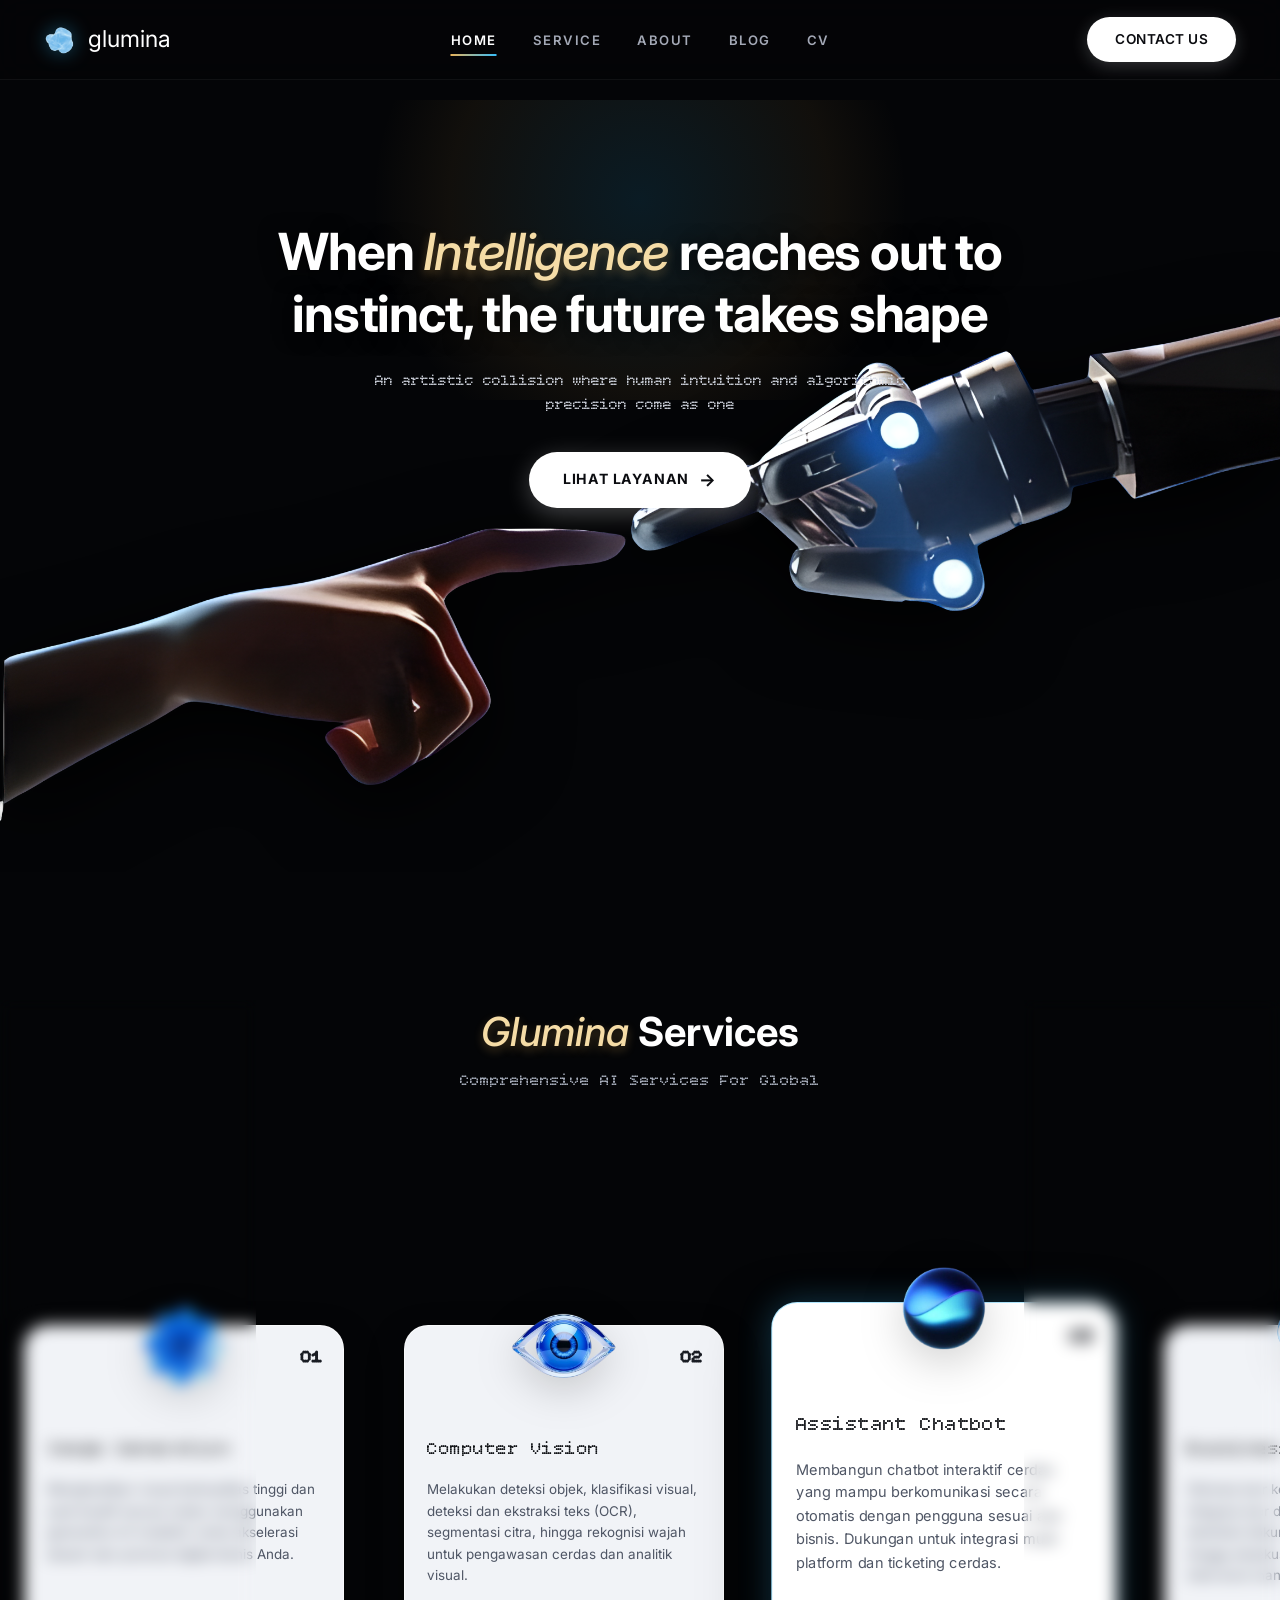
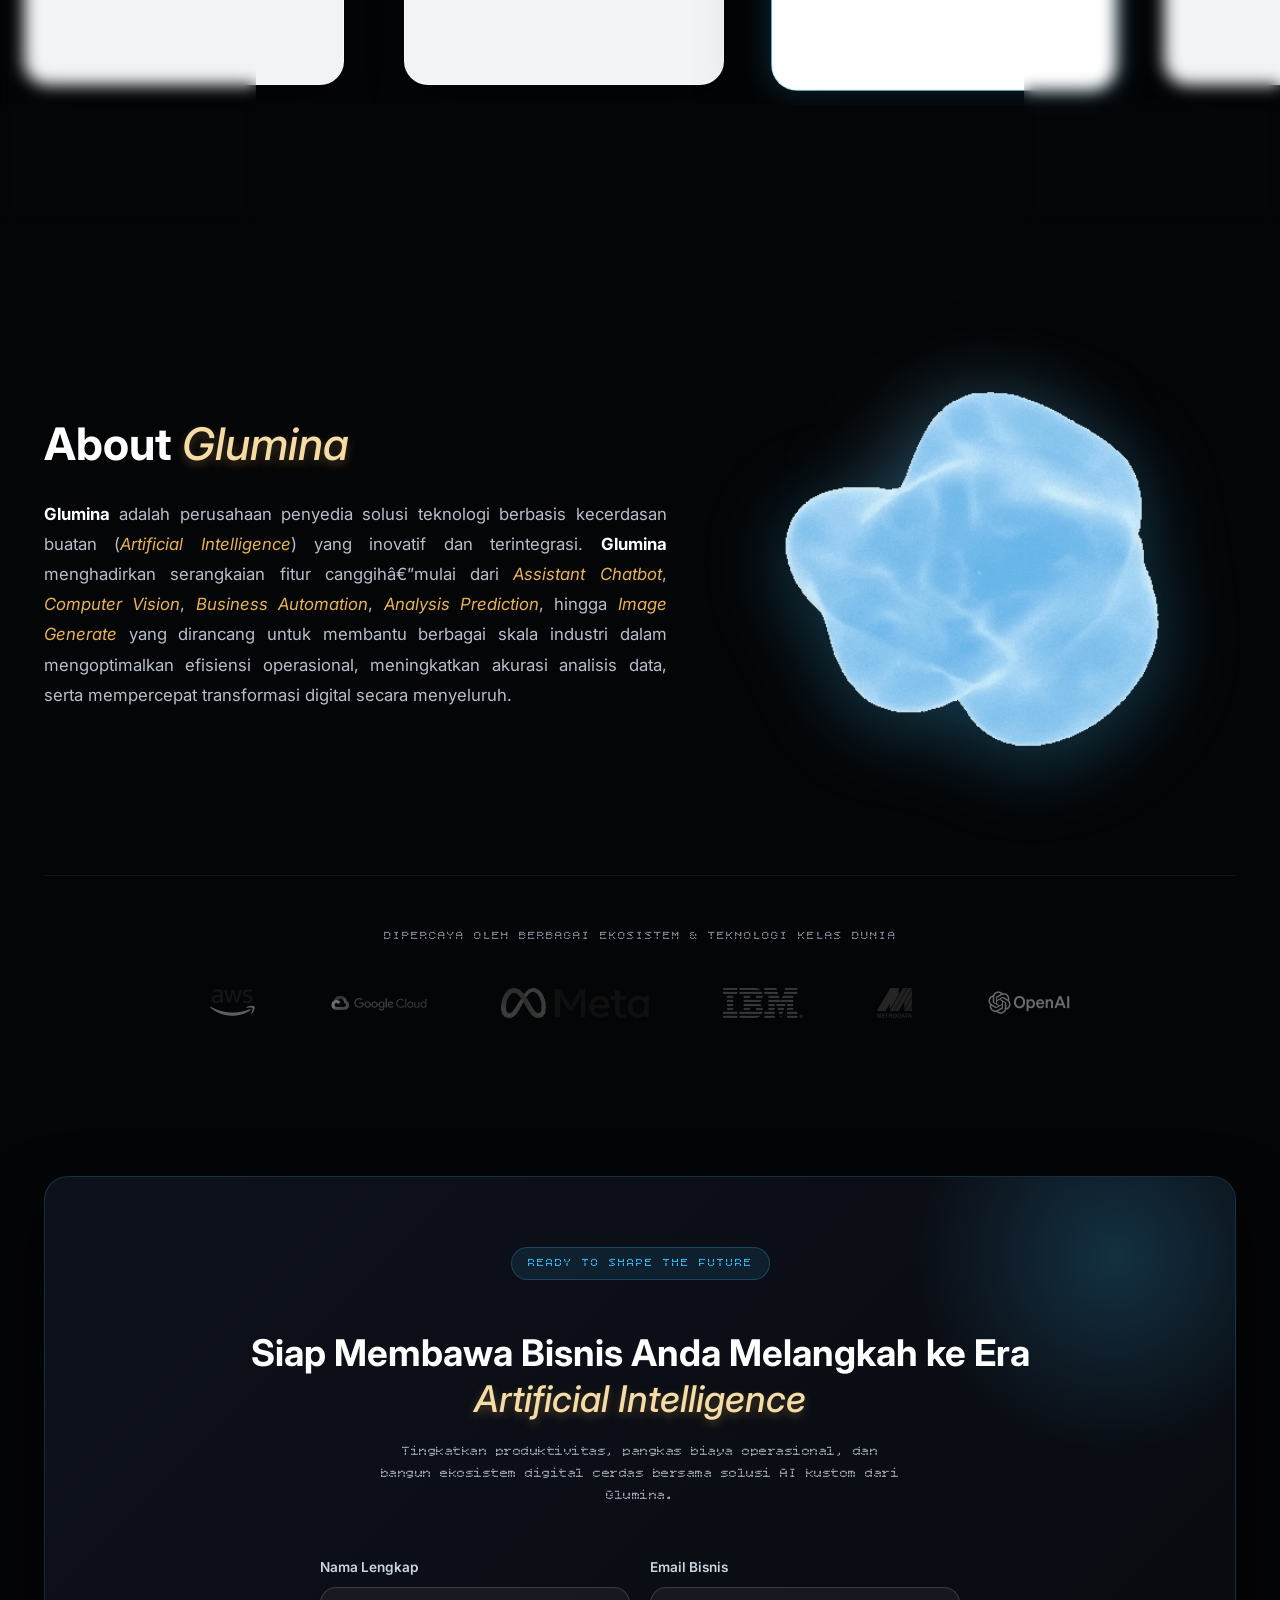
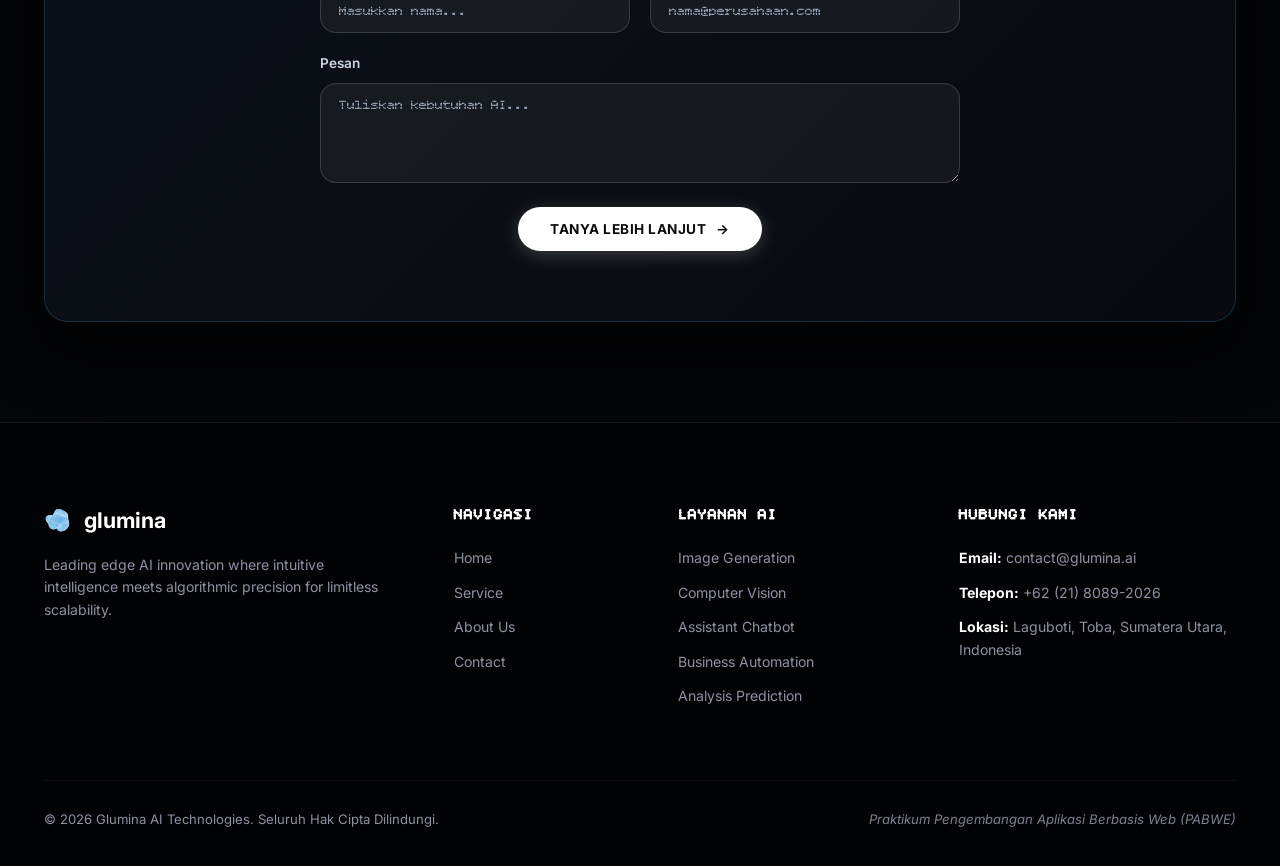
==== commit b2490904: "update: ui" ====
--- a/index.html
+++ b/index.html
@@ -1,15 +1,15 @@
-<!DOCTYPE html>
+﻿<!DOCTYPE html>
 <html lang="id">
 
 <head>
     <meta charset="UTF-8">
     <meta name="viewport" content="width=device-width, initial-scale=1.0">
     <meta name="description" content="Glumina - Solusi teknologi kecerdasan buatan (AI) terdepan untuk transformasi digital, otomasi bisnis, computer vision, dan chatbot interaktif.">
-    <title>Glumina — When Intelligence Reaches Out to Instinct</title>
+    <title>Glumina â€” When Intelligence Reaches Out to Instinct</title>
     <link rel="preconnect" href="https://fonts.googleapis.com">
     <link rel="preconnect" href="https://fonts.gstatic.com" crossorigin>
     <link href="https://fonts.googleapis.com/css2?family=Bitcount+Single:wght@100..900&family=Inter:ital,opsz,wght@0,14..32,100..900;1,14..32,100..900&display=swap" rel="stylesheet">
-    <link rel="icon" type="image/png" href="assets/images/logoglumina.png">
+    <link rel="icon" type="image/png" href="assets/img/logoglumina.png">
     <link rel="stylesheet" href="assets/css/style.css">
 </head>
 
@@ -17,7 +17,7 @@
     <header class="site-header" id="header">
         <div class="header-container">
             <a href="index.html" class="brand-logo" aria-label="Glumina Home">
-                <img src="assets/images/luminalogo.gif" alt="Glumina Cloud Logo" class="brand-icon">
+                <img src="assets/img/luminalogo.gif" alt="Glumina Cloud Logo" class="brand-icon">
                 <span class="brand-name">glumina</span>
             </a>
 
@@ -51,7 +51,7 @@
                     <a href="#service-image-gen" class="btn btn-pill btn-hero"><span>LIHAT LAYANAN</span><span class="arrow-icon" aria-hidden="true">&rarr;</span></a>
                 </div>
             </div>
-            <div class="hero-visual"><img src="assets/images/hero.png" alt="Human finger touching robotic cybernetic hand" class="hero-img"></div>
+            <div class="hero-visual"><img src="assets/img/hero.png" alt="Human finger touching robotic cybernetic hand" class="hero-img"></div>
         </section>
 
         <section class="services-section" id="layanan">
@@ -63,7 +63,7 @@
                 <div class="services-grid">
                     <article class="service-card" id="service-image-gen">
                         <div class="card-badge">01</div>
-                        <div class="card-visual-wrapper"><img src="assets/images/fitur/imagegenerate.png" alt="Image Generation" class="card-img" loading="lazy"></div>
+                        <div class="card-visual-wrapper"><img src="assets/img/imagegenerate.png" alt="Image Generation" class="card-img" loading="lazy"></div>
                         <div class="card-content">
                             <h3 class="card-title font-bitcount">Image Generation</h3>
                             <p class="card-description">Menghasilkan visual berkualitas tinggi dan aset kreatif secara instan menggunakan generative AI mutakhir untuk akselerasi desain dan promosi digital bisnis Anda.</p>
@@ -71,7 +71,7 @@
                     </article>
                     <article class="service-card" id="service-comp-vision">
                         <div class="card-badge">02</div>
-                        <div class="card-visual-wrapper"><img src="assets/images/fitur/compvision.png" alt="Computer Vision" class="card-img" loading="lazy"></div>
+                        <div class="card-visual-wrapper"><img src="assets/img/compvision.png" alt="Computer Vision" class="card-img" loading="lazy"></div>
                         <div class="card-content">
                             <h3 class="card-title font-bitcount">Computer Vision</h3>
                             <p class="card-description">Melakukan deteksi objek, klasifikasi visual, deteksi dan ekstraksi teks (OCR), segmentasi citra, hingga rekognisi wajah untuk pengawasan cerdas dan analitik visual.</p>
@@ -79,7 +79,7 @@
                     </article>
                     <article class="service-card featured-card" id="service-chatbot">
                         <div class="card-badge">03</div>
-                        <div class="card-visual-wrapper"><img src="assets/images/fitur/chatassist.png" alt="Assistant Chatbot" class="card-img floating-orb" loading="lazy"></div>
+                        <div class="card-visual-wrapper"><img src="assets/img/chatassist.png" alt="Assistant Chatbot" class="card-img floating-orb" loading="lazy"></div>
                         <div class="card-content">
                             <h3 class="card-title font-bitcount">Assistant Chatbot</h3>
                             <p class="card-description">Membangun chatbot interaktif cerdas yang mampu berkomunikasi secara otomatis dengan pengguna sesuai alur bisnis. Dukungan untuk integrasi multi-platform dan ticketing cerdas.</p>
@@ -87,7 +87,7 @@
                     </article>
                     <article class="service-card" id="service-automation">
                         <div class="card-badge">04</div>
-                        <div class="card-visual-wrapper"><img src="assets/images/fitur/business.png" alt="Business Automation" class="card-img" loading="lazy"></div>
+                        <div class="card-visual-wrapper"><img src="assets/img/business.png" alt="Business Automation" class="card-img" loading="lazy"></div>
                         <div class="card-content">
                             <h3 class="card-title font-bitcount">Bussiness Automation</h3>
                             <p class="card-description">Otomasi alur kerja end-to-end, termasuk integrasi alur data, validasi otomatis, ekstraksi dokumen, pengingat cerdas, hingga eksekusi tugas rutin tanpa intervensi manual.</p>
@@ -95,7 +95,7 @@
                     </article>
                     <article class="service-card" id="service-analysis">
                         <div class="card-badge">05</div>
-                        <div class="card-visual-wrapper"><img src="assets/images/fitur/analysis.png" alt="Analysis Prediction" class="card-img" loading="lazy"></div>
+                        <div class="card-visual-wrapper"><img src="assets/img/analysis.png" alt="Analysis Prediction" class="card-img" loading="lazy"></div>
                         <div class="card-content">
                             <h3 class="card-title font-bitcount">Analysis Prediction</h3>
                             <p class="card-description">Menganalisis pola data historis dengan algoritma prediktif modern untuk peramalan tren pasar, deteksi anomali real-time, dan pengambilan keputusan strategis akurat.</p>
@@ -111,23 +111,23 @@
                     <div class="about-text-content">
                         <h2 class="about-title">About <span class="text-gold-italic">Glumina</span></h2>
                         <div class="about-description">
-                            <p><strong class="text-white">Glumina</strong> adalah perusahaan penyedia solusi teknologi berbasis kecerdasan buatan (<em>Artificial Intelligence</em>) yang inovatif dan terintegrasi. <strong class="text-white">Glumina</strong> menghadirkan serangkaian fitur canggih—mulai dari <em>Assistant Chatbot</em>, <em>Computer Vision</em>, <em>Business Automation</em>, <em>Analysis Prediction</em>, hingga <em>Image Generate</em> yang dirancang untuk membantu berbagai skala industri dalam mengoptimalkan efisiensi operasional, meningkatkan akurasi analisis data, serta mempercepat transformasi digital secara menyeluruh.</p>
+                            <p><strong class="text-white">Glumina</strong> adalah perusahaan penyedia solusi teknologi berbasis kecerdasan buatan (<em>Artificial Intelligence</em>) yang inovatif dan terintegrasi. <strong class="text-white">Glumina</strong> menghadirkan serangkaian fitur canggihâ€”mulai dari <em>Assistant Chatbot</em>, <em>Computer Vision</em>, <em>Business Automation</em>, <em>Analysis Prediction</em>, hingga <em>Image Generate</em> yang dirancang untuk membantu berbagai skala industri dalam mengoptimalkan efisiensi operasional, meningkatkan akurasi analisis data, serta mempercepat transformasi digital secara menyeluruh.</p>
                         </div>
                     </div>
                     <div class="about-media-wrapper">
                         <div class="blob-glow"></div>
-                        <img src="assets/images/luminalogo.gif" alt="Glumina 3D Logo" class="about-blob-img" loading="lazy">
+                        <img src="assets/img/luminalogo.gif" alt="Glumina 3D Logo" class="about-blob-img" loading="lazy">
                     </div>
                 </div>
                 <div class="partners-section">
                     <p class="partners-label">Dipercaya oleh berbagai ekosistem &amp; teknologi kelas dunia</p>
                     <div class="partners-row">
-                        <div class="partner-item"><img src="assets/images/client/aws.png" alt="AWS" class="partner-logo" loading="lazy"></div>
-                        <div class="partner-item"><img src="assets/images/client/googlecloud.png" alt="Google Cloud" class="partner-logo" loading="lazy"></div>
-                        <div class="partner-item"><img src="assets/images/client/meta.png" alt="Meta" class="partner-logo" loading="lazy"></div>
-                        <div class="partner-item"><img src="assets/images/client/ibm.png" alt="IBM" class="partner-logo" loading="lazy"></div>
-                        <div class="partner-item"><img src="assets/images/client/metrodata.png" alt="Metrodata" class="partner-logo" loading="lazy"></div>
-                        <div class="partner-item"><img src="assets/images/client/openai.png" alt="OpenAI" class="partner-logo" loading="lazy"></div>
+                        <div class="partner-item"><img src="assets/img/aws.png" alt="AWS" class="partner-logo" loading="lazy"></div>
+                        <div class="partner-item"><img src="assets/img/googlecloud.png" alt="Google Cloud" class="partner-logo" loading="lazy"></div>
+                        <div class="partner-item"><img src="assets/img/meta.png" alt="Meta" class="partner-logo" loading="lazy"></div>
+                        <div class="partner-item"><img src="assets/img/ibm.png" alt="IBM" class="partner-logo" loading="lazy"></div>
+                        <div class="partner-item"><img src="assets/img/metrodata.png" alt="Metrodata" class="partner-logo" loading="lazy"></div>
+                        <div class="partner-item"><img src="assets/img/openai.png" alt="OpenAI" class="partner-logo" loading="lazy"></div>
                     </div>
                 </div>
             </div>
@@ -161,7 +161,7 @@
         <div class="section-container">
             <div class="footer-top">
                 <div class="footer-col footer-brand-col">
-                    <div class="footer-brand"><img src="assets/images/luminalogo.gif" alt="Logo" class="footer-logo"><span class="footer-brand-name">glumina</span></div>
+                    <div class="footer-brand"><img src="assets/img/luminalogo.gif" alt="Logo" class="footer-logo"><span class="footer-brand-name">glumina</span></div>
                     <p class="footer-tagline">Leading edge AI innovation where intuitive intelligence meets algorithmic precision for limitless scalability.</p>
                 </div>
                 <div class="footer-col">
@@ -200,4 +200,5 @@
     </footer>
 </body>
 
-</html>+</html>
+
--- a/assets/css/style.css
+++ b/assets/css/style.css
@@ -1,28 +1,76 @@
-/* ==========================================================================
-   GLUMINA AI PLATFORM — COMBINED STYLE.CSS
-   ========================================================================== */
+﻿/* =============================================================================
+   style.css — Design system global untuk seluruh halaman Glumina
+   Semua token warna & tipografi didefinisikan di :root agar mudah diubah.
+   ============================================================================= */
 
 :root {
-    --color-bg: #040507;
+    /* ── Core backgrounds ──────────────────────────────────────────────────── */
+    --color-bg:           #040507;
     --color-bg-secondary: #0a0c10;
-    --color-bg-card: #f3f5f8;
-    --color-text-primary: #ffffff;
-    --color-text-secondary: #9ea4b0;
-    --gold-mid: #e8b259;
+    --color-bg-footer:    #020305;
+    --color-bg-deep:      #080a0e;
+    --color-bg-card:      #f3f5f8;
+
+    /* ── Accent palette ────────────────────────────────────────────────────── */
     --cyan-accent: #38bdf8;
-    --font-inter: "Inter", sans-serif;
+    --gold-mid:    #e8b259;
+    --gold-light:  #F5DCA6;
+    --blue-mid:    #2563eb;
+
+    /* ── Text scale (light → dim) ──────────────────────────────────────────── */
+    --color-text-primary:     #ffffff;
+    --color-text-light:       #d8dde7;
+    --color-text-body:        #b8bdca;
+    --color-text-article:     #c0c6d4;
+    --color-text-list:        #d1d5db;
+    --color-text-secondary:   #9ea4b0;
+    --color-text-muted:       #a4abb8;
+    --color-text-nav:         #a4a9b6;
+    --color-text-meta:        #8b949e;
+    --color-text-dim:         #8b92a2;
+    --color-text-subtle:      #7b8292;
+    --color-text-disabled:    #5e6573;
+    --color-text-form:        #cbd5e1;
+    --color-text-placeholder: #94a3b8;
+
+    /* ── Surfaces & components ─────────────────────────────────────────────── */
+    --color-surface-card:    rgba(13, 17, 23, 0.7);
+    --color-surface-sidebar: rgba(13, 17, 23, 0.85);
+    --color-surface-light:   #f1f3f7;
+    --color-on-light:        #0b0c10;
+    --color-btn-hover:       #eef1f6;
+    --color-dark-text:       #1a1d24;
+    --color-card-title:      #111317;
+    --color-card-desc:       #4f5665;
+
+    /* ── Typography ────────────────────────────────────────────────────────── */
+    --font-inter:    "Inter", sans-serif;
     --font-bitcount: "Bitcount Single", system-ui, sans-serif;
+
+    /* ── Layout ────────────────────────────────────────────────────────────── */
     --container-max-width: 1240px;
-    --header-height: 80px;
-    --radius-sm: 8px;
-    --radius-md: 16px;
-    --radius-lg: 24px;
+    --header-height:       80px;
+
+    /* ── Border radii ──────────────────────────────────────────────────────── */
+    --radius-sm:   8px;
+    --radius-md:   16px;
+    --radius-lg:   24px;
     --radius-pill: 9999px;
-    --transition-fast: 0.2s ease;
+
+    /* ── Transitions ───────────────────────────────────────────────────────── */
+    --transition-fast:   0.2s ease;
     --transition-normal: 0.35s cubic-bezier(0.16, 1, 0.3, 1);
-    --transition-slow: 0.6s cubic-bezier(0.16, 1, 0.3, 1);
-}
-
+    --transition-slow:   0.6s cubic-bezier(0.16, 1, 0.3, 1);
+
+    /* ── RGB channels untuk rgba() ─────────────────────────────────────────── */
+    --cyan-rgb:  56, 189, 248;
+    --gold-rgb:  232, 178, 89;
+    --white-rgb: 255, 255, 255;
+    --black-rgb: 0, 0, 0;
+    --bg-rgb:    4, 5, 7;
+}
+
+/* ── Reset ──────────────────────────────────────────────────────────────────── */
 *,
 *::before,
 *::after {
@@ -62,6 +110,7 @@
     list-style: none;
 }
 
+/* ── Utilities ──────────────────────────────────────────────────────────────── */
 .section-container {
     width: 100%;
     max-width: var(--container-max-width);
@@ -77,20 +126,20 @@
 .text-gold-italic {
     font-style: italic;
     font-weight: 500;
-    color: #F5DCA6;
+    color: var(--gold-light);
     display: inline-block;
-    text-shadow: 0 4px 9.3px rgba(252, 242, 189, 0.3);
+    text-shadow: 0 4px 9.3px rgba(var(--gold-rgb), 0.3);
 }
 
 .text-white {
-    color: #ffffff;
+    color: var(--color-text-primary);
 }
 
 .text-muted {
-    color: #9ea4b0 !important;
-}
-
-/* BUTTONS */
+    color: var(--color-text-secondary) !important;
+}
+
+/* ── Buttons ────────────────────────────────────────────────────────────────── */
 .btn {
     display: inline-flex;
     align-items: center;
@@ -115,16 +164,16 @@
 .btn-primary,
 .btn-hero,
 .btn-cta-submit {
-    background: #ffffff;
-    color: #0b0c10;
-    box-shadow: 0 4px 18px rgba(255, 255, 255, 0.2);
+    background: var(--color-text-primary);
+    color: var(--color-on-light);
+    box-shadow: 0 4px 18px rgba(var(--white-rgb), 0.2);
 }
 
 .btn-primary:hover,
 .btn-cta-submit:hover {
     transform: translateY(-2px);
-    background: #eef1f6;
-    box-shadow: 0 8px 24px rgba(255, 255, 255, 0.35);
+    background: var(--color-btn-hover);
+    box-shadow: 0 8px 24px rgba(var(--white-rgb), 0.35);
 }
 
 .btn-hero {
@@ -132,12 +181,12 @@
     font-size: 0.88rem;
     font-weight: 700;
     letter-spacing: 0.8px;
-    box-shadow: 0 6px 25px rgba(255, 255, 255, 0.25);
+    box-shadow: 0 6px 25px rgba(var(--white-rgb), 0.25);
 }
 
 .btn-hero:hover {
     transform: translateY(-3px) scale(1.02);
-    box-shadow: 0 10px 30px rgba(56, 189, 248, 0.4);
+    box-shadow: 0 10px 30px rgba(var(--cyan-rgb), 0.4);
 }
 
 .btn-hero .arrow-icon,
@@ -163,7 +212,7 @@
     padding: 14px 32px;
 }
 
-/* HEADER & NAV */
+/* ── Header & Nav ───────────────────────────────────────────────────────────── */
 .site-header {
     position: fixed;
     top: 0;
@@ -171,9 +220,9 @@
     right: 0;
     height: var(--header-height);
     z-index: 1000;
-    background: rgba(4, 5, 7, 0.75);
+    background: rgba(var(--bg-rgb), 0.75);
     backdrop-filter: blur(14px);
-    border-bottom: 1px solid rgba(255, 255, 255, 0.05);
+    border-bottom: 1px solid rgba(var(--white-rgb), 0.05);
 }
 
 .header-container {
@@ -195,7 +244,7 @@
 .brand-icon {
     width: 32px;
     object-fit: contain;
-    filter: drop-shadow(0 0 10px rgba(56, 189, 248, 0.4));
+    filter: drop-shadow(0 0 10px rgba(var(--cyan-rgb), 0.4));
     transition: transform var(--transition-fast);
 }
 
@@ -205,7 +254,7 @@
 
 .brand-name {
     font-size: 1.45rem;
-    color: #ffffff;
+    color: var(--color-text-primary);
 }
 
 .main-nav {
@@ -226,7 +275,7 @@
     font-size: 0.82rem;
     font-weight: 600;
     letter-spacing: 1.5px;
-    color: #a4a9b6;
+    color: var(--color-text-nav);
     position: relative;
     padding: 8px 0;
 }
@@ -244,7 +293,7 @@
 
 .nav-link:hover,
 .nav-link.active {
-    color: #ffffff;
+    color: var(--color-text-primary);
 }
 
 .nav-link:hover::after,
@@ -277,11 +326,11 @@
     display: block;
     width: 24px;
     height: 2px;
-    background-color: #ffffff;
+    background-color: var(--color-text-primary);
     border-radius: 2px;
 }
 
-/* HERO SECTION */
+/* ── Hero Section ───────────────────────────────────────────────────────────── */
 .hero-section {
     position: relative;
     min-height: 100vh;
@@ -301,7 +350,7 @@
     transform: translateX(-50%);
     width: 650px;
     height: 400px;
-    background: radial-gradient(circle, rgba(56, 189, 248, 0.12) 0%, rgba(232, 178, 89, 0.06) 50%, transparent 70%);
+    background: radial-gradient(circle, rgba(var(--cyan-rgb), 0.12) 0%, rgba(var(--gold-rgb), 0.06) 50%, transparent 70%);
     pointer-events: none;
     z-index: 1;
 }
@@ -318,16 +367,16 @@
     font-size: 3.2rem;
     line-height: 1.22;
     letter-spacing: -1.2px;
-    color: #ffffff;
+    color: var(--color-text-primary);
     margin-bottom: 24px;
-    text-shadow: 0 2px 20px rgba(0, 0, 0, 0.8);
+    text-shadow: 0 2px 20px rgba(var(--black-rgb), 0.8);
 }
 
 .hero-subtitle {
     font-family: var(--font-bitcount);
     font-size: 0.95rem;
     line-height: 1.6;
-    color: #d8dde7;
+    color: var(--color-text-light);
     max-width: 620px;
     margin: 0 auto 34px auto;
     opacity: 0.9;
@@ -353,21 +402,16 @@
 .hero-img {
     width: 100%;
     object-fit: cover;
-    filter: drop-shadow(0 20px 40px rgba(0, 0, 0, 0.9));
+    filter: drop-shadow(0 20px 40px rgba(var(--black-rgb), 0.9));
     animation: subtleFloat 6s ease-in-out infinite alternate;
 }
 
 @keyframes subtleFloat {
-    0% {
-        transform: translateY(0);
-    }
-
-    100% {
-        transform: translateY(-8px);
-    }
-}
-
-/* SERVICES SECTION */
+    0%   { transform: translateY(0); }
+    100% { transform: translateY(-8px); }
+}
+
+/* ── Services Section ───────────────────────────────────────────────────────── */
 .services-section {
     position: relative;
     padding: 100px 0 120px 0;
@@ -404,14 +448,14 @@
 
 .services-title {
     font-size: 2.5rem;
-    color: #ffffff;
+    color: var(--color-text-primary);
     margin: -100px 0 5px 0;
 }
 
 .services-subtitle {
     font-family: var(--font-bitcount);
     font-size: 1rem;
-    color: #a4abb8;
+    color: var(--color-text-muted);
     margin-bottom: 70px;
 }
 
@@ -434,14 +478,14 @@
 
 .service-card {
     position: relative;
-    background: #f1f3f7;
+    background: var(--color-surface-light);
     border-radius: var(--radius-lg);
     padding: 30px 22px 28px;
     display: flex;
     flex-direction: column;
-    box-shadow: 0 15px 35px rgba(0, 0, 0, 0.4);
+    box-shadow: 0 15px 35px rgba(var(--black-rgb), 0.4);
     transition: all var(--transition-slow);
-    border: 1px solid rgba(255, 255, 255, 0.6);
+    border: 1px solid rgba(var(--white-rgb), 0.6);
     min-height: 360px;
     flex: 0 0 320px;
     scroll-snap-align: center;
@@ -449,8 +493,8 @@
 
 .service-card:hover {
     transform: scale(1.05) translateY(-12px);
-    box-shadow: 0 25px 50px rgba(56, 189, 248, 0.25);
-    background: #ffffff;
+    box-shadow: 0 25px 50px rgba(var(--cyan-rgb), 0.25);
+    background: var(--color-text-primary);
 }
 
 .card-badge {
@@ -460,7 +504,7 @@
     font-family: var(--font-bitcount);
     font-size: 1.15rem;
     font-weight: 700;
-    color: #1a1d24;
+    color: var(--color-dark-text);
 }
 
 .card-visual-wrapper {
@@ -475,7 +519,7 @@
     max-width: 140px;
     max-height: 140px;
     object-fit: contain;
-    filter: drop-shadow(0 12px 20px rgba(0, 0, 0, 0.18));
+    filter: drop-shadow(0 12px 20px rgba(var(--black-rgb), 0.18));
 }
 
 .service-card:hover .card-img {
@@ -484,9 +528,9 @@
 
 .featured-card {
     transform: scale(1.08) translateY(-8px);
-    background: #ffffff;
-    border: 1px solid rgba(56, 189, 248, 0.4);
-    box-shadow: 0 25px 60px rgba(0, 0, 0, 0.5), 0 0 30px rgba(56, 189, 248, 0.3);
+    background: var(--color-text-primary);
+    border: 1px solid rgba(var(--cyan-rgb), 0.4);
+    box-shadow: 0 25px 60px rgba(var(--black-rgb), 0.5), 0 0 30px rgba(var(--cyan-rgb), 0.3);
 }
 
 .featured-card .card-visual-wrapper {
@@ -507,17 +551,17 @@
 .card-title {
     font-size: 1.15rem;
     font-weight: 400;
-    color: #111317;
+    color: var(--color-card-title);
     margin-bottom: 14px;
 }
 
 .card-description {
     font-size: 0.84rem;
     line-height: 1.6;
-    color: #4f5665;
-}
-
-/* ABOUT & PARTNERS SECTION */
+    color: var(--color-card-desc);
+}
+
+/* ── About & Partners Section ───────────────────────────────────────────────── */
 .about-section {
     padding: 120px 0 90px 0;
     background: var(--color-bg);
@@ -534,7 +578,7 @@
 
 .about-title {
     font-size: 2.8rem;
-    color: #ffffff;
+    color: var(--color-text-primary);
     margin-bottom: 28px;
     line-height: 1.15;
 }
@@ -542,12 +586,12 @@
 .about-description p {
     font-size: 1.05rem;
     line-height: 1.8;
-    color: #b8bdca;
+    color: var(--color-text-body);
     text-align: justify;
 }
 
 .about-description strong {
-    color: #ffffff;
+    color: var(--color-text-primary);
 }
 
 .about-description em {
@@ -576,13 +620,13 @@
     object-fit: contain;
     position: relative;
     z-index: 2;
-    filter: drop-shadow(0 15px 40px rgba(56, 189, 248, 0.3));
+    filter: drop-shadow(0 15px 40px rgba(var(--cyan-rgb), 0.3));
     transition: transform var(--transition-normal);
 }
 
 .partners-section {
     padding-top: 50px;
-    border-top: 1px solid rgba(255, 255, 255, 0.06);
+    border-top: 1px solid rgba(var(--white-rgb), 0.06);
     text-align: center;
 }
 
@@ -590,7 +634,7 @@
     font-family: var(--font-bitcount);
     font-size: 0.8rem;
     letter-spacing: 1px;
-    color: #7b8292;
+    color: var(--color-text-subtle);
     text-transform: uppercase;
     margin-bottom: 34px;
 }
@@ -621,7 +665,7 @@
     transform: scale(1.12);
 }
 
-/* CTA SECTION */
+/* ── CTA Section ────────────────────────────────────────────────────────────── */
 .cta-section {
     padding: 60px 0 100px 0;
     background: var(--color-bg);
@@ -630,12 +674,12 @@
 .cta-card {
     position: relative;
     background: linear-gradient(135deg, rgba(14, 18, 28, 0.95) 0%, rgba(8, 10, 15, 0.98) 100%);
-    border: 1px solid rgba(56, 189, 248, 0.2);
+    border: 1px solid rgba(var(--cyan-rgb), 0.2);
     border-radius: var(--radius-lg);
     padding: 70px 48px;
     text-align: center;
     overflow: hidden;
-    box-shadow: 0 25px 60px rgba(0, 0, 0, 0.8);
+    box-shadow: 0 25px 60px rgba(var(--black-rgb), 0.8);
 }
 
 .cta-glow-circle {
@@ -644,7 +688,7 @@
     right: -80px;
     width: 400px;
     height: 400px;
-    background: radial-gradient(circle, rgba(56, 189, 248, 0.2) 0%, transparent 70%);
+    background: radial-gradient(circle, rgba(var(--cyan-rgb), 0.2) 0%, transparent 70%);
     pointer-events: none;
 }
 
@@ -660,17 +704,17 @@
     font-size: 0.75rem;
     letter-spacing: 2px;
     color: var(--cyan-accent);
-    background: rgba(56, 189, 248, 0.1);
+    background: rgba(var(--cyan-rgb), 0.1);
     padding: 6px 16px;
     border-radius: var(--radius-pill);
-    border: 1px solid rgba(56, 189, 248, 0.25);
+    border: 1px solid rgba(var(--cyan-rgb), 0.25);
     margin-bottom: 20px;
 }
 
 .cta-title {
     font-size: 2.3rem;
     line-height: 1.25;
-    color: #ffffff;
+    color: var(--color-text-primary);
     margin: 30px 0 20px;
 }
 
@@ -678,7 +722,7 @@
     font-family: var(--font-bitcount);
     font-size: 0.85rem;
     line-height: 1.6;
-    color: #9ea4b3;
+    color: var(--color-text-secondary);
     max-width: 520px;
     margin: 0 auto 50px auto;
 }
@@ -709,30 +753,30 @@
 .form-label {
     font-size: 0.85rem;
     font-weight: 600;
-    color: #cbd5e1;
+    color: var(--color-text-form);
 }
 
 .cta-field {
     width: 100%;
-    background: rgba(255, 255, 255, 0.05);
-    border: 1px solid rgba(255, 255, 255, 0.15);
+    background: rgba(var(--white-rgb), 0.05);
+    border: 1px solid rgba(var(--white-rgb), 0.15);
     border-radius: var(--radius-md);
     padding: 14px 18px;
     font-size: 0.92rem;
-    color: #ffffff;
+    color: var(--color-text-primary);
     transition: border-color var(--transition-fast), box-shadow var(--transition-fast);
 }
 
 .cta-field::placeholder {
     font-family: var(--font-bitcount);
-    color: #94a3b8;
+    color: var(--color-text-placeholder);
     font-size: 0.85rem;
 }
 
 .cta-field:focus {
     outline: none;
     border-color: var(--cyan-accent);
-    box-shadow: 0 0 20px rgba(56, 189, 248, 0.25);
+    box-shadow: 0 0 20px rgba(var(--cyan-rgb), 0.25);
 }
 
 .cta-textarea {
@@ -744,12 +788,12 @@
     text-align: center;
 }
 
-/* FOOTER SECTION */
+/* ── Footer ─────────────────────────────────────────────────────────────────── */
 .site-footer {
-    background: #020305;
-    border-top: 1px solid rgba(255, 255, 255, 0.07);
+    background: var(--color-bg-footer);
+    border-top: 1px solid rgba(var(--white-rgb), 0.07);
     padding: 80px 0 36px 0;
-    color: #8b92a2;
+    color: var(--color-text-dim);
 }
 
 .footer-top {
@@ -777,7 +821,7 @@
 .footer-brand-name {
     font-size: 1.35rem;
     font-weight: 700;
-    color: #ffffff;
+    color: var(--color-text-primary);
 }
 
 .footer-tagline {
@@ -789,7 +833,7 @@
 .footer-heading {
     font-size: 0.95rem;
     font-weight: 700;
-    color: #ffffff;
+    color: var(--color-text-primary);
     letter-spacing: 1px;
     margin-bottom: 20px;
     text-transform: uppercase;
@@ -802,16 +846,16 @@
 }
 
 .footer-link {
-    color: #8b92a2;
+    color: var(--color-text-dim);
 }
 
 .footer-link:hover {
-    color: #ffffff;
+    color: var(--color-text-primary);
     padding-left: 4px;
 }
 
 .footer-contact strong {
-    color: #ffffff;
+    color: var(--color-text-primary);
 }
 
 .footer-bottom {
@@ -821,510 +865,18 @@
     flex-wrap: wrap;
     gap: 16px;
     padding-top: 28px;
-    border-top: 1px solid rgba(255, 255, 255, 0.05);
+    border-top: 1px solid rgba(var(--white-rgb), 0.05);
     font-size: 0.82rem;
 }
 
 .footer-academic {
-    color: #787f91;
+    color: var(--color-text-subtle);
     font-style: italic;
 }
 
-/* BLOG & ARTICLE COMPONENTS */
-.bs-blog-card {
-    background: rgba(13, 17, 23, 0.7);
-    border: 1px solid rgba(255, 255, 255, 0.09);
-    border-radius: var(--radius-md);
-    overflow: hidden;
-    transition: transform var(--transition-fast), border-color var(--transition-fast), box-shadow var(--transition-fast);
-    backdrop-filter: blur(10px);
-    display: flex;
-    flex-direction: column;
-    height: 100%;
-}
-
-.bs-blog-card:hover {
-    transform: translateY(-6px);
-    border-color: rgba(56, 189, 248, 0.45);
-    box-shadow: 0 16px 36px rgba(0, 0, 0, .6), 0 0 24px rgba(56, 189, 248, .18);
-}
-
-.bs-card-img-wrapper {
-    position: relative;
-    width: 100%;
-    height: 220px;
-    overflow: hidden;
-    background: #080a0e;
-}
-
-.bs-card-img {
-    width: 100%;
-    height: 100%;
-    object-fit: cover;
-    transition: transform var(--transition-slow);
-}
-
-.bs-blog-card:hover .bs-card-img {
-    transform: scale(1.06);
-}
-
-.bs-card-badge {
-    position: absolute;
-    top: 14px;
-    left: 14px;
-    background: rgba(4, 5, 7, .85);
-    backdrop-filter: blur(8px);
-    color: var(--cyan-accent);
-    border: 1px solid rgba(56, 189, 248, .4);
-    padding: 6px 14px;
-    border-radius: var(--radius-pill);
-    font-size: .75rem;
-    font-weight: 600;
-    display: inline-flex;
-    align-items: center;
-    gap: 6px;
-    z-index: 2;
-}
-
-.bs-blog-card .card-body {
-    padding: 24px;
-    display: flex;
-    flex-direction: column;
-    flex-grow: 1;
-}
-
-.bs-card-meta {
-    font-size: .8rem;
-    color: #8b949e;
-    margin-bottom: 12px;
-    display: flex;
-    align-items: center;
-    gap: 14px;
-    flex-wrap: wrap;
-}
-
-.bs-card-meta-item {
-    display: inline-flex;
-    align-items: center;
-    gap: 5px;
-}
-
-.bs-card-title {
-    font-size: 1.05rem;
-    font-weight: 600;
-    line-height: 1.45;
-    margin-bottom: 10px;
-    color: #fff;
-    transition: color var(--transition-fast);
-}
-
-.bs-card-title a {
-    color: #fff;
-    text-decoration: none;
-}
-
-.bs-card-title a:hover,
-.bs-blog-card:hover .bs-card-title a {
-    color: var(--cyan-accent);
-}
-
-.bs-card-text {
-    font-size: .88rem;
-    color: #a4abb8;
-    line-height: 1.6;
-    margin-bottom: 20px;
-    flex-grow: 1;
-}
-
-.bs-btn-link {
-    color: var(--cyan-accent);
-    font-size: .85rem;
-    font-weight: 600;
-    text-decoration: none;
-    display: inline-flex;
-    align-items: center;
-    gap: 8px;
-    transition: gap var(--transition-fast), color var(--transition-fast);
-    border: none;
-    background: none;
-    padding: 0;
-}
-
-.bs-btn-link:hover {
-    gap: 12px;
-    color: #fff;
-}
-
-.blog-hero {
-    padding-top: calc(var(--header-height) + 50px);
-    padding-bottom: 60px;
-}
-
-.blog-hero-title {
-    font-size: 2.8rem;
-    font-weight: 400;
-    color: #fff;
-    display: block;
-    width: 100%;
-    text-align: left;
-    margin-bottom: 12px;
-}
-
-.blog-hero-subtitle {
-    font-family: var(--font-bitcount);
-    color: #9ea4b0;
-    font-size: .95rem;
-    max-width: 680px;
-    display: block;
-    text-align: left;
-    margin: 0 0 40px 0;
-    letter-spacing: .3px;
-    line-height: 1.6;
-}
-
-.blog-search-box {
-    position: relative;
-    max-width: 480px;
-    margin: 0 auto 30px;
-}
-
-.blog-search-input {
-    width: 100%;
-    background: rgba(255, 255, 255, .05);
-    border: 1px solid rgba(255, 255, 255, .12);
-    border-radius: var(--radius-pill);
-    padding: 12px 20px 12px 48px;
-    color: #fff;
-    font-family: var(--font-inter);
-    font-size: .9rem;
-    transition: all var(--transition-fast);
-}
-
-.blog-search-input:focus {
-    outline: none;
-    background: rgba(255, 255, 255, .08);
-    border-color: var(--cyan-accent);
-    box-shadow: 0 0 15px rgba(56, 189, 248, .25);
-}
-
-.blog-search-icon {
-    position: absolute;
-    left: 18px;
-    top: 50%;
-    transform: translateY(-50%);
-    color: #9ca3af;
-    font-size: 1.1rem;
-}
-
-/* ARTICLE DETAIL & SIDEBAR */
-.article-section {
-    padding: calc(var(--header-height) + 40px) 0 80px;
-    min-height: 80vh;
-}
-
-.article-layout {
-    display: grid;
-    grid-template-columns: minmax(0, 1fr) minmax(240px, 300px);
-    gap: 32px;
-    align-items: start;
-}
-
-.article-sidebar-sticky {
-    position: sticky;
-    top: calc(var(--header-height) + 20px);
-    display: flex;
-    flex-direction: column;
-    gap: 24px;
-}
-
-.article-sidebar-card,
-.article-cta-banner {
-    background: rgba(13, 17, 23, 0.85);
-    border: 1px solid rgba(255, 255, 255, 0.09);
-    border-radius: var(--radius-md);
-    padding: 24px;
-}
-
-.article-sidebar-title {
-    display: flex;
-    align-items: center;
-    gap: 8px;
-    color: #ffffff;
-    font-size: 1rem;
-    font-weight: 700;
-    margin-bottom: 16px;
-}
-
-.article-cta-banner {
-    text-align: center;
-}
-
-.article-cta-icon {
-    display: block;
-    font-size: 2.5rem;
-    color: var(--cyan-accent);
-    margin-bottom: 8px;
-}
-
-.article-cta-title {
-    color: #ffffff;
-    font-size: 1.15rem;
-    font-weight: 700;
-    line-height: 1.4;
-    margin-bottom: 10px;
-}
-
-.article-cta-text {
-    color: #c0c6d4;
-    font-size: 0.9rem;
-    line-height: 1.6;
-    margin-bottom: 18px;
-}
-
-.article-author-bio {
-    color: #c0c6d4;
-    font-size: 0.88rem;
-    line-height: 1.6;
-}
-
-.related-articles {
-    margin-top: 40px;
-    padding-top: 32px;
-    border-top: 1px solid rgba(255, 255, 255, 0.12);
-}
-
-.back-link {
-    display: inline-flex;
-    align-items: center;
-    gap: 8px;
-    color: var(--cyan-accent);
-    font-size: 0.88rem;
-    font-weight: 600;
-    margin-bottom: 36px;
-    transition: gap var(--transition-fast), color var(--transition-fast);
-    text-decoration: none;
-}
-
-.back-link:hover {
-    gap: 12px;
-    color: #ffffff;
-}
-
-.key-takeaways-card {
-    background: rgba(56, 189, 248, 0.06);
-    border: 1px solid rgba(56, 189, 248, 0.2);
-    border-left: 4px solid var(--cyan-accent);
-    border-radius: var(--radius-md);
-    padding: 28px 28px 24px;
-    margin-bottom: 36px;
-}
-
-.key-takeaways-title {
-    display: flex;
-    align-items: center;
-    gap: 10px;
-    color: var(--cyan-accent);
-    font-size: 1rem;
-    font-weight: 700;
-    letter-spacing: 0.5px;
-    margin-bottom: 18px;
-}
-
-.key-takeaways-card ul {
-    list-style: none;
-    padding: 0;
-    margin: 0;
-}
-
-.key-takeaways-card ul li {
-    position: relative;
-    padding-left: 22px;
-    margin-bottom: 10px;
-    font-size: 0.92rem;
-    color: #c0c6d4;
-    line-height: 1.6;
-}
-
-.key-takeaways-card ul li::before {
-    content: "✓";
-    position: absolute;
-    left: 0;
-    color: var(--cyan-accent);
-    font-weight: 700;
-}
-
-.article-header-badge {
-    display: inline-flex;
-    align-items: center;
-    gap: 8px;
-    background: rgba(56, 189, 248, 0.12);
-    border: 1px solid rgba(56, 189, 248, 0.3);
-    color: var(--cyan-accent);
-    padding: 6px 18px;
-    border-radius: var(--radius-pill);
-    font-size: 0.82rem;
-    font-weight: 600;
-    margin-bottom: 20px;
-}
-
-.article-hero-title {
-    font-size: 2.5rem;
-    font-weight: 600;
-    color: #ffffff;
-    line-height: 1.3;
-    margin-bottom: 24px;
-}
-
-.article-cover-img {
-    width: 100%;
-    max-height: 440px;
-    object-fit: cover;
-    border-radius: var(--radius-lg);
-    border: 1px solid rgba(255, 255, 255, 0.12);
-    box-shadow: 0 20px 40px rgba(0, 0, 0, 0.5);
-    margin-bottom: 40px;
-}
-
-.article-body-text {
-    color: #c0c6d4;
-    font-size: 1.05rem;
-    line-height: 1.85;
-}
-
-.article-body-text p {
-    margin-bottom: 24px;
-}
-
-.article-body-text h2 {
-    color: #ffffff;
-    font-size: 1.6rem;
-    font-weight: 600;
-    margin: 40px 0 18px;
-    display: flex;
-    align-items: center;
-    gap: 10px;
-}
-
-.article-body-text h3 {
-    color: #ffffff;
-    font-size: 1.25rem;
-    font-weight: 600;
-    margin: 32px 0 14px;
-}
-
-.article-body-text ul,
-.article-body-text ol {
-    padding-left: 24px;
-    margin-bottom: 24px;
-    color: #c0c6d4;
-}
-
-.article-body-text li {
-    margin-bottom: 8px;
-    line-height: 1.7;
-}
-
-.article-body-text strong {
-    color: #ffffff;
-}
-
-.ai-callout-box {
-    background: rgba(13, 17, 23, 0.9);
-    border: 1px solid rgba(56, 189, 248, 0.3);
-    border-radius: var(--radius-md);
-    padding: 24px 28px;
-    margin: 32px 0;
-}
-
-.ai-callout-title {
-    display: flex;
-    align-items: center;
-    gap: 10px;
-    color: var(--cyan-accent);
-    font-weight: 700;
-    font-size: 0.95rem;
-    margin-bottom: 12px;
-}
-
-.share-bar {
-    display: flex;
-    align-items: center;
-    justify-content: space-between;
-    flex-wrap: wrap;
-    gap: 16px;
-    width: 100%;
-    background: rgba(255, 255, 255, 0.04);
-    border: 1px solid rgba(255, 255, 255, 0.08);
-    border-radius: var(--radius-md);
-    padding: 18px 24px;
-    margin: 40px 0 20px;
-}
-
-.share-btn-group {
-    display: flex;
-    gap: 12px;
-    flex-wrap: wrap;
-}
-
-.btn-action-icon {
-    display: inline-flex;
-    align-items: center;
-    gap: 8px;
-    background: rgba(255, 255, 255, 0.06);
-    border: 1px solid rgba(255, 255, 255, 0.12);
-    border-radius: var(--radius-pill);
-    padding: 8px 18px;
-    font-size: 0.82rem;
-    font-weight: 600;
-    color: #a4abb8;
-    cursor: pointer;
-    transition: all var(--transition-fast);
-}
-
-.btn-action-icon:hover {
-    background: rgba(56, 189, 248, 0.15);
-    border-color: var(--cyan-accent);
-    color: #ffffff;
-    transform: translateY(-2px);
-}
-
-.article-author-card {
-    display: flex;
-    align-items: flex-start;
-    gap: 20px;
-    width: 100%;
-    background: rgba(255, 255, 255, 0.03);
-    border: 1px solid rgba(255, 255, 255, 0.07);
-    border-radius: var(--radius-md);
-    padding: 24px;
-}
-
-.article-author-avatar {
-    display: flex;
-    align-items: center;
-    justify-content: center;
-    width: 52px;
-    height: 52px;
-    min-width: 52px;
-    background: linear-gradient(135deg, rgba(56, 189, 248, 0.2), rgba(232, 178, 89, 0.15));
-    border: 1px solid rgba(56, 189, 248, 0.3);
-    border-radius: 50%;
-    font-size: 1.4rem;
-    color: var(--cyan-accent);
-}
-
-.related-title {
-    font-size: 1.5rem;
-    font-weight: 600;
-    color: #ffffff;
-    margin-bottom: 28px;
-    display: flex;
-    align-items: center;
-}
-
-/* CV SPECIFIC OVERRIDES */
+/* ── CV Specific Overrides ──────────────────────────────────────────────────── */
 .cv-avatar-glow {
-    box-shadow: 0 0 25px rgba(56, 189, 248, 0.3);
+    box-shadow: 0 0 25px rgba(var(--cyan-rgb), 0.3);
 }
 
 .cv-cert-list li {
@@ -1332,9 +884,9 @@
     justify-content: space-between;
     align-items: center;
     padding: 8px 0;
-    border-bottom: 1px solid rgba(255, 255, 255, 0.06);
+    border-bottom: 1px solid rgba(var(--white-rgb), 0.06);
     font-size: 0.88rem;
-    color: #a4abb8;
+    color: var(--color-text-muted);
 }
 
 .cv-cert-list li:last-child {
@@ -1342,12 +894,12 @@
 }
 
 .cv-cert-date {
-    color: #9ea4b0;
+    color: var(--color-text-secondary);
     font-size: 0.8rem;
     white-space: nowrap;
 }
 
-/* MEDIA QUERIES */
+/* ── Media Queries ──────────────────────────────────────────────────────────── */
 @media screen and (max-width: 1200px) {
     .services-grid {
         grid-template-columns: repeat(3, 1fr);
@@ -1416,9 +968,9 @@
         top: var(--header-height);
         left: 0;
         right: 0;
-        background: rgba(6, 8, 12, 0.98);
+        background: rgba(var(--bg-rgb), 0.98);
         backdrop-filter: blur(20px);
-        border-bottom: 1px solid rgba(255, 255, 255, 0.1);
+        border-bottom: 1px solid rgba(var(--white-rgb), 0.1);
         padding: 28px 24px;
         flex-direction: column;
         align-items: flex-start;
@@ -1455,481 +1007,4 @@
     .hero-title {
         font-size: 1.85rem;
     }
-
-    .article-layout {
-        grid-template-columns: 1fr;
-        gap: 32px;
-    }
-
-    .article-sidebar-sticky {
-        position: static;
-    }
-
-    .article-hero-title {
-        font-size: 1.75rem;
-    }
-
-    .share-bar {
-        flex-direction: column;
-        align-items: flex-start;
-    }
-
-    .article-author-card {
-        flex-direction: column;
-    }
-}
-
-/* === BLOG STYLES === */
-.bs-blog-card {
-    background: rgba(13, 17, 23, 0.7);
-    border: 1px solid rgba(255, 255, 255, 0.09);
-    border-radius: var(--radius-md);
-    overflow: hidden;
-    transition: transform var(--transition-fast), border-color var(--transition-fast), box-shadow var(--transition-fast);
-    backdrop-filter: blur(10px);
-    display: flex;
-    flex-direction: column;
-    height: 100%;
-}
-
-.bs-blog-card:hover {
-    transform: translateY(-6px);
-    border-color: rgba(56, 189, 248, 0.45);
-    box-shadow: 0 16px 36px rgba(0, 0, 0, .6), 0 0 24px rgba(56, 189, 248, .18);
-}
-
-.bs-card-img-wrapper {
-    position: relative;
-    width: 100%;
-    height: 220px;
-    overflow: hidden;
-    background: #080a0e;
-}
-
-.bs-card-img {
-    width: 100%;
-    height: 100%;
-    object-fit: cover;
-    transition: transform var(--transition-slow);
-}
-
-.bs-blog-card:hover .bs-card-img {
-    transform: scale(1.06);
-}
-
-.bs-card-badge {
-    position: absolute;
-    top: 14px;
-    left: 14px;
-    background: rgba(4, 5, 7, .85);
-    backdrop-filter: blur(8px);
-    color: var(--cyan-accent);
-    border: 1px solid rgba(56, 189, 248, .4);
-    padding: 6px 14px;
-    border-radius: var(--radius-pill);
-    font-size: .75rem;
-    font-weight: 600;
-    display: inline-flex;
-    align-items: center;
-    gap: 6px;
-    z-index: 2;
-}
-
-.bs-blog-card .card-body {
-    padding: 24px;
-    display: flex;
-    flex-direction: column;
-    flex-grow: 1;
-}
-
-.bs-card-meta {
-    font-size: .8rem;
-    color: #8b949e;
-    margin-bottom: 12px;
-    display: flex;
-    align-items: center;
-    gap: 14px;
-    flex-wrap: wrap;
-}
-
-.bs-card-meta-item {
-    display: inline-flex;
-    align-items: center;
-    gap: 5px;
-}
-
-.bs-card-title {
-    font-size: 1.05rem;
-    font-weight: 600;
-    line-height: 1.45;
-    margin-bottom: 10px;
-    color: #fff;
-    transition: color var(--transition-fast);
-}
-
-.bs-card-title a {
-    color: #fff;
-    text-decoration: none;
-}
-
-.bs-card-title a:hover,
-.bs-blog-card:hover .bs-card-title a {
-    color: var(--cyan-accent);
-}
-
-.bs-card-text {
-    font-size: .88rem;
-    color: #a4abb8;
-    line-height: 1.6;
-    margin-bottom: 20px;
-    flex-grow: 1;
-}
-
-.bs-btn-link {
-    color: var(--cyan-accent);
-    font-size: .85rem;
-    font-weight: 600;
-    text-decoration: none;
-    display: inline-flex;
-    align-items: center;
-    gap: 8px;
-    transition: gap var(--transition-fast), color var(--transition-fast);
-    border: none;
-    background: none;
-    padding: 0;
-}
-
-.bs-btn-link:hover {
-    gap: 12px;
-    color: #fff;
-}
-
-/* ── Blog list page ───────────────────────────────────────────────────────── */
-.blog-hero {
-    padding-top: calc(var(--header-height) + 50px);
-    padding-bottom: 60px;
-}
-
-.blog-hero-title {
-    font-size: 2.8rem;
-    font-weight: 400;
-    color: #fff;
-    display: block;
-    width: 100%;
-    text-align: left;
-    margin-bottom: 12px;
-}
-
-.blog-hero-subtitle {
-    font-family: var(--font-bitcount);
-    color: #9ea4b0;
-    font-size: .95rem;
-    max-width: 680px;
-    display: block;
-    text-align: left;
-    margin: 0 0 40px 0;
-    letter-spacing: .3px;
-    line-height: 1.6;
-}
-
-.blog-search-box {
-    position: relative;
-    max-width: 480px;
-    margin: 0 auto 30px;
-}
-
-.blog-search-input {
-    width: 100%;
-    background: rgba(255, 255, 255, .05);
-    border: 1px solid rgba(255, 255, 255, .12);
-    border-radius: var(--radius-pill);
-    padding: 12px 20px 12px 48px;
-    color: #fff;
-    font-family: var(--font-inter);
-    font-size: .9rem;
-    transition: all var(--transition-fast);
-}
-
-.blog-search-input:focus {
-    outline: none;
-    background: rgba(255, 255, 255, .08);
-    border-color: var(--cyan-accent);
-    box-shadow: 0 0 15px rgba(56, 189, 248, .25);
-}
-
-.blog-search-icon {
-    position: absolute;
-    left: 18px;
-    top: 50%;
-    transform: translateY(-50%);
-    color: #9ca3af;
-    font-size: 1.1rem;
-}
-
-.blog-categories {
-    display: flex;
-    justify-content: center;
-    gap: 10px;
-    flex-wrap: wrap;
-    margin-bottom: 40px;
-}
-
-.category-pill {
-    padding: 8px 20px;
-    border-radius: var(--radius-pill);
-    background: rgba(255, 255, 255, .05);
-    border: 1px solid rgba(255, 255, 255, .1);
-    color: #a4abb8;
-    font-size: .85rem;
-    cursor: pointer;
-    transition: all var(--transition-fast);
-    display: inline-flex;
-    align-items: center;
-    gap: 6px;
-}
-
-.category-pill.active,
-.category-pill:hover {
-    background: #fff;
-    color: #0b0c10;
-    border-color: #fff;
-    box-shadow: 0 4px 15px rgba(255, 255, 255, .2);
-}
-
-/* Bootstrap pagination dark override */
-.pagination .page-link {
-    background: rgba(255, 255, 255, .05);
-    border-color: rgba(255, 255, 255, .12);
-    color: #a4abb8;
-    transition: all var(--transition-fast);
-}
-
-.pagination .page-link:hover {
-    background: rgba(255, 255, 255, .12);
-    border-color: var(--cyan-accent);
-    color: #fff;
-}
-
-.pagination .page-item.active .page-link {
-    background: var(--cyan-accent);
-    border-color: var(--cyan-accent);
-    color: #0b0c10;
-    font-weight: 600;
-}
-
-.pagination .page-item.disabled .page-link {
-    background: rgba(255, 255, 255, .02);
-    border-color: rgba(255, 255, 255, .06);
-    color: #5e6573;
-}
-
-.article-section {
-    padding-top: calc(var(--header-height) + 40px);
-    padding-bottom: 80px;
-}
-
-.back-link {
-    display: inline-flex;
-    align-items: center;
-    gap: 8px;
-    color: var(--cyan-accent);
-    text-decoration: none;
-    font-weight: 600;
-    font-size: .9rem;
-    margin-bottom: 28px;
-    transition: transform var(--transition-fast);
-}
-
-.back-link:hover {
-    transform: translateX(-4px);
-    color: #fff;
-}
-
-.article-header-badge {
-    display: inline-flex;
-    align-items: center;
-    gap: 8px;
-    background: rgba(56, 189, 248, .12);
-    border: 1px solid rgba(56, 189, 248, .3);
-    color: var(--cyan-accent);
-    padding: 6px 18px;
-    border-radius: var(--radius-pill);
-    font-size: .82rem;
-    font-weight: 600;
-    margin-bottom: 20px;
-}
-
-.article-hero-title {
-    font-size: 2.2rem;
-    font-weight: 600;
-    color: #fff;
-    line-height: 1.3;
-    margin-bottom: 24px;
-}
-
-.article-cover-img {
-    width: 100%;
-    max-height: 440px;
-    object-fit: cover;
-    border-radius: var(--radius-lg);
-    border: 1px solid rgba(255, 255, 255, .12);
-    box-shadow: 0 20px 40px rgba(0, 0, 0, .5);
-    margin-bottom: 40px;
-}
-
-.article-author-card {
-    background: rgba(255, 255, 255, .03);
-    border: 1px solid rgba(255, 255, 255, .08);
-    border-radius: var(--radius-md);
-    padding: 20px;
-    display: flex;
-    align-items: center;
-    gap: 16px;
-    margin-bottom: 32px;
-}
-
-.article-author-avatar {
-    width: 48px;
-    height: 48px;
-    border-radius: 50%;
-    background: linear-gradient(135deg, var(--cyan-accent), #2563eb);
-    display: flex;
-    align-items: center;
-    justify-content: center;
-    color: #fff;
-    font-size: 1.4rem;
-    flex-shrink: 0;
-}
-
-.key-takeaways-card {
-    background: rgba(255, 255, 255, .03);
-    border: 1px solid rgba(255, 255, 255, .08);
-    border-radius: var(--radius-md);
-    padding: 24px;
-    margin-bottom: 30px;
-}
-
-.key-takeaways-title {
-    color: #F5DCA6;
-    font-size: 1.1rem;
-    font-weight: 600;
-    display: flex;
-    align-items: center;
-    gap: 8px;
-    margin-bottom: 16px;
-}
-
-.ai-callout-box {
-    background: rgba(56, 189, 248, .06);
-    border-left: 4px solid var(--cyan-accent);
-    border-radius: 0 var(--radius-sm) var(--radius-sm) 0;
-    padding: 20px;
-    margin: 28px 0;
-}
-
-.ai-callout-title {
-    color: var(--cyan-accent);
-    font-weight: 600;
-    font-size: 1rem;
-    display: flex;
-    align-items: center;
-    gap: 8px;
-    margin-bottom: 8px;
-}
-
-.article-body-text {
-    color: #c0c6d4;
-    font-size: 1.05rem;
-    line-height: 1.85;
-}
-
-.article-body-text p {
-    margin-bottom: 24px;
-}
-
-.article-body-text h2 {
-    color: #fff;
-    font-size: 1.6rem;
-    font-weight: 600;
-    margin-top: 40px;
-    margin-bottom: 18px;
-    display: flex;
-    align-items: center;
-    gap: 10px;
-}
-
-.article-body-text h3 {
-    color: var(--cyan-accent);
-    font-size: 1.25rem;
-    font-weight: 600;
-    margin-top: 28px;
-    margin-bottom: 14px;
-}
-
-.article-body-text ul {
-    list-style: none;
-    padding-left: 0;
-    margin-bottom: 24px;
-}
-
-.article-body-text ul li {
-    position: relative;
-    padding-left: 28px;
-    margin-bottom: 12px;
-    color: #d1d5db;
-}
-
-.article-body-text ul li::before {
-    content: "\F26B";
-    font-family: "bootstrap-icons";
-    position: absolute;
-    left: 0;
-    top: 2px;
-    color: var(--cyan-accent);
-    font-size: .95rem;
-}
-
-.share-bar {
-    display: flex;
-    align-items: center;
-    justify-content: space-between;
-    padding: 20px;
-    background: rgba(255, 255, 255, .03);
-    border: 1px solid rgba(255, 255, 255, .08);
-    border-radius: var(--radius-md);
-    margin: 40px 0;
-    flex-wrap: wrap;
-    gap: 16px;
-}
-
-.share-btn-group {
-    display: flex;
-    gap: 10px;
-}
-
-.btn-action-icon {
-    background: rgba(255, 255, 255, .06);
-    border: 1px solid rgba(255, 255, 255, .12);
-    color: #fff;
-    padding: 8px 16px;
-    border-radius: var(--radius-pill);
-    font-size: .85rem;
-    display: inline-flex;
-    align-items: center;
-    gap: 6px;
-    transition: all var(--transition-fast);
-    cursor: pointer;
-}
-
-.btn-action-icon:hover {
-    background: var(--cyan-accent);
-    color: #0b0c10;
-    border-color: var(--cyan-accent);
-}
-
-.related-title {
-    font-size: 1.8rem;
-    color: #fff;
-    margin-bottom: 30px;
-    font-weight: 600;
-}+}
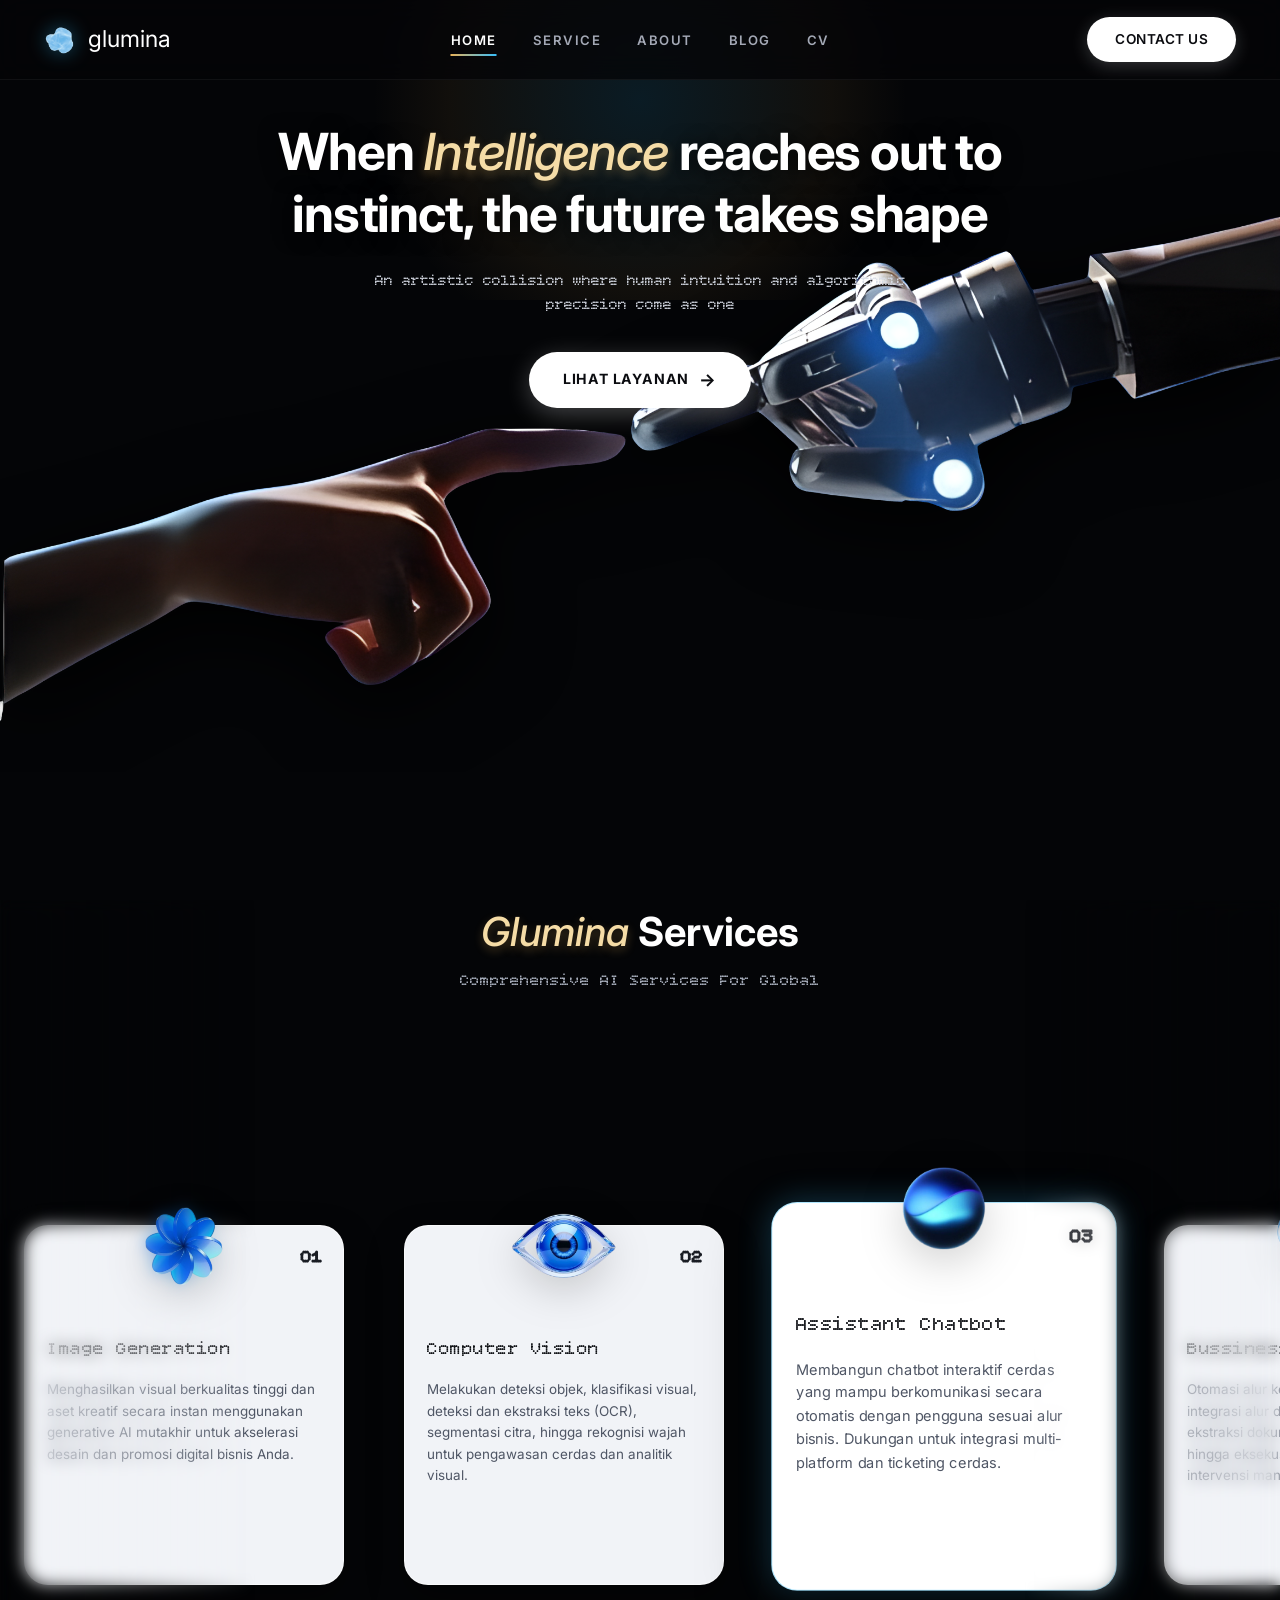
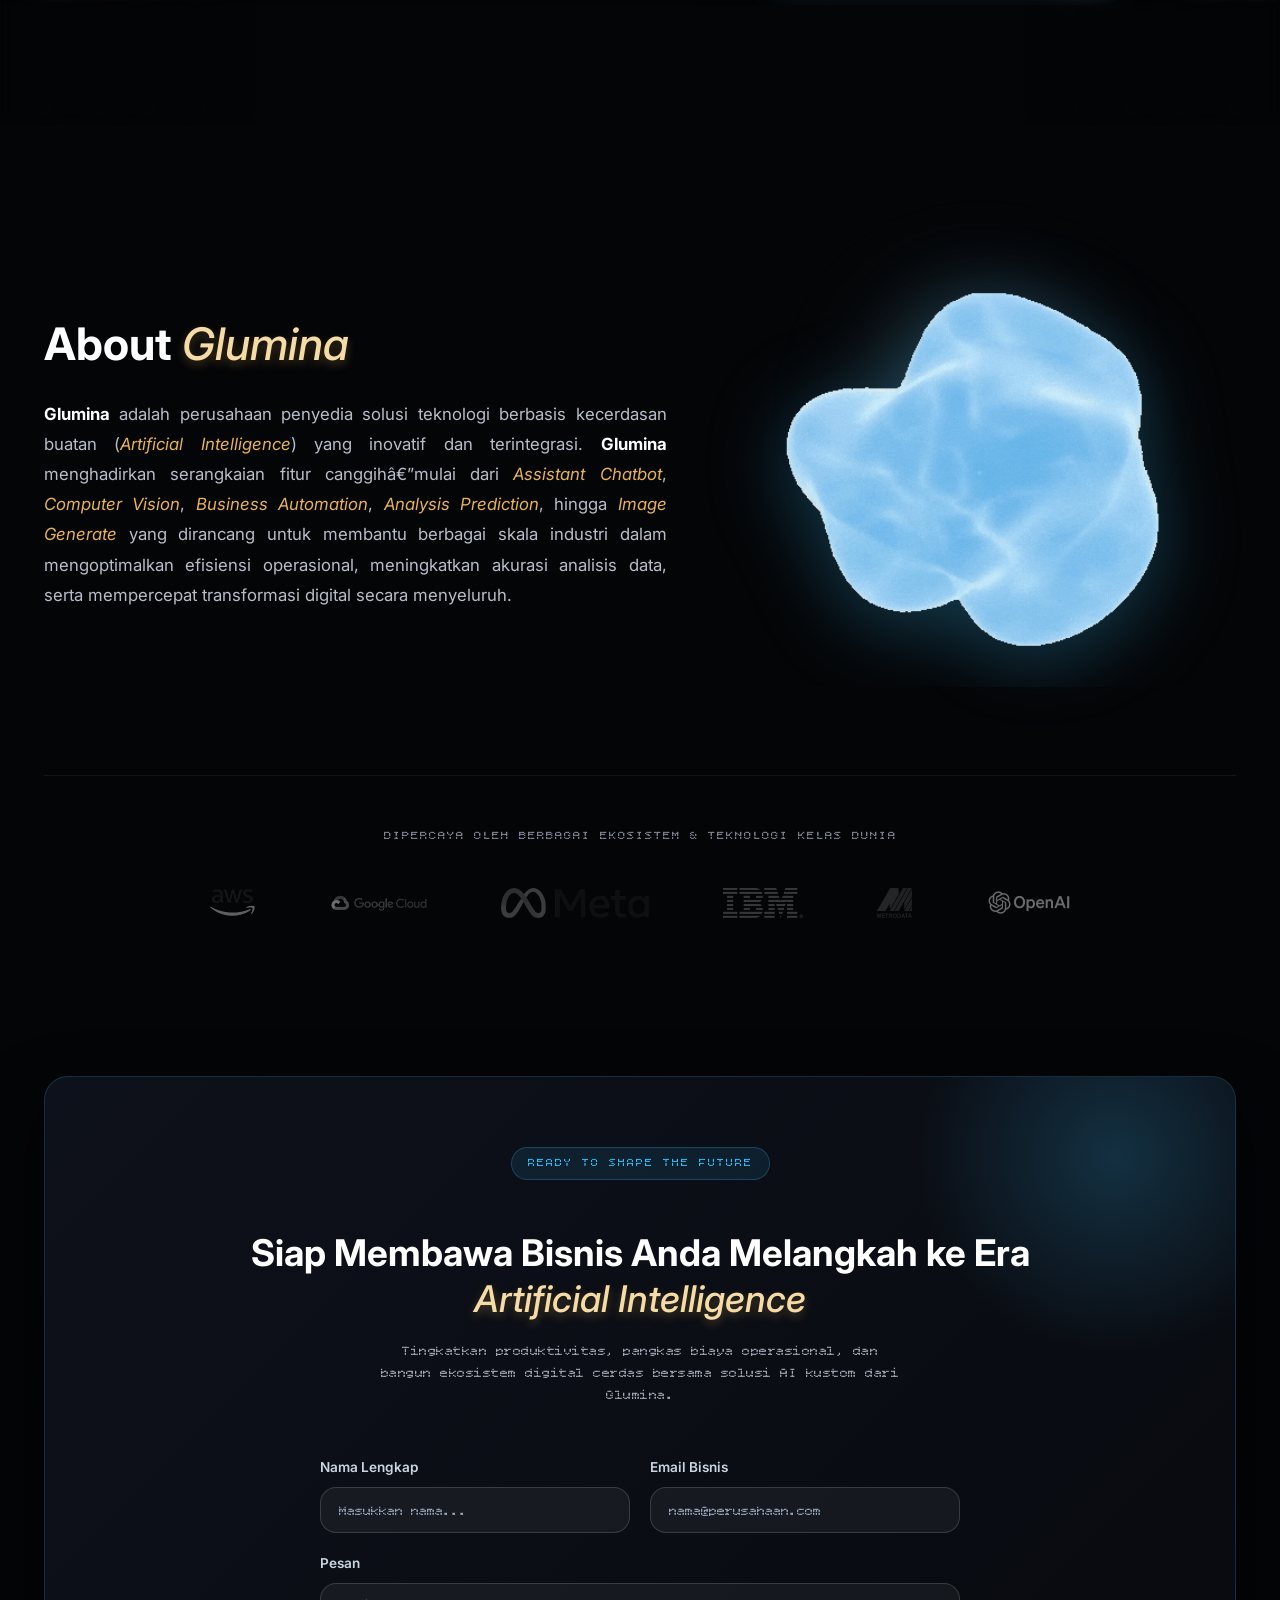
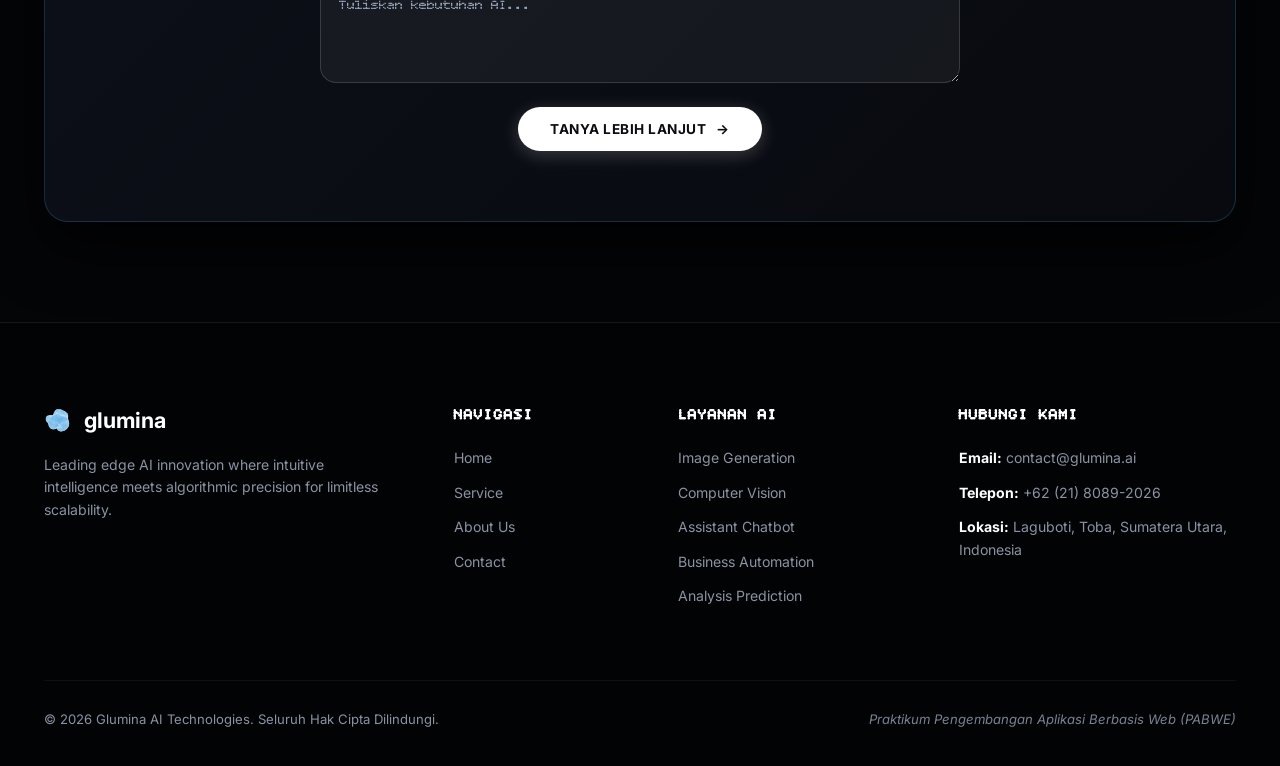
==== commit 99be50a1: "update: title" ====
--- a/index.html
+++ b/index.html
@@ -5,7 +5,7 @@
     <meta charset="UTF-8">
     <meta name="viewport" content="width=device-width, initial-scale=1.0">
     <meta name="description" content="Glumina - Solusi teknologi kecerdasan buatan (AI) terdepan untuk transformasi digital, otomasi bisnis, computer vision, dan chatbot interaktif.">
-    <title>Glumina â€” When Intelligence Reaches Out to Instinct</title>
+    <title>Glumina-When Intelligence Reaches Out to Instinct</title>
     <link rel="preconnect" href="https://fonts.googleapis.com">
     <link rel="preconnect" href="https://fonts.gstatic.com" crossorigin>
     <link href="https://fonts.googleapis.com/css2?family=Bitcount+Single:wght@100..900&family=Inter:ital,opsz,wght@0,14..32,100..900;1,14..32,100..900&display=swap" rel="stylesheet">
@@ -200,5 +200,4 @@
     </footer>
 </body>
 
-</html>
-
+</html>
--- a/assets/css/style.css
+++ b/assets/css/style.css
@@ -1,4 +1,4 @@
-﻿/* =============================================================================
+/* =============================================================================
    style.css — Design system global untuk seluruh halaman Glumina
    Semua token warna & tipografi didefinisikan di :root agar mudah diubah.
    ============================================================================= */
@@ -335,7 +335,6 @@
     position: relative;
     min-height: 100vh;
     padding: calc(var(--header-height) + 40px) 0 60px 0;
-    margin-top: 100px;
     display: flex;
     flex-direction: column;
     align-items: center;
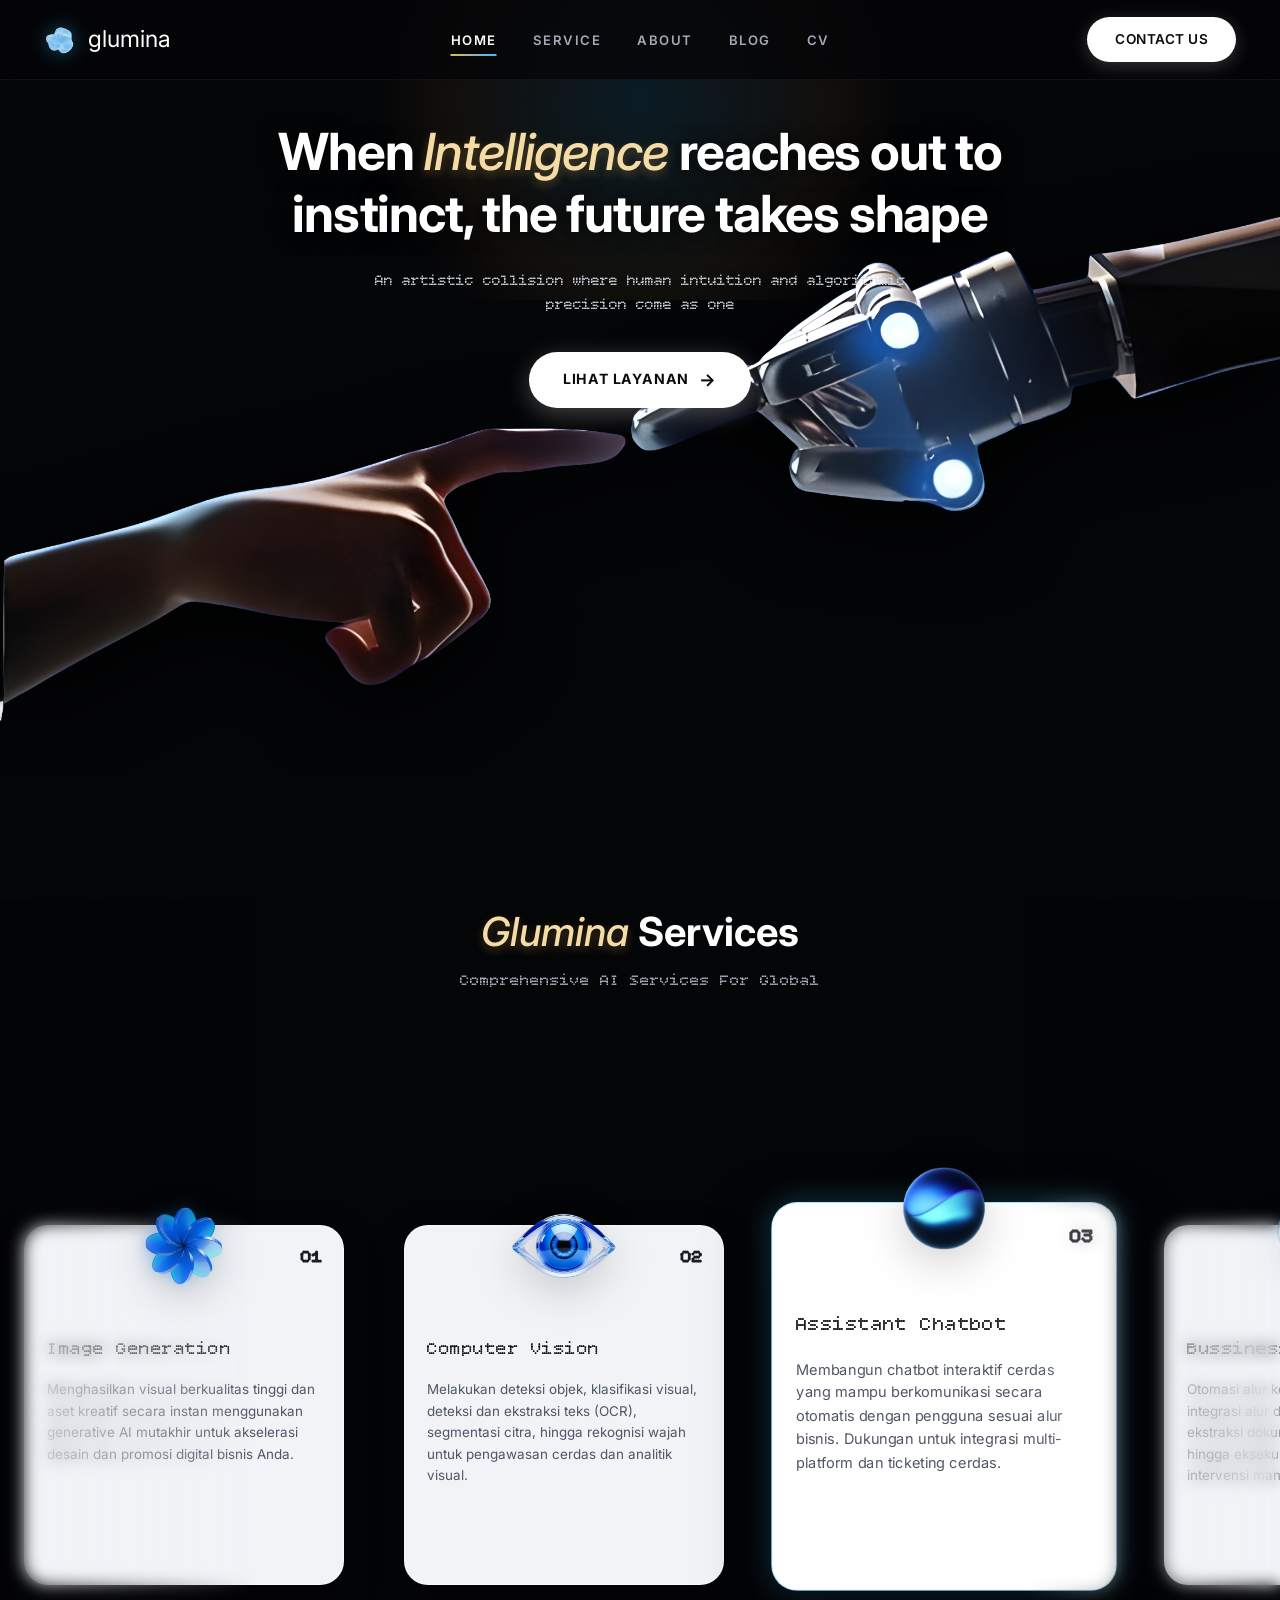
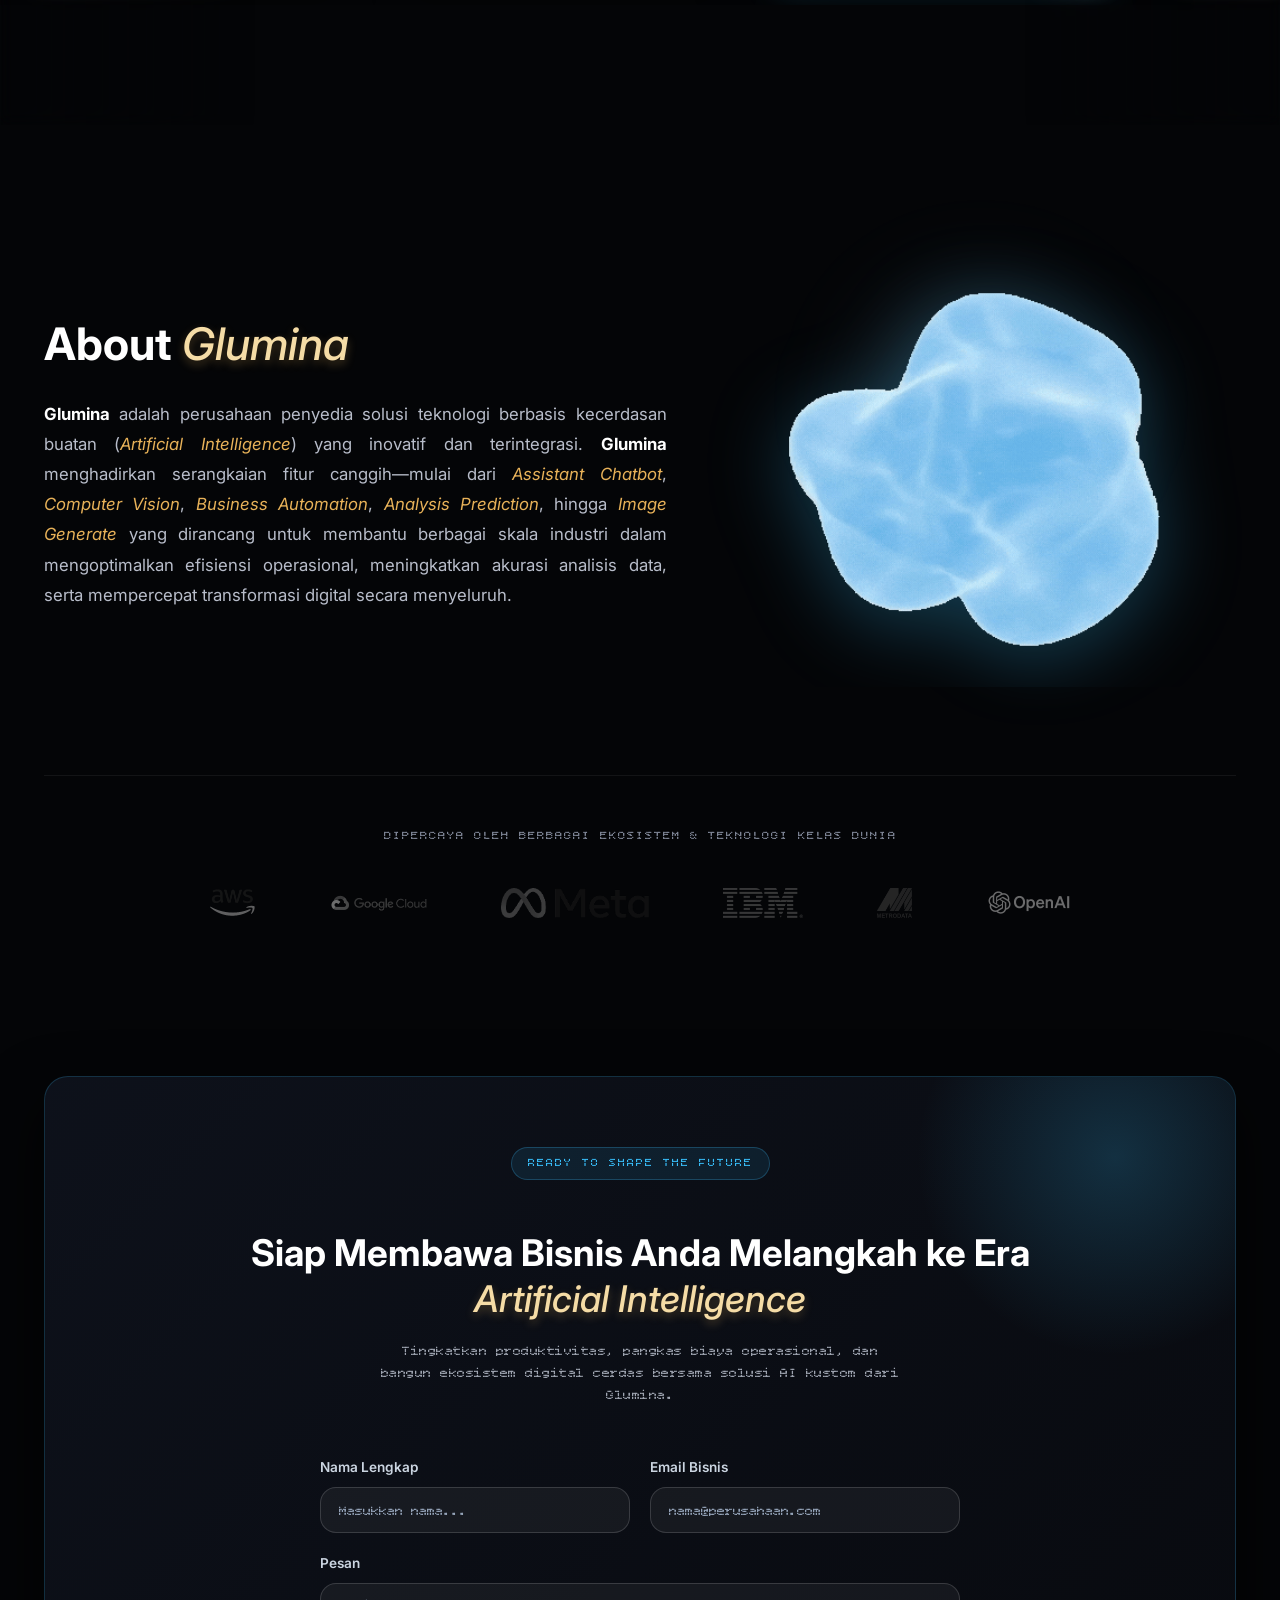
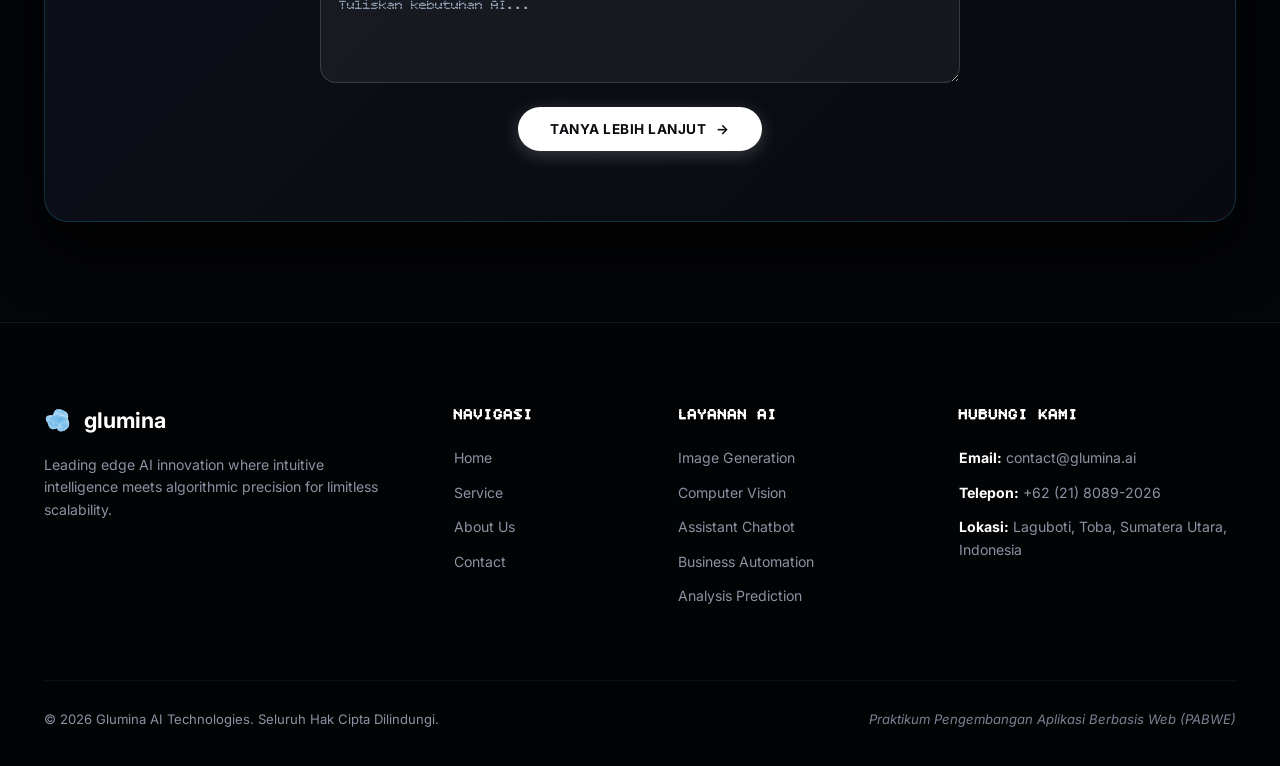
==== commit 6843d1b0: "fixing tolerancy" ====
--- a/index.html
+++ b/index.html
@@ -1,4 +1,4 @@
-﻿<!DOCTYPE html>
+<!DOCTYPE html>
 <html lang="id">
 
 <head>
@@ -111,7 +111,7 @@
                     <div class="about-text-content">
                         <h2 class="about-title">About <span class="text-gold-italic">Glumina</span></h2>
                         <div class="about-description">
-                            <p><strong class="text-white">Glumina</strong> adalah perusahaan penyedia solusi teknologi berbasis kecerdasan buatan (<em>Artificial Intelligence</em>) yang inovatif dan terintegrasi. <strong class="text-white">Glumina</strong> menghadirkan serangkaian fitur canggihâ€”mulai dari <em>Assistant Chatbot</em>, <em>Computer Vision</em>, <em>Business Automation</em>, <em>Analysis Prediction</em>, hingga <em>Image Generate</em> yang dirancang untuk membantu berbagai skala industri dalam mengoptimalkan efisiensi operasional, meningkatkan akurasi analisis data, serta mempercepat transformasi digital secara menyeluruh.</p>
+                            <p><strong class="text-white">Glumina</strong> adalah perusahaan penyedia solusi teknologi berbasis kecerdasan buatan (<em>Artificial Intelligence</em>) yang inovatif dan terintegrasi. <strong class="text-white">Glumina</strong> menghadirkan serangkaian fitur canggih—mulai dari <em>Assistant Chatbot</em>, <em>Computer Vision</em>, <em>Business Automation</em>, <em>Analysis Prediction</em>, hingga <em>Image Generate</em> yang dirancang untuk membantu berbagai skala industri dalam mengoptimalkan efisiensi operasional, meningkatkan akurasi analisis data, serta mempercepat transformasi digital secara menyeluruh.</p>
                         </div>
                     </div>
                     <div class="about-media-wrapper">
@@ -168,19 +168,19 @@
                     <p class="footer-heading font-bitcount">Navigasi</p>
                     <ul class="footer-nav">
                         <li><a href="index.html" class="footer-link">Home</a></li>
-                        <li><a href="#layanan" class="footer-link">Service</a></li>
-                        <li><a href="#tentang" class="footer-link">About Us</a></li>
-                        <li><a href="#cta" class="footer-link">Contact</a></li>
+                        <li><a href="index.html#layanan" class="footer-link">Service</a></li>
+                        <li><a href="index.html#tentang" class="footer-link">About Us</a></li>
+                        <li><a href="index.html#cta" class="footer-link">Contact</a></li>
                     </ul>
                 </div>
                 <div class="footer-col">
                     <p class="footer-heading font-bitcount">Layanan AI</p>
                     <ul class="footer-nav">
-                        <li><a href="#service-image-gen" class="footer-link">Image Generation</a></li>
-                        <li><a href="#service-comp-vision" class="footer-link">Computer Vision</a></li>
-                        <li><a href="#service-chatbot" class="footer-link">Assistant Chatbot</a></li>
-                        <li><a href="#service-automation" class="footer-link">Business Automation</a></li>
-                        <li><a href="#service-analysis" class="footer-link">Analysis Prediction</a></li>
+                        <li><a href="index.html#service-image-gen" class="footer-link">Image Generation</a></li>
+                        <li><a href="index.html#service-comp-vision" class="footer-link">Computer Vision</a></li>
+                        <li><a href="index.html#service-chatbot" class="footer-link">Assistant Chatbot</a></li>
+                        <li><a href="index.html#service-automation" class="footer-link">Business Automation</a></li>
+                        <li><a href="index.html#service-analysis" class="footer-link">Analysis Prediction</a></li>
                     </ul>
                 </div>
                 <div class="footer-col">
@@ -200,4 +200,4 @@
     </footer>
 </body>
 
-</html>+</html>
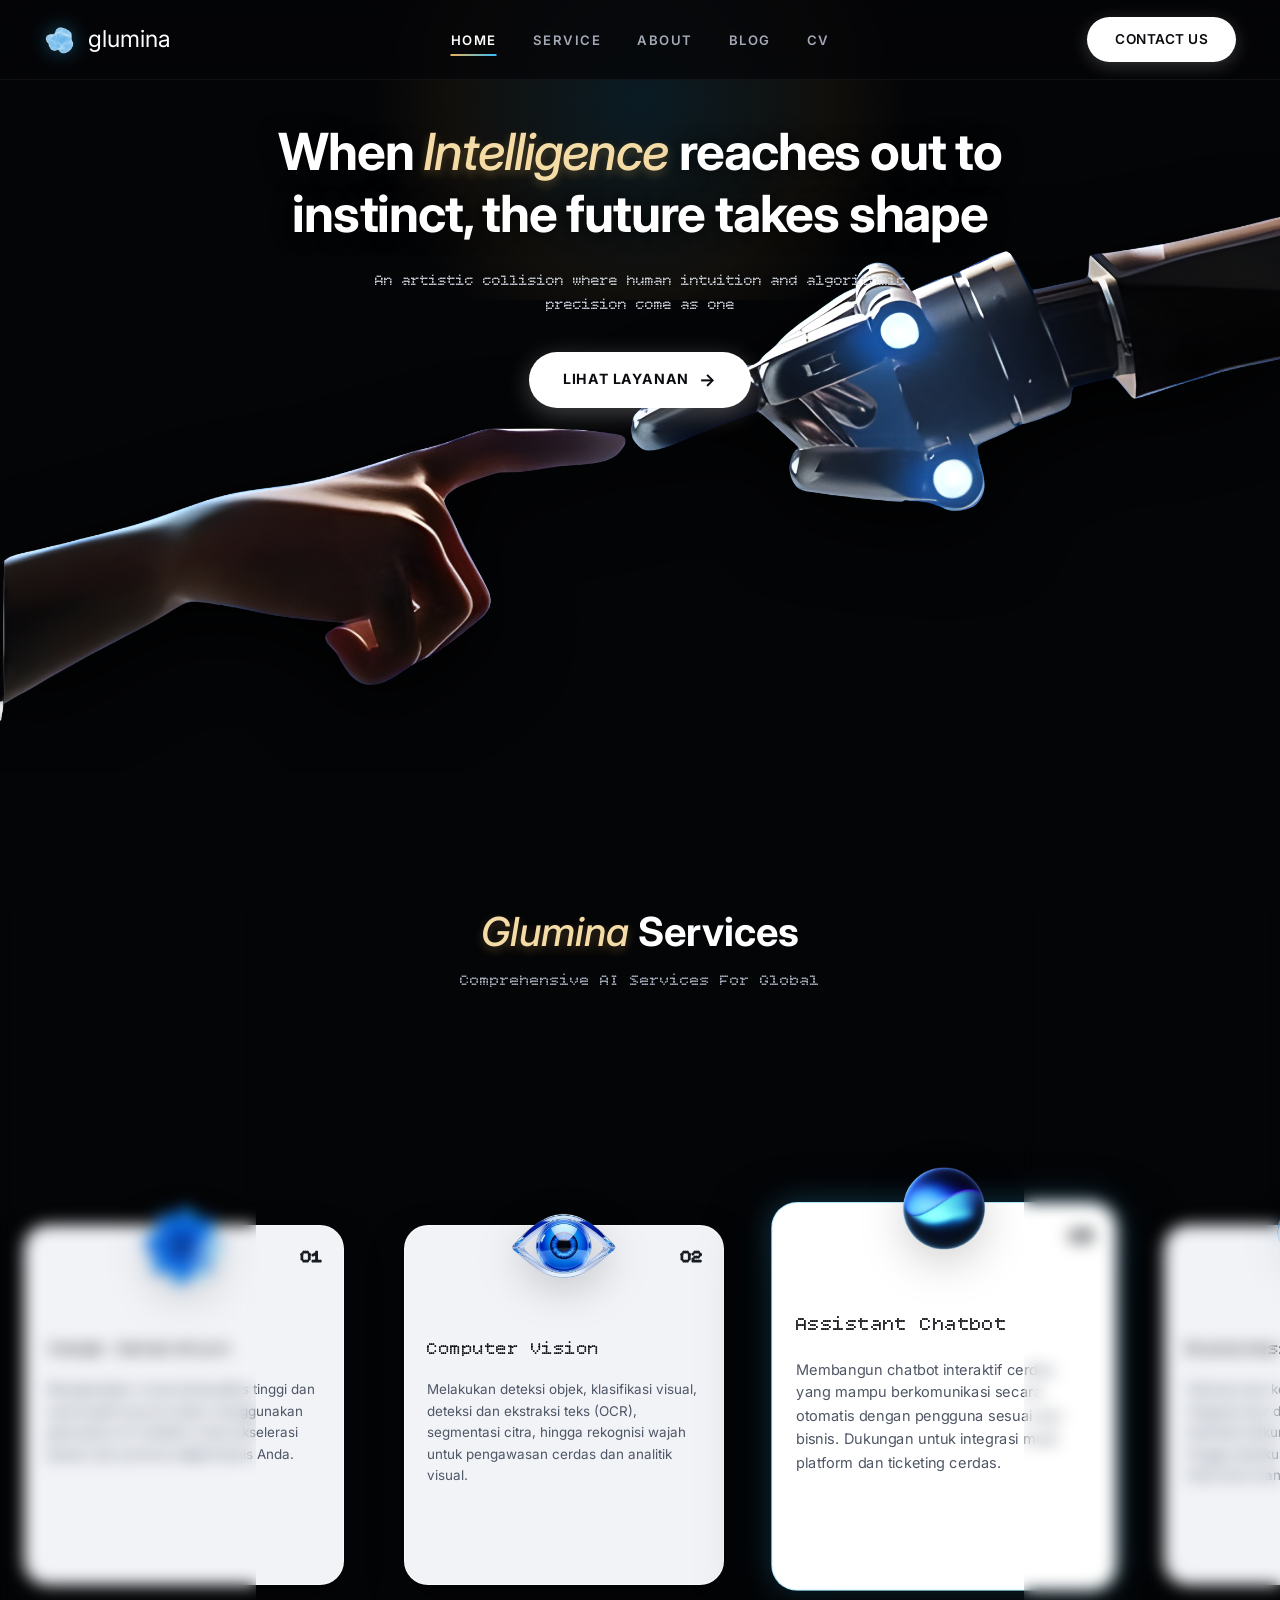
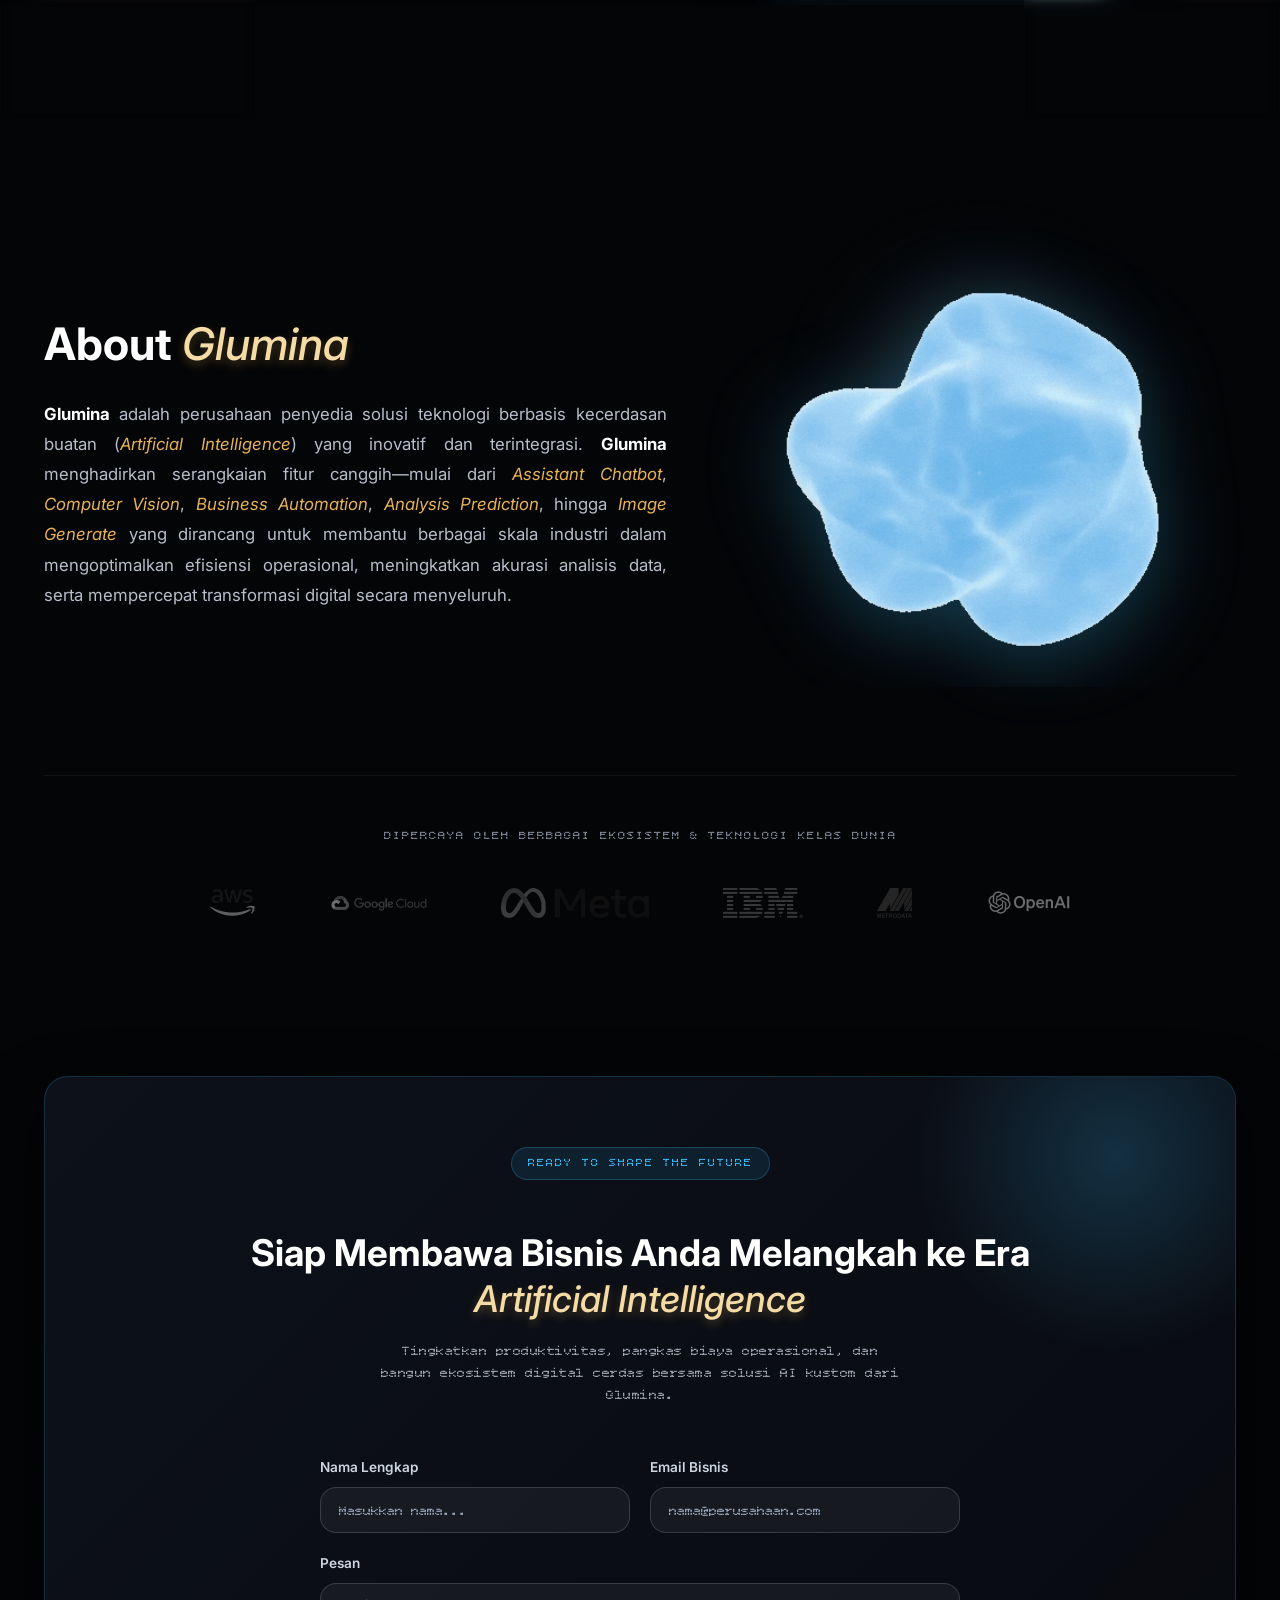
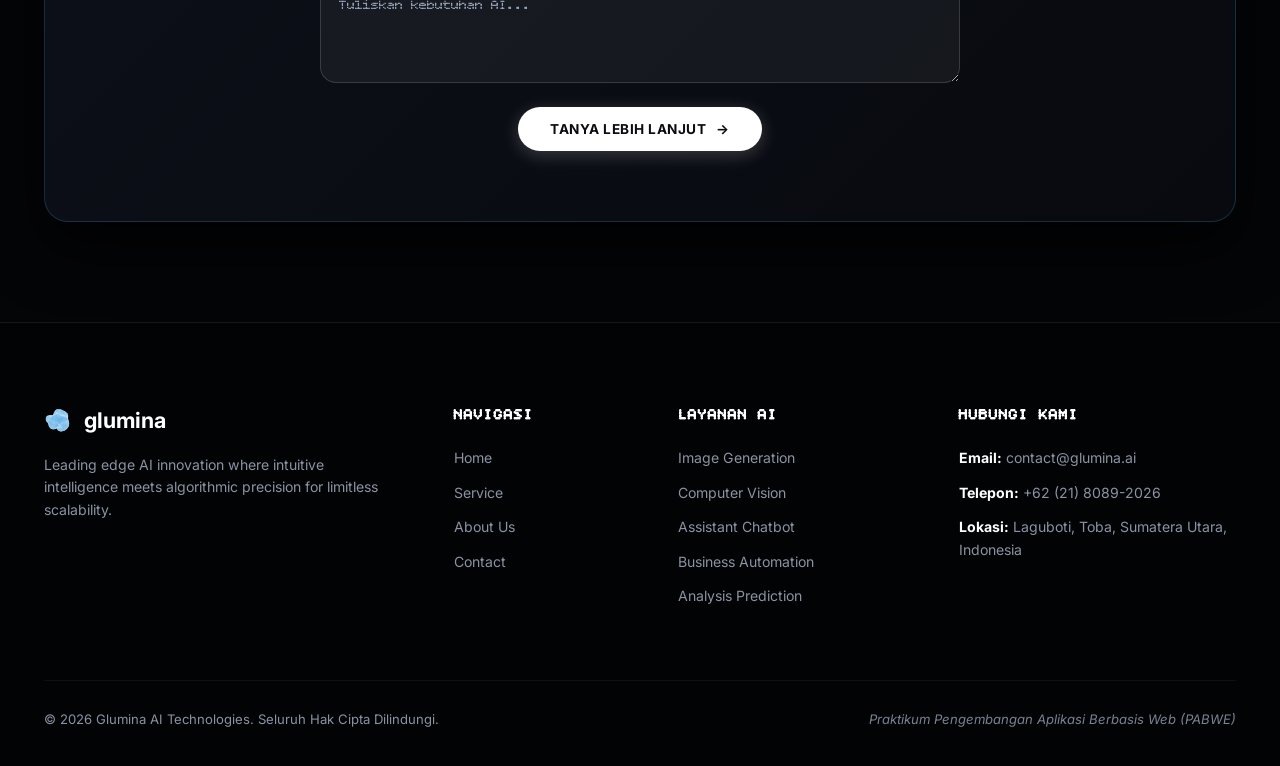
==== commit da301c92: "fix consistency" ====
--- a/index.html
+++ b/index.html
@@ -143,12 +143,24 @@
                         <p class="cta-description font-bitcount">Tingkatkan produktivitas, pangkas biaya operasional, dan bangun ekosistem digital cerdas bersama solusi AI kustom dari Glumina.</p>
                         <form class="cta-form" action="#" method="POST">
                             <div class="cta-form-grid">
-                                <div class="form-group"><label class="form-label">Nama Lengkap</label><input type="text" class="cta-field" placeholder="Masukkan nama..." required></div>
-                                <div class="form-group"><label class="form-label">Email Bisnis</label><input type="email" class="cta-field" placeholder="nama@perusahaan.com" required></div>
-                                <div class="form-group full-width"><label class="form-label">Pesan</label><textarea class="cta-field cta-textarea" rows="3" placeholder="Tuliskan kebutuhan AI..." required></textarea></div>
+                                <div class="form-group">
+                                    <label class="form-label">Nama Lengkap</label>
+                                    <input type="text" class="cta-field" placeholder="Masukkan nama..." required>
+                                </div>
+                                <div class="form-group">
+                                    <label class="form-label">Email Bisnis</label>
+                                    <input type="email" class="cta-field" placeholder="nama@perusahaan.com" required>
+                                </div>
+                                <div class="form-group full-width">
+                                    <label class="form-label">Pesan</label>
+                                    <textarea class="cta-field cta-textarea" rows="3" placeholder="Tuliskan kebutuhan AI..." required></textarea>
+                                </div>
                             </div>
                             <div class="form-submit-wrapper">
-                                <button type="submit" class="btn btn-pill btn-cta-submit"><span>TANYA LEBIH LANJUT</span><span class="arrow-icon" aria-hidden="true">&rarr;</span></button>
+                                <button type="submit" class="btn btn-pill btn-cta-submit">
+                                    <span>TANYA LEBIH LANJUT</span>
+                                    <span class="arrow-icon" aria-hidden="true">&rarr;</span>
+                                </button>
                             </div>
                         </form>
                     </div>
@@ -161,34 +173,61 @@
         <div class="section-container">
             <div class="footer-top">
                 <div class="footer-col footer-brand-col">
-                    <div class="footer-brand"><img src="assets/img/luminalogo.gif" alt="Logo" class="footer-logo"><span class="footer-brand-name">glumina</span></div>
+                    <div class="footer-brand">
+                        <img src="assets/img/luminalogo.gif" alt="Logo" class="footer-logo">
+                        <span class="footer-brand-name">glumina</span>
+                    </div>
                     <p class="footer-tagline">Leading edge AI innovation where intuitive intelligence meets algorithmic precision for limitless scalability.</p>
                 </div>
                 <div class="footer-col">
                     <p class="footer-heading font-bitcount">Navigasi</p>
                     <ul class="footer-nav">
-                        <li><a href="index.html" class="footer-link">Home</a></li>
-                        <li><a href="index.html#layanan" class="footer-link">Service</a></li>
-                        <li><a href="index.html#tentang" class="footer-link">About Us</a></li>
-                        <li><a href="index.html#cta" class="footer-link">Contact</a></li>
+                        <li>
+                            <a href="index.html" class="footer-link">Home</a>
+                        </li>
+                        <li>
+                            <a href="index.html#layanan" class="footer-link">Service</a>
+                        </li>
+                        <li>
+                            <a href="index.html#tentang" class="footer-link">About Us</a>
+                        </li>
+                        <li>
+                            <a href="index.html#cta" class="footer-link">Contact</a>
+                        </li>
                     </ul>
                 </div>
                 <div class="footer-col">
                     <p class="footer-heading font-bitcount">Layanan AI</p>
                     <ul class="footer-nav">
-                        <li><a href="index.html#service-image-gen" class="footer-link">Image Generation</a></li>
-                        <li><a href="index.html#service-comp-vision" class="footer-link">Computer Vision</a></li>
-                        <li><a href="index.html#service-chatbot" class="footer-link">Assistant Chatbot</a></li>
-                        <li><a href="index.html#service-automation" class="footer-link">Business Automation</a></li>
-                        <li><a href="index.html#service-analysis" class="footer-link">Analysis Prediction</a></li>
+                        <li>
+                            <a href="index.html#service-image-gen" class="footer-link">Image Generation</a>
+                        </li>
+                        <li>
+                            <a href="index.html#service-comp-vision" class="footer-link">Computer Vision</a>
+                        </li>
+                        <li>
+                            <a href="index.html#service-chatbot" class="footer-link">Assistant Chatbot</a>
+                        </li>
+                        <li>
+                            <a href="index.html#service-automation" class="footer-link">Business Automation</a>
+                        </li>
+                        <li>
+                            <a href="index.html#service-analysis" class="footer-link">Analysis Prediction</a>
+                        </li>
                     </ul>
                 </div>
                 <div class="footer-col">
                     <p class="footer-heading font-bitcount">Hubungi Kami</p>
                     <ul class="footer-contact">
-                        <li><strong>Email:</strong> contact@glumina.ai</li>
-                        <li><strong>Telepon:</strong> +62 (21) 8089-2026</li>
-                        <li><strong>Lokasi:</strong> Laguboti, Toba, Sumatera Utara, Indonesia</li>
+                        <li>
+                            <strong>Email:</strong> contact@glumina.ai
+                        </li>
+                        <li>
+                            <strong>Telepon:</strong> +62 (21) 8089-2026
+                        </li>
+                        <li>
+                            <strong>Lokasi:</strong> Laguboti, Toba, Sumatera Utara, Indonesia
+                        </li>
                     </ul>
                 </div>
             </div>
